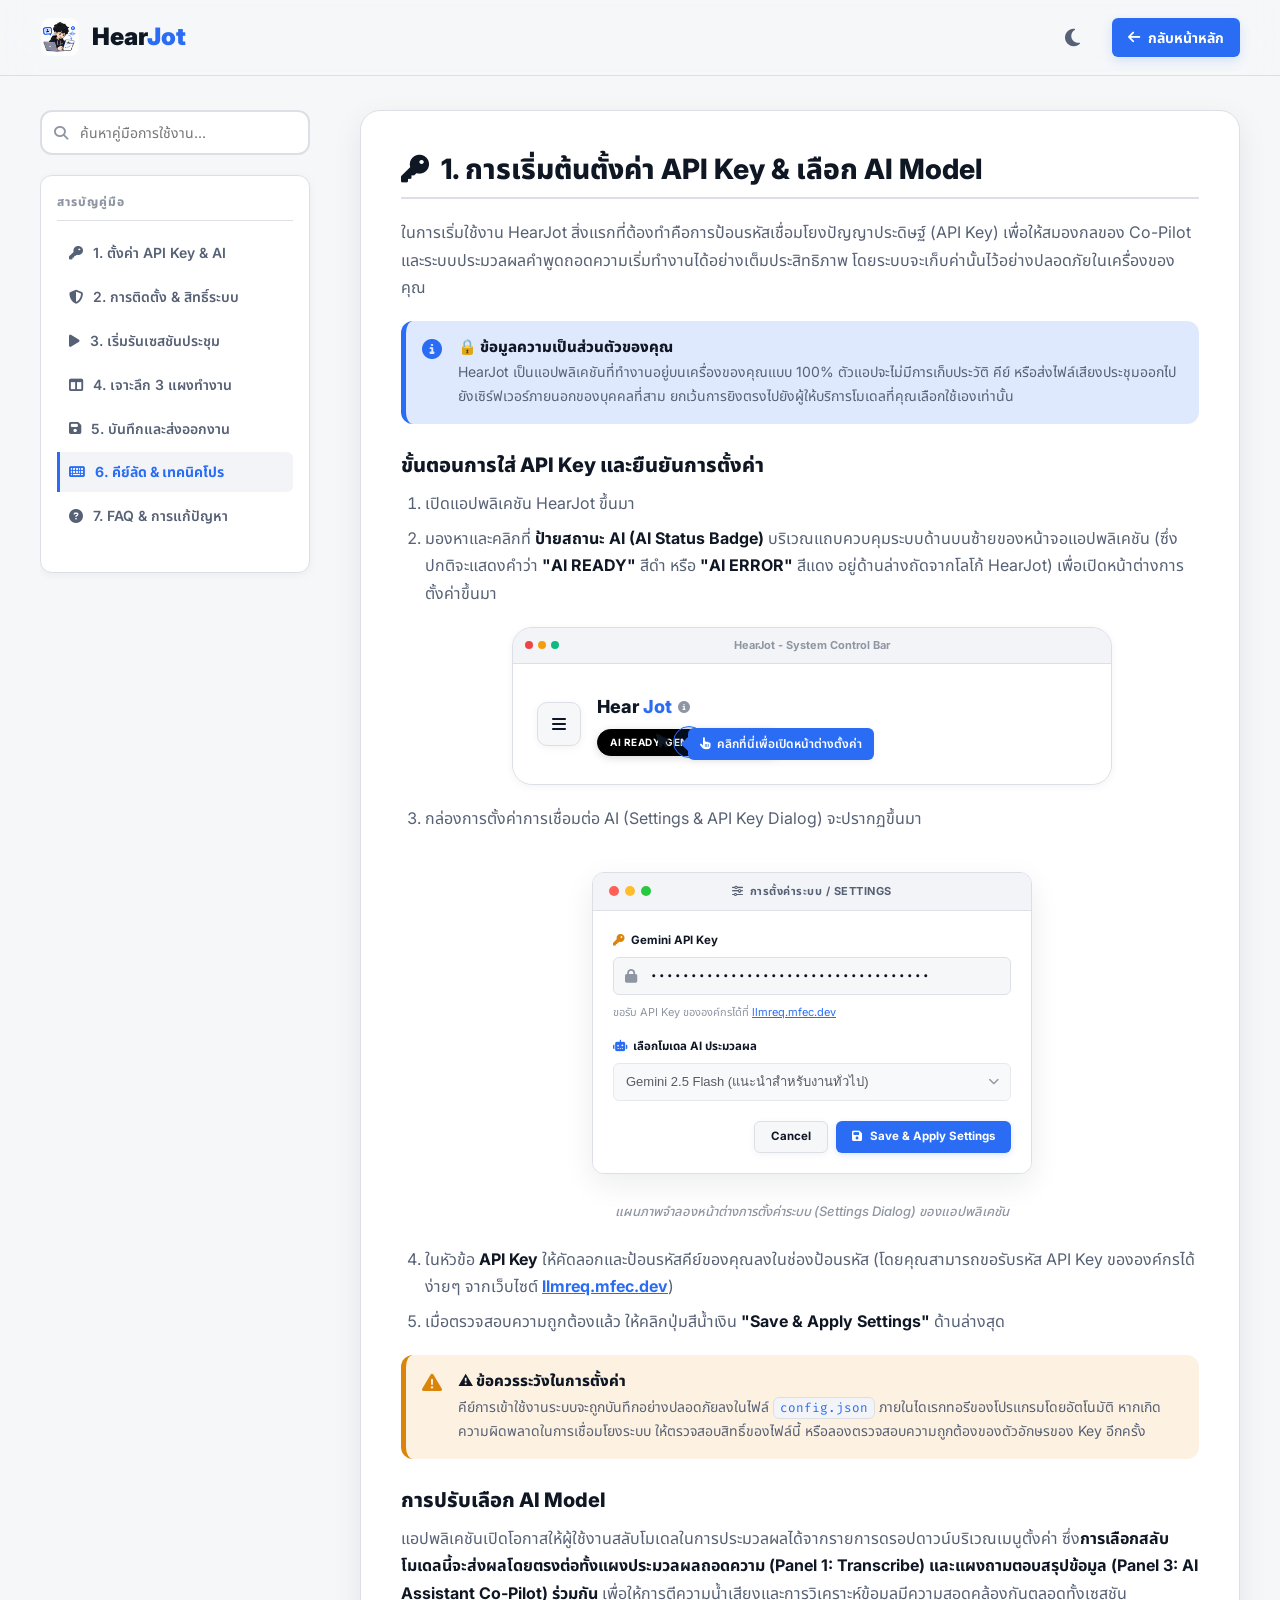
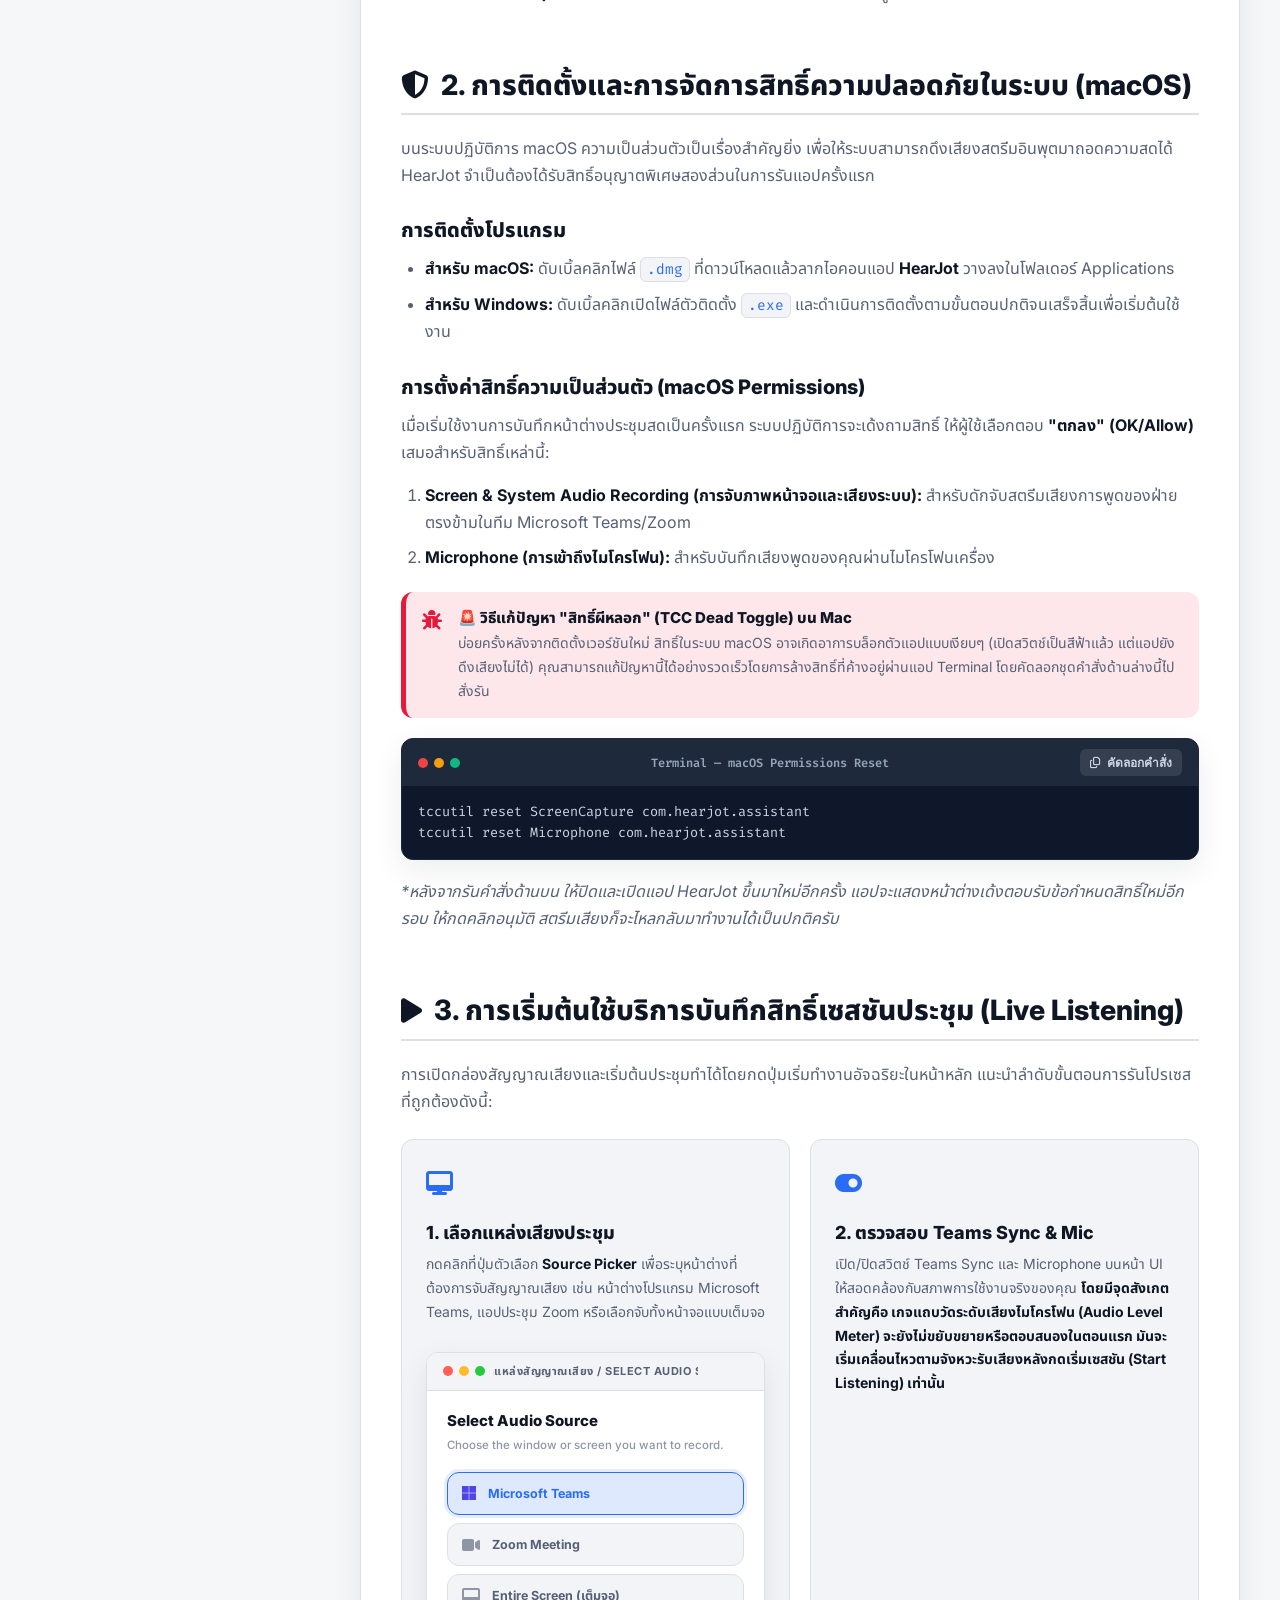
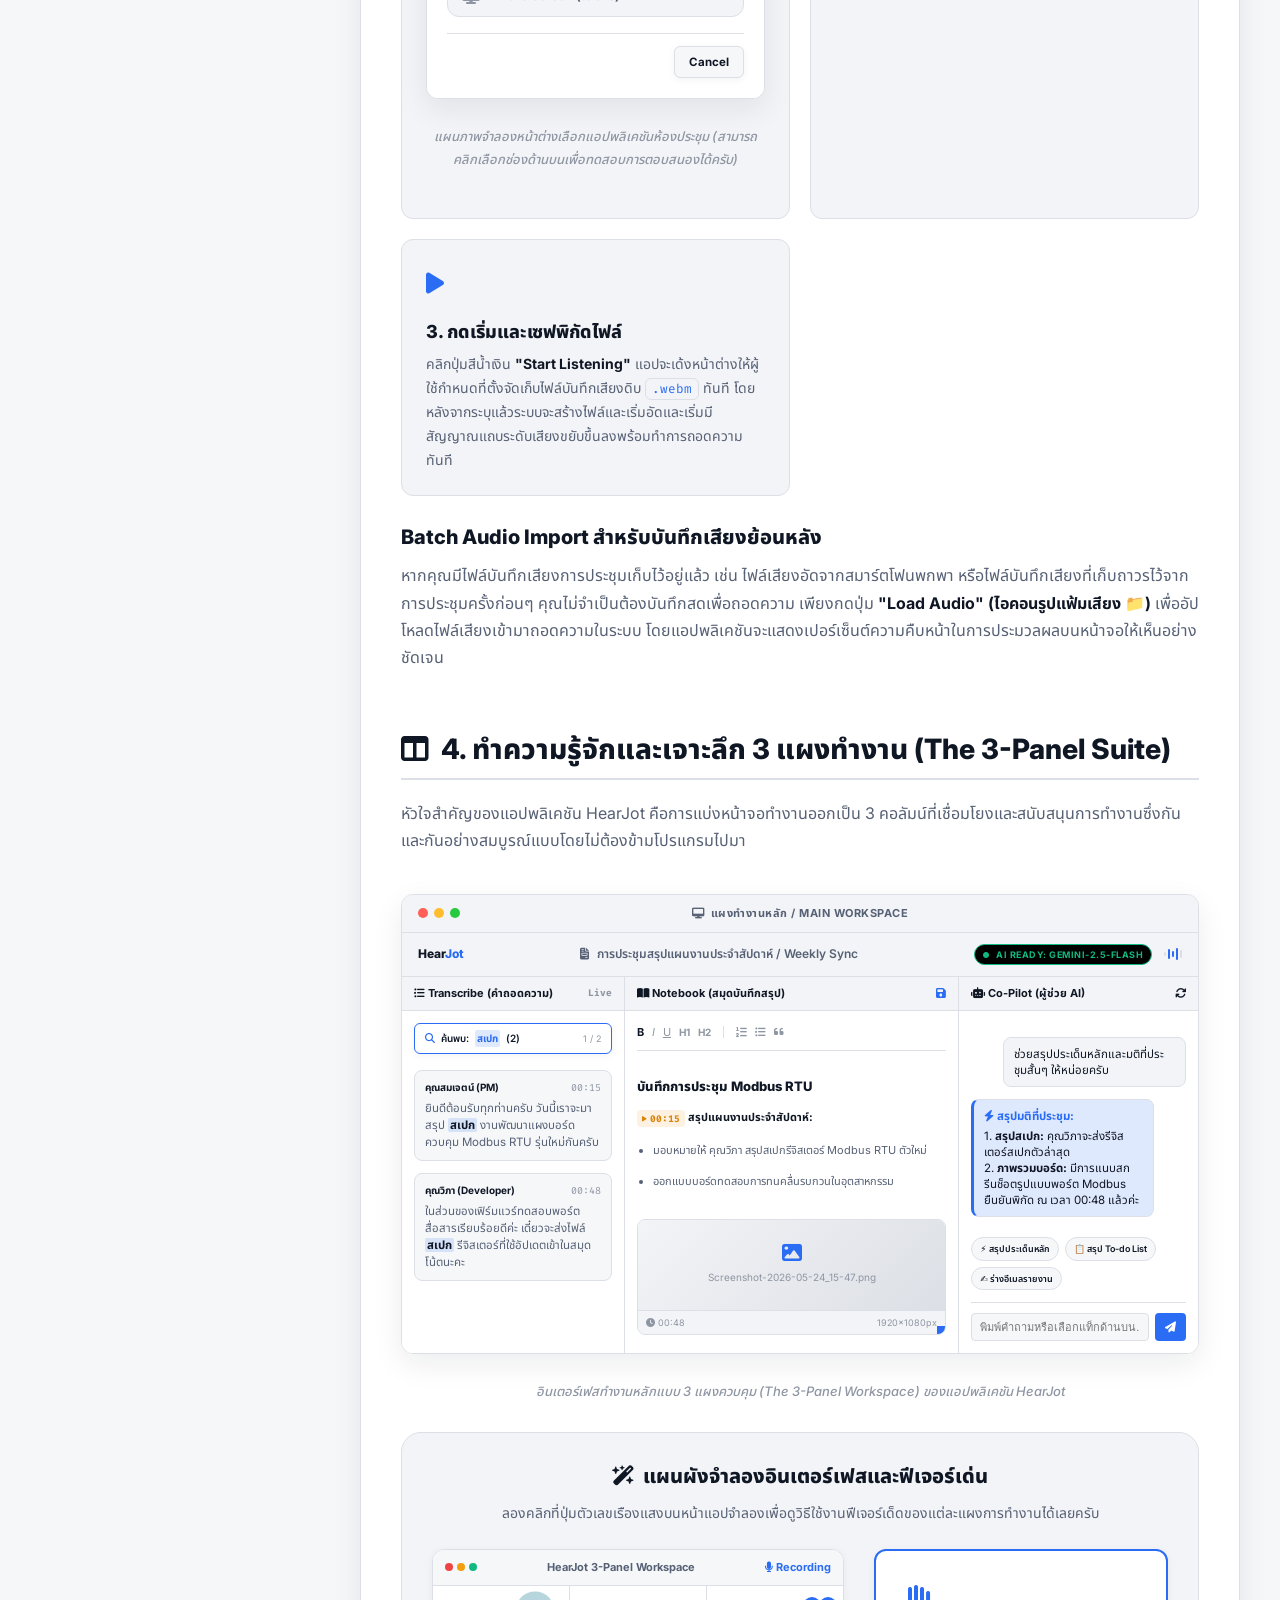
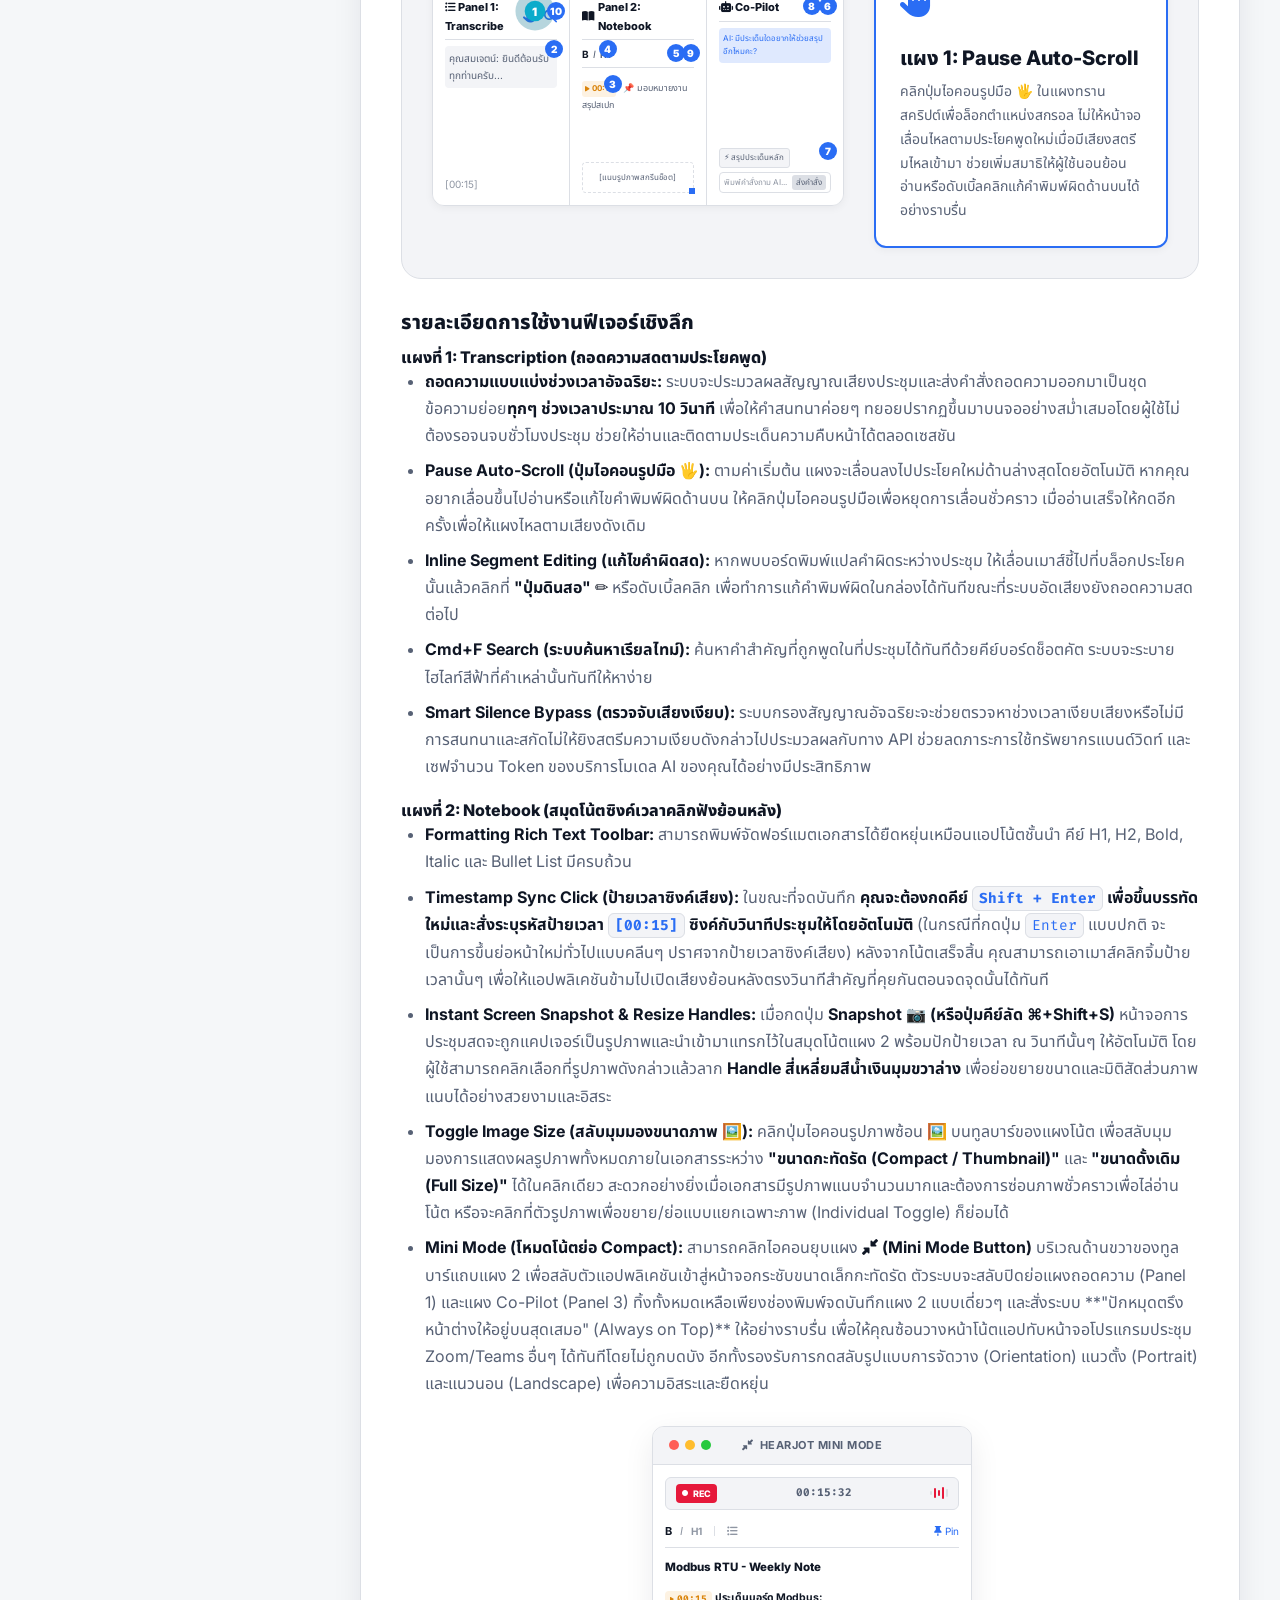
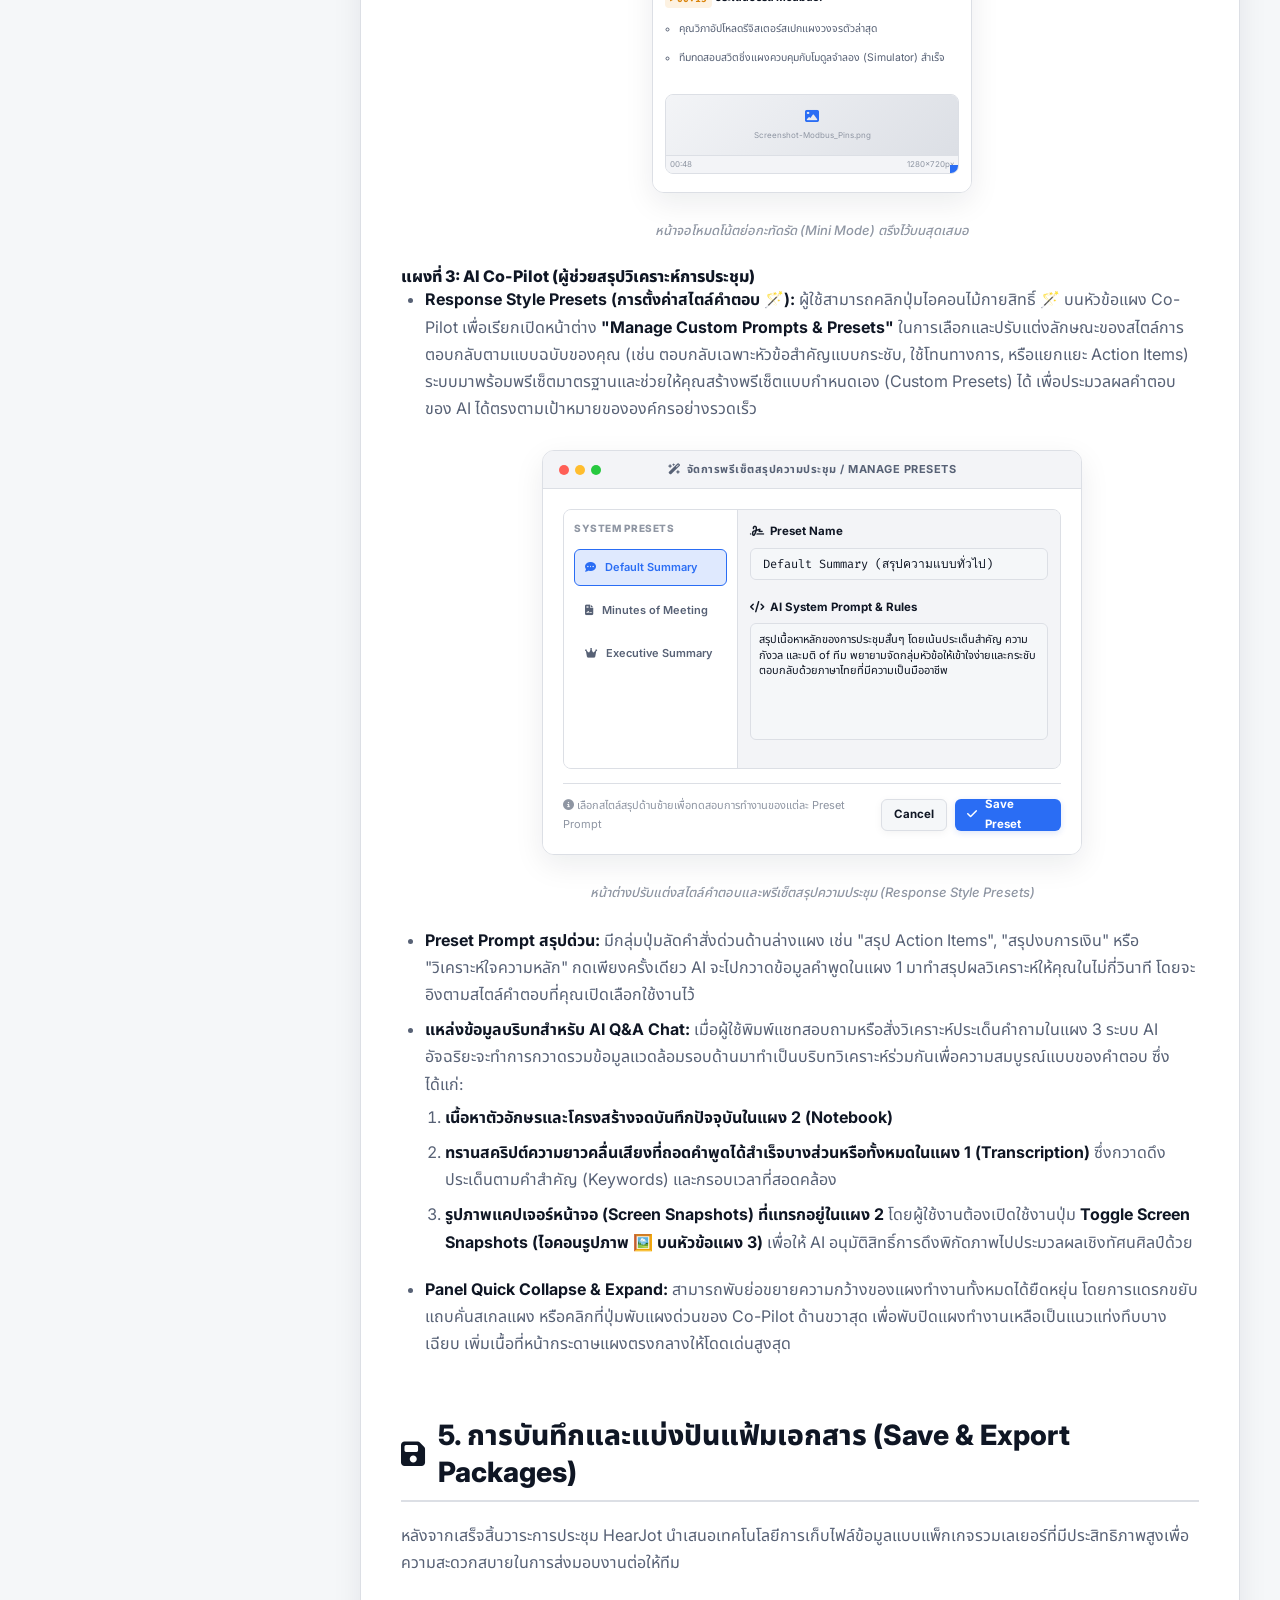
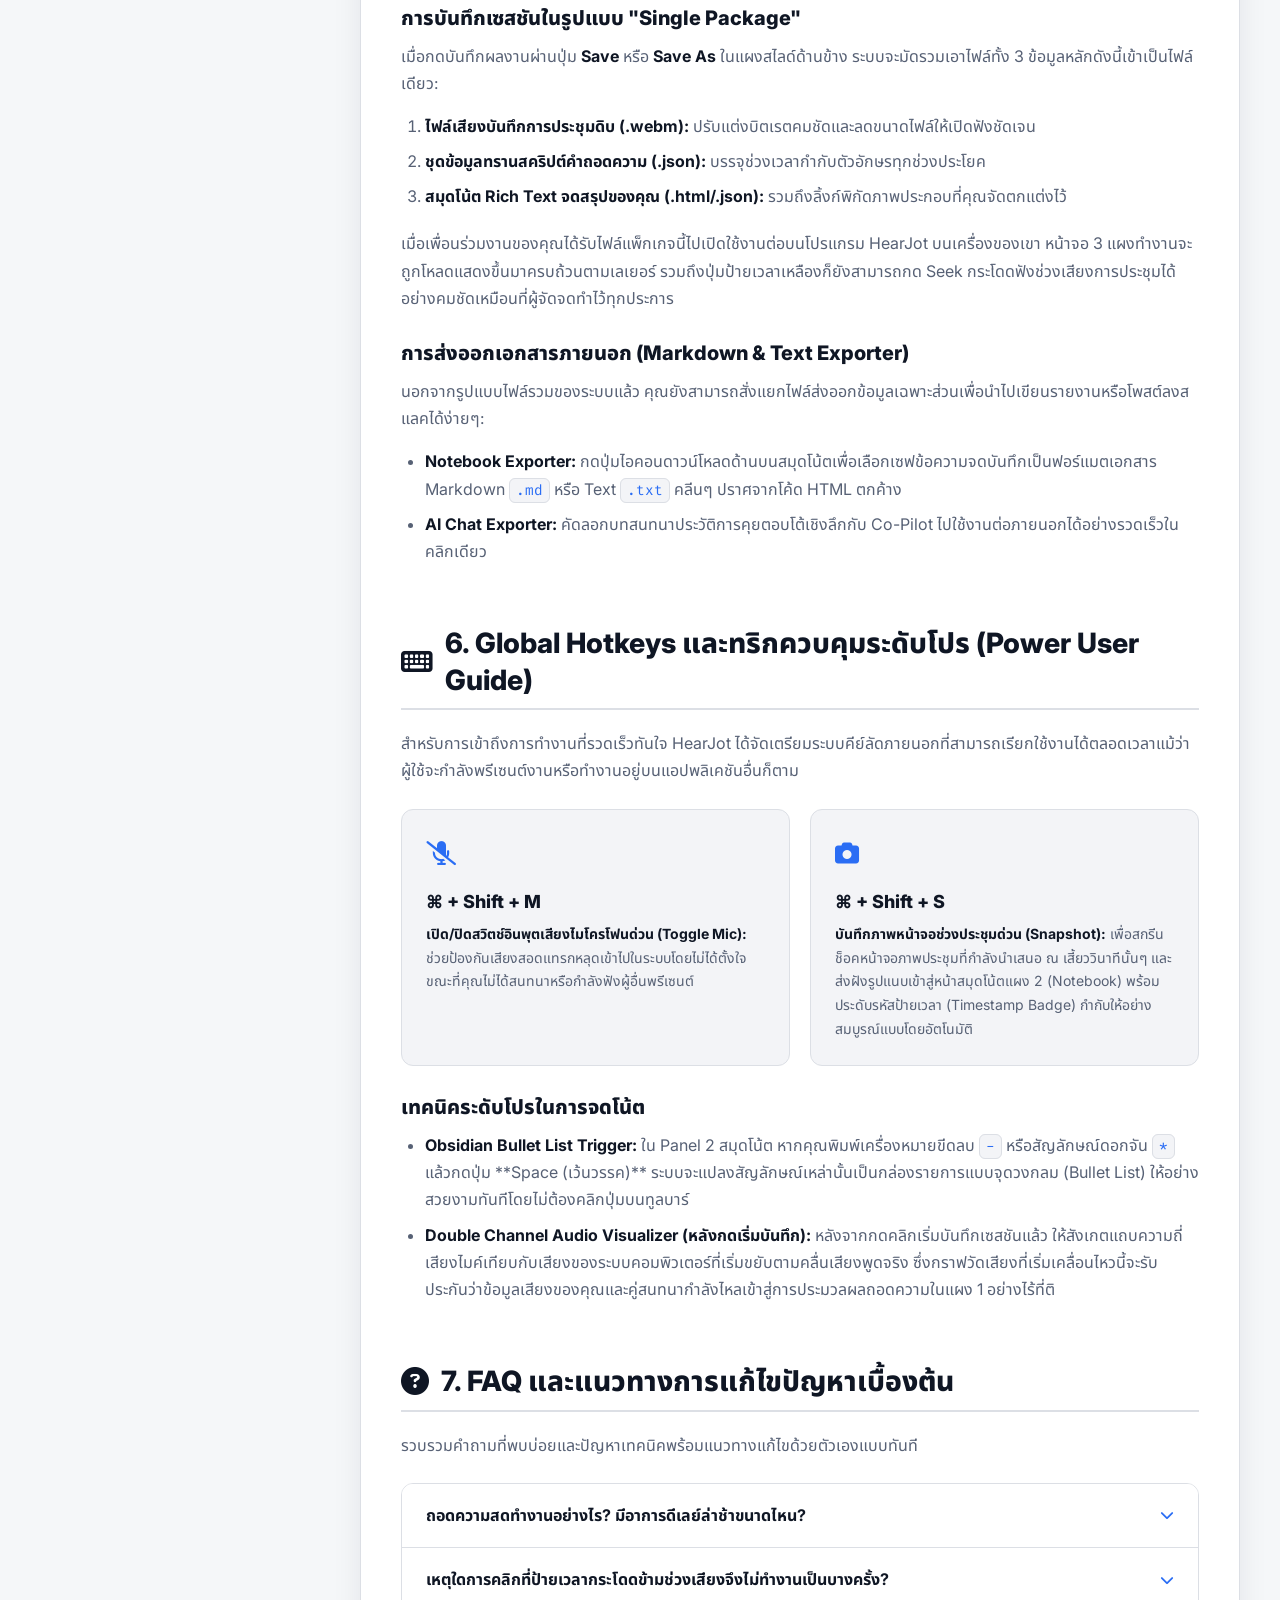
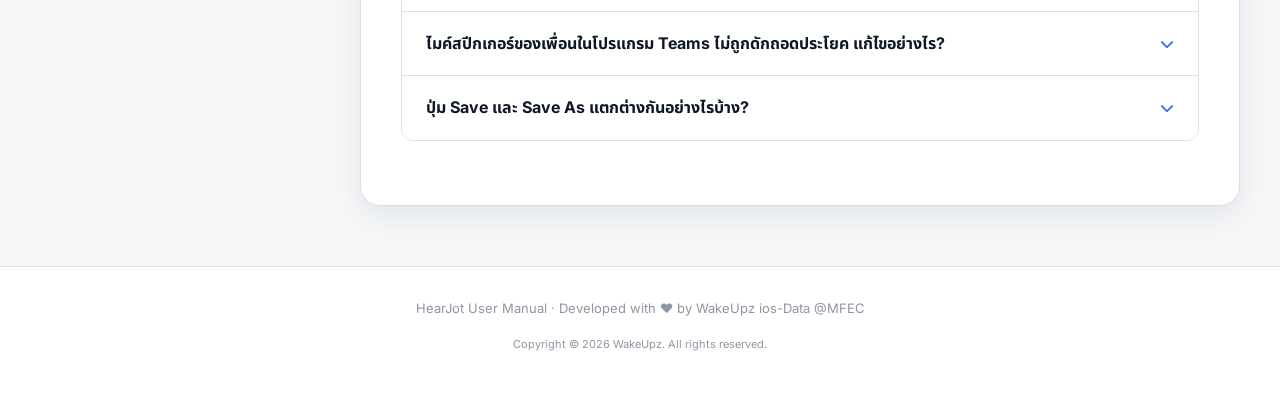
==== user_manual.html @ 1ae8654b "Update marketing site content" ====
<!DOCTYPE html>
<html lang="th">
<head>
    <meta charset="UTF-8">
    <meta name="viewport" content="width=device-width, initial-scale=1.0">
    <title>HearJot User Manual — คู่มือการใช้งานผู้ช่วยจดประชุม AI แบบพรีเมียม</title>
    <meta name="description" content="คู่มือการใช้งานอย่างเป็นทางการสำหรับ HearJot แนะนำขั้นตอนการตั้งค่า API Key และทุกฟีเจอร์เด่นของหน้าจอ 3 แผงทำงานอัจฉริยะ">
    
    <!-- Google Fonts -->
    <link rel="preconnect" href="https://fonts.googleapis.com">
    <link rel="preconnect" href="https://fonts.gstatic.com" crossorigin>
    <link href="https://fonts.googleapis.com/css2?family=Inter:wght@300;400;500;600;700;800;900&family=Noto+Sans+Thai:wght@300;400;500;600;700;800&family=Fira+Code:wght@400;500&display=swap" rel="stylesheet">
    
    <!-- FontAwesome Icons -->
    <link rel="stylesheet" href="https://cdnjs.cloudflare.com/ajax/libs/font-awesome/6.5.0/css/all.min.css">

    <style>
        /* ===== DESIGN SYSTEM & HSL TOKENS ===== */
        :root {
            /* Light Mode HSL Tokens */
            --hue: 220;
            --bg: hsl(var(--hue), 25%, 97%);
            --surface: hsl(var(--hue), 0%, 100%);
            --surface-hover: hsl(var(--hue), 20%, 96%);
            --border: hsl(var(--hue), 15%, 88%);
            --ink-primary: hsl(var(--hue), 40%, 10%);
            --ink-secondary: hsl(var(--hue), 15%, 40%);
            --ink-muted: hsl(var(--hue), 10%, 60%);
            
            --primary-blue: hsl(220, 90%, 56%);
            --primary-blue-glow: hsla(220, 90%, 56%, 0.15);
            --secondary-cyan: hsl(190, 90%, 42%);
            --accent-green: hsl(150, 80%, 35%);
            --accent-green-bg: hsl(150, 80%, 95%);
            --accent-amber: hsl(35, 90%, 45%);
            --accent-amber-bg: hsl(35, 90%, 94%);
            --accent-rose: hsl(350, 80%, 50%);
            
            --radius-sm: 6px;
            --radius-md: 12px;
            --radius-lg: 20px;
            --shadow-sm: 0 2px 8px rgba(0, 0, 0, 0.05);
            --shadow-md: 0 10px 30px rgba(16, 24, 40, 0.08);
            --shadow-lg: 0 20px 50px rgba(16, 24, 40, 0.15);
            
            --font-family: "Inter", "Noto Sans Thai", system-ui, -apple-system, sans-serif;
            --font-mono: "Fira Code", monospace;
            --transition: all 0.25s cubic-bezier(0.4, 0, 0.2, 1);
        }

        [data-theme="dark"] {
            /* Dark Mode HSL Tokens */
            --bg: hsl(var(--hue), 30%, 8%);
            --surface: hsl(var(--hue), 25%, 12%);
            --surface-hover: hsl(var(--hue), 20%, 16%);
            --border: hsl(var(--hue), 15%, 20%);
            --ink-primary: hsl(var(--hue), 10%, 94%);
            --ink-secondary: hsl(var(--hue), 10%, 75%);
            --ink-muted: hsl(var(--hue), 10%, 50%);
            
            --primary-blue: hsl(215, 100%, 65%);
            --primary-blue-glow: hsla(215, 100%, 65%, 0.25);
            --secondary-cyan: hsl(185, 100%, 55%);
            --accent-green-bg: hsla(150, 80%, 35%, 0.2);
            --accent-amber-bg: hsla(35, 90%, 45%, 0.2);
            --shadow-sm: 0 2px 10px rgba(0, 0, 0, 0.3);
            --shadow-md: 0 10px 40px rgba(0, 0, 0, 0.4);
            --shadow-lg: 0 20px 60px rgba(0, 0, 0, 0.55);
        }

        /* ===== RESET & LAYOUT ===== */
        * {
            box-sizing: border-box;
            margin: 0;
            padding: 0;
        }

        html {
            scroll-behavior: smooth;
            scroll-padding-top: 100px;
        }

        body {
            font-family: var(--font-family);
            background: var(--bg);
            color: var(--ink-secondary);
            line-height: 1.7;
            transition: var(--transition);
        }

        h1, h2, h3, h4 {
            color: var(--ink-primary);
            font-weight: 800;
            line-height: 1.3;
        }

        h1 {
            font-size: clamp(32px, 5vw, 44px);
            letter-spacing: -1px;
            margin-bottom: 12px;
        }

        h2 {
            font-size: clamp(24px, 3vw, 28px);
            margin-bottom: 20px;
            border-bottom: 2px solid var(--border);
            padding-bottom: 10px;
            display: flex;
            align-items: center;
            gap: 12px;
        }

        h3 {
            font-size: 20px;
            margin: 28px 0 12px 0;
            display: flex;
            align-items: center;
            gap: 8px;
        }

        p {
            margin-bottom: 16px;
        }

        ul, ol {
            margin-bottom: 20px;
            padding-left: 24px;
        }

        li {
            margin-bottom: 8px;
        }

        strong {
            color: var(--ink-primary);
            font-weight: 700;
        }

        code {
            font-family: var(--font-mono);
            font-size: 0.9em;
            background: var(--surface-hover);
            padding: 2px 6px;
            border-radius: var(--radius-sm);
            border: 1px solid var(--border);
            color: var(--primary-blue);
        }

        /* ===== HEADER & NAVIGATION ===== */
        .site-header {
            position: fixed;
            top: 0;
            left: 0;
            right: 0;
            height: 76px;
            background: rgba(var(--hue), 25%, 97%, 0.8);
            border-bottom: 1px solid var(--border);
            backdrop-filter: blur(16px);
            -webkit-backdrop-filter: blur(16px);
            z-index: 1000;
            display: flex;
            align-items: center;
            justify-content: space-between;
            padding: 0 40px;
            transition: var(--transition);
        }

        [data-theme="dark"] .site-header {
            background: rgba(14, 18, 28, 0.85);
        }

        .header-logo {
            display: flex;
            align-items: center;
            gap: 12px;
            font-size: 24px;
            font-weight: 900;
            color: var(--ink-primary);
            text-decoration: none;
        }

        .header-logo img {
            width: 40px;
            height: 40px;
        }

        .header-logo span span {
            color: var(--primary-blue);
        }

        .header-controls {
            display: flex;
            align-items: center;
            gap: 20px;
        }

        .theme-btn {
            background: none;
            border: none;
            color: var(--ink-secondary);
            font-size: 20px;
            cursor: pointer;
            width: 40px;
            height: 40px;
            border-radius: 50%;
            display: grid;
            place-items: center;
            transition: var(--transition);
        }

        .theme-btn:hover {
            background: var(--surface-hover);
            color: var(--primary-blue);
        }

        .back-btn {
            display: inline-flex;
            align-items: center;
            gap: 8px;
            padding: 8px 16px;
            background: var(--primary-blue);
            color: white;
            font-weight: 700;
            font-size: 14px;
            border-radius: var(--radius-sm);
            text-decoration: none;
            transition: var(--transition);
            box-shadow: 0 4px 12px var(--primary-blue-glow);
        }

        .back-btn:hover {
            background: hsl(220, 95%, 48%);
            transform: translateY(-1px);
        }

        /* ===== PROGRESS BAR ===== */
        .progress-bar-container {
            position: fixed;
            top: 76px;
            left: 0;
            right: 0;
            height: 4px;
            background: transparent;
            z-index: 1000;
        }

        .progress-fill {
            width: 0%;
            height: 100%;
            background: linear-gradient(90deg, var(--primary-blue), var(--secondary-cyan));
            transition: width 0.1s ease-out;
        }

        /* ===== MAIN CONTAINER ===== */
        .main-container {
            max-width: 1440px;
            margin: 110px auto 40px auto;
            padding: 0 40px;
            display: grid;
            grid-template-columns: 280px 1fr;
            gap: 40px;
        }

        /* ===== FLOATING SIDEBAR ===== */
        .sidebar {
            position: sticky;
            top: 110px;
            height: calc(100vh - 150px);
            display: flex;
            flex-direction: column;
            gap: 20px;
            overflow-y: auto;
            padding-right: 10px;
        }

        .sidebar::-webkit-scrollbar {
            width: 4px;
        }

        .sidebar::-webkit-scrollbar-thumb {
            background: var(--border);
            border-radius: 99px;
        }

        .search-wrapper {
            position: relative;
        }

        .search-input {
            width: 100%;
            padding: 12px 16px 12px 38px;
            border-radius: var(--radius-md);
            border: 2px solid var(--border);
            background: var(--surface);
            color: var(--ink-primary);
            font-size: 14px;
            font-family: inherit;
            transition: var(--transition);
        }

        .search-input:focus {
            outline: none;
            border-color: var(--primary-blue);
            box-shadow: 0 0 0 4px var(--primary-blue-glow);
        }

        .search-icon {
            position: absolute;
            left: 14px;
            top: 50%;
            transform: translateY(-50%);
            color: var(--ink-muted);
            font-size: 14px;
        }

        .nav-index {
            background: var(--surface);
            border-radius: var(--radius-md);
            border: 1px solid var(--border);
            padding: 16px;
            box-shadow: var(--shadow-sm);
        }

        .nav-index-title {
            font-size: 12px;
            text-transform: uppercase;
            letter-spacing: 1px;
            color: var(--ink-muted);
            font-weight: 800;
            margin-bottom: 12px;
            padding-bottom: 8px;
            border-bottom: 1px solid var(--border);
        }

        .nav-list {
            list-style: none;
            padding-left: 0;
        }

        .nav-item {
            margin-bottom: 4px;
        }

        .nav-link {
            display: flex;
            align-items: center;
            gap: 10px;
            padding: 8px 12px;
            border-radius: var(--radius-sm);
            color: var(--ink-secondary);
            font-size: 14px;
            font-weight: 600;
            text-decoration: none;
            transition: var(--transition);
        }

        .nav-link:hover, .nav-link.active {
            background: var(--surface-hover);
            color: var(--primary-blue);
        }

        .nav-link.active {
            font-weight: 700;
            border-left: 3px solid var(--primary-blue);
            border-radius: 0 var(--radius-sm) var(--radius-sm) 0;
            padding-left: 9px;
        }

        /* ===== MAIN CONTENT AREAS ===== */
        .content {
            background: var(--surface);
            border-radius: var(--radius-lg);
            border: 1px solid var(--border);
            padding: 40px;
            box-shadow: var(--shadow-md);
            transition: var(--transition);
        }

        .doc-section {
            margin-bottom: 60px;
            scroll-margin-top: 100px;
        }

        .doc-section:last-child {
            margin-bottom: 0;
        }

        /* ===== PREMIUM WIDGETS ===== */
        /* Copy to Clipboard widget */
        .terminal-box {
            background: #0f172a;
            color: #cbd5e1;
            font-family: var(--font-mono);
            border-radius: var(--radius-md);
            border: 1px solid #1e293b;
            margin: 18px 0;
            overflow: hidden;
            box-shadow: var(--shadow-md);
        }

        .terminal-header {
            background: #1e293b;
            padding: 10px 16px;
            display: flex;
            align-items: center;
            justify-content: space-between;
        }

        .terminal-dots {
            display: flex;
            gap: 6px;
        }

        .terminal-dots span {
            width: 10px;
            height: 10px;
            border-radius: 50%;
            background: #ef4444;
        }

        .terminal-dots span:nth-child(2) { background: #f59e0b; }
        .terminal-dots span:nth-child(3) { background: #10b981; }

        .terminal-title {
            font-size: 12px;
            color: #94a3b8;
            font-weight: 600;
        }

        .copy-btn {
            background: rgba(255, 255, 255, 0.1);
            border: none;
            color: #cbd5e1;
            padding: 4px 10px;
            border-radius: var(--radius-sm);
            font-size: 12px;
            font-weight: 700;
            cursor: pointer;
            display: flex;
            align-items: center;
            gap: 6px;
            transition: var(--transition);
        }

        .copy-btn:hover {
            background: rgba(255, 255, 255, 0.2);
            color: white;
        }

        .terminal-body {
            padding: 16px;
            font-size: 13.5px;
            line-height: 1.5;
            white-space: pre-wrap;
            word-break: break-all;
        }

        /* GitHub-style alerts */
        .alert {
            padding: 16px;
            border-radius: var(--radius-md);
            margin: 20px 0;
            border-left: 5px solid;
            display: flex;
            gap: 16px;
            background: var(--surface-hover);
        }

        .alert-icon {
            font-size: 20px;
            padding-top: 2px;
        }

        .alert-content h4 {
            font-size: 15px;
            margin-bottom: 4px;
            color: var(--ink-primary);
        }

        .alert-content p {
            margin-bottom: 0;
            font-size: 14px;
        }

        .alert-info {
            border-left-color: var(--primary-blue);
            background: var(--primary-blue-glow);
        }
        .alert-info .alert-icon { color: var(--primary-blue); }

        .alert-warning {
            border-left-color: var(--accent-amber);
            background: var(--accent-amber-bg);
        }
        .alert-warning .alert-icon { color: var(--accent-amber); }

        .alert-danger {
            border-left-color: var(--accent-rose);
            background: hsla(350, 80%, 50%, 0.1);
        }
        .alert-danger .alert-icon { color: var(--accent-rose); }

        /* Feature Card Grid */
        .feature-grid {
            display: grid;
            grid-template-columns: repeat(auto-fit, minmax(280px, 1fr));
            gap: 20px;
            margin: 24px 0;
        }

        .card {
            background: var(--surface-hover);
            border: 1px solid var(--border);
            border-radius: var(--radius-md);
            padding: 24px;
            transition: var(--transition);
        }

        .card:hover {
            transform: translateY(-2px);
            box-shadow: var(--shadow-md);
            border-color: var(--primary-blue);
        }

        .card-icon {
            font-size: 24px;
            color: var(--primary-blue);
            margin-bottom: 16px;
        }

        .card h4 {
            font-size: 18px;
            margin-bottom: 8px;
            color: var(--ink-primary);
        }

        .card p {
            font-size: 14px;
            color: var(--ink-secondary);
            margin-bottom: 0;
        }

        /* ===== INTERACTIVE HOTSPOT EXPLORER ===== */
        .explorer-section {
            background: var(--surface-hover);
            border-radius: var(--radius-lg);
            border: 1px solid var(--border);
            padding: 30px;
            margin: 30px 0;
        }

        .explorer-title {
            text-align: center;
            margin-bottom: 24px;
        }

        .explorer-title h3 {
            justify-content: center;
            margin-top: 0;
        }

        .explorer-container {
            display: grid;
            grid-template-columns: 1.4fr 1fr;
            gap: 30px;
            align-items: start;
        }

        /* Mock App Workspace with Hotspots */
        .mock-app {
            position: relative;
            background: var(--surface);
            border: 1px solid var(--border);
            border-radius: var(--radius-md);
            overflow: hidden;
            box-shadow: var(--shadow-sm);
            aspect-ratio: 1.6 / 1;
            display: flex;
            flex-direction: column;
        }

        .mock-app-header {
            height: 36px;
            background: var(--bg);
            border-bottom: 1px solid var(--border);
            display: flex;
            align-items: center;
            justify-content: space-between;
            padding: 0 12px;
            font-size: 11px;
            font-weight: 700;
        }

        .mock-app-dots {
            display: flex;
            gap: 4px;
        }

        .mock-app-dots span {
            width: 8px;
            height: 8px;
            border-radius: 50%;
            background: #ef4444;
        }
        .mock-app-dots span:nth-child(2) { background: #f59e0b; }
        .mock-app-dots span:nth-child(3) { background: #10b981; }

        .mock-app-panels {
            flex: 1;
            display: grid;
            grid-template-columns: 1fr 1fr 1fr;
            gap: 1px;
            background: var(--border);
        }

        .mock-panel {
            background: var(--surface);
            padding: 12px;
            font-size: 10px;
            position: relative;
            overflow: hidden;
            display: flex;
            flex-direction: column;
            gap: 6px;
        }

        .mock-panel-title {
            font-weight: 800;
            color: var(--ink-primary);
            font-size: 11px;
            display: flex;
            align-items: center;
            gap: 4px;
            border-bottom: 1px solid var(--border);
            padding-bottom: 4px;
        }

        /* Hotspot elements */
        .hotspot {
            position: absolute;
            width: 18px;
            height: 18px;
            border-radius: 50%;
            background: var(--primary-blue);
            color: white;
            font-size: 10px;
            font-weight: 900;
            display: grid;
            place-items: center;
            cursor: pointer;
            z-index: 10;
            box-shadow: 0 0 0 0 rgba(29, 78, 216, 0.7);
            animation: pulse 1.8s infinite;
            transition: var(--transition);
        }

        .hotspot:hover, .hotspot.active {
            background: var(--secondary-cyan);
            transform: scale(1.15);
            box-shadow: 0 0 0 8px rgba(14, 116, 144, 0.3) !important;
        }

        @keyframes pulse {
            0% {
                box-shadow: 0 0 0 0 rgba(29, 78, 216, 0.7);
            }
            70% {
                box-shadow: 0 0 0 8px rgba(29, 78, 216, 0);
            }
            100% {
                box-shadow: 0 0 0 0 rgba(29, 78, 216, 0);
            }
        }

        /* Interactive Detail Display */
        .hotspot-card {
            background: var(--surface);
            border: 2px solid var(--border);
            border-radius: var(--radius-md);
            padding: 24px;
            box-shadow: var(--shadow-sm);
            height: 100%;
            display: flex;
            flex-direction: column;
            justify-content: center;
            transition: var(--transition);
        }

        .hotspot-card-icon {
            font-size: 32px;
            color: var(--primary-blue);
            margin-bottom: 16px;
        }

        .hotspot-card h4 {
            font-size: 20px;
            margin-bottom: 8px;
            color: var(--ink-primary);
        }

        .hotspot-card p {
            font-size: 14px;
            color: var(--ink-secondary);
            margin-bottom: 0;
        }

        /* Accordion styles */
        .accordion {
            margin: 24px 0;
            border: 1px solid var(--border);
            border-radius: var(--radius-md);
            overflow: hidden;
            background: var(--surface);
        }

        .accordion-item {
            border-bottom: 1px solid var(--border);
        }

        .accordion-item:last-child {
            border-bottom: none;
        }

        .accordion-header {
            padding: 18px 24px;
            background: var(--surface);
            color: var(--ink-primary);
            font-weight: 700;
            font-size: 16px;
            cursor: pointer;
            display: flex;
            align-items: center;
            justify-content: space-between;
            transition: var(--transition);
            user-select: none;
        }

        .accordion-header:hover {
            background: var(--surface-hover);
        }

        .accordion-icon {
            font-size: 14px;
            transition: transform 0.25s ease;
            color: var(--primary-blue);
        }

        .accordion-content {
            padding: 0 24px;
            max-height: 0;
            overflow: hidden;
            transition: max-height 0.3s ease-out, padding 0.3s ease-out;
            background: var(--surface-hover);
        }

        .accordion-content p {
            padding: 16px 0;
            margin-bottom: 0;
            font-size: 14.5px;
        }

        .accordion-item.open .accordion-icon {
            transform: rotate(180deg);
        }

        .accordion-item.open .accordion-content {
            max-height: 500px;
            padding: 0 24px;
        }

        /* Search highlights */
        .search-highlight {
            background: yellow;
            color: black;
            border-radius: 2px;
            padding: 0 2px;
        }

        .no-results {
            text-align: center;
            padding: 40px 20px;
            color: var(--ink-muted);
            display: none;
        }

        .no-results i {
            font-size: 40px;
            margin-bottom: 16px;
        }

        /* ===== FOOTER ===== */
        .site-footer {
            border-top: 1px solid var(--border);
            padding: 30px 40px;
            text-align: center;
            font-size: 13px;
            color: var(--ink-muted);
            background: var(--surface);
            transition: var(--transition);
            margin-top: 60px;
        }

        /* ===== PREMIUM CODED MOCK ILLUSTRATION ===== */
        .badge-illustration {
            width: 100%;
            max-width: 600px;
            background: var(--bg);
            border: 1px solid var(--border);
            border-radius: var(--radius-lg, 12px);
            overflow: hidden;
            box-shadow: var(--shadow-sm);
            margin: 20px auto;
            transition: var(--transition);
        }

        .badge-illustration:hover {
            box-shadow: var(--shadow-md);
            transform: translateY(-2px);
        }

        .badge-ill-header {
            height: 36px;
            background: var(--surface-hover);
            border-bottom: 1px solid var(--border);
            display: flex;
            align-items: center;
            padding: 0 12px;
            position: relative;
        }

        .badge-ill-dots {
            display: flex;
            gap: 5px;
        }

        .badge-ill-dots span {
            width: 8px;
            height: 8px;
            border-radius: 50%;
        }
        .badge-ill-dots span:nth-child(1) { background: #ef4444; }
        .badge-ill-dots span:nth-child(2) { background: #f59e0b; }
        .badge-ill-dots span:nth-child(3) { background: #10b981; }

        .badge-ill-title {
            font-size: 11px;
            color: var(--ink-muted);
            font-weight: 700;
            position: absolute;
            left: 50%;
            transform: translateX(-50%);
            white-space: nowrap;
        }

        .badge-ill-body {
            padding: 24px;
            background: var(--surface);
            display: flex;
            align-items: center;
            justify-content: flex-start;
            position: relative;
            min-height: 120px;
            gap: 16px;
        }

        /* Menu Button Mock */
        .badge-ill-menu-btn {
            width: 44px;
            height: 44px;
            background: var(--bg);
            border: 1px solid var(--border);
            border-radius: 10px;
            display: flex;
            align-items: center;
            justify-content: center;
            color: var(--ink-primary);
            font-size: 16px;
            box-shadow: var(--shadow-sm);
        }

        /* Stack for logo and badge */
        .badge-ill-stack {
            display: flex;
            flex-direction: column;
            gap: 6px;
            align-items: flex-start;
        }

        .badge-ill-logo {
            font-weight: 800;
            font-size: 18px;
            color: var(--ink-primary);
            display: flex;
            align-items: center;
            gap: 4px;
            user-select: none;
        }

        .badge-ill-logo .highlight {
            color: var(--primary-blue);
        }

        .badge-ill-logo-info {
            color: var(--ink-muted);
            font-size: 12px;
            margin-left: 2px;
        }

        .badge-ill-badge-trigger {
            background: #000000;
            color: #ffffff;
            border: 1px solid #000000;
            border-radius: 99px;
            padding: 4px 12px;
            font-size: 10px;
            font-weight: 700;
            letter-spacing: 0.5px;
            display: inline-flex;
            align-items: center;
            cursor: pointer;
            position: relative;
            box-shadow: 0 2px 8px rgba(0, 0, 0, 0.15);
            text-transform: uppercase;
        }

        /* Pulsing ring around click target */
        .click-pulse {
            position: absolute;
            width: 32px;
            height: 32px;
            border-radius: 50%;
            background: rgba(29, 78, 216, 0.15);
            border: 1.5px solid var(--primary-blue);
            top: 50%;
            left: 50%;
            transform: translate(-50%, -50%);
            pointer-events: none;
            animation: ill-click-pulse-anim 2s infinite;
        }

        @keyframes ill-click-pulse-anim {
            0% {
                transform: translate(-50%, -50%) scale(0.6);
                opacity: 1;
            }
            100% {
                transform: translate(-50%, -50%) scale(1.5);
                opacity: 0;
            }
        }

        /* Interactive cursor */
        .badge-ill-cursor {
            position: absolute;
            font-size: 18px;
            color: var(--ink-primary);
            top: 68px;
            left: 145px;
            transform: rotate(-15deg);
            pointer-events: none;
            z-index: 10;
            filter: drop-shadow(1px 2px 2px rgba(0,0,0,0.15));
            animation: ill-cursor-bounce 2s infinite ease-in-out;
        }

        @keyframes ill-cursor-bounce {
            0%, 100% {
                transform: translate(0, 0) rotate(-15deg);
            }
            50% {
                transform: translate(-3px, -3px) rotate(-15deg);
            }
        }

        /* Tooltip style */
        .badge-ill-tooltip {
            position: absolute;
            left: 175px;
            top: 64px;
            background: var(--primary-blue);
            color: white;
            padding: 6px 12px;
            border-radius: 6px;
            font-size: 12px;
            font-weight: 600;
            box-shadow: var(--shadow-sm);
            z-index: 5;
            display: flex;
            align-items: center;
            gap: 6px;
            white-space: nowrap;
        }

        .badge-ill-tooltip::before {
            content: '';
            position: absolute;
            left: -5px;
            top: 50%;
            transform: translateY(-50%) rotate(45deg);
            width: 10px;
            height: 10px;
            background: var(--primary-blue);
        }

        /* ===== RESPONSIVENESS ===== */
        @media (max-width: 1024px) {
            .main-container {
                grid-template-columns: 1fr;
            }
            .sidebar {
                position: relative;
                top: 0;
                height: auto;
                margin-bottom: 20px;
            }
            .explorer-container {
                grid-template-columns: 1fr;
            }
        }

        @media (max-width: 768px) {
            .site-header {
                padding: 0 20px;
            }
            .main-container {
                padding: 0 20px;
                margin-top: 90px;
            }
            .content {
                padding: 24px;
            }
            .terminal-body {
                font-size: 12px;
            }
        }

        /* ===== PREMIUM RESPONSIVE SCREENSHOTS ===== */
        .manual-screenshot-container {
            margin: 24px auto;
            max-width: 100%;
            display: flex;
            flex-direction: column;
            align-items: center;
            gap: 10px;
        }

        .manual-screenshot {
            max-width: 100%;
            border-radius: 12px;
            border: 1px solid var(--border);
            box-shadow: var(--shadow-md);
            transition: transform 0.3s cubic-bezier(0.4, 0, 0.2, 1), box-shadow 0.3s ease;
            background: var(--surface);
        }

        .manual-screenshot:hover {
            transform: translateY(-4px);
            box-shadow: var(--shadow-lg);
        }

        .screenshot-caption {
            font-size: 13px;
            color: var(--ink-muted);
            text-align: center;
            font-style: italic;
            font-weight: 500;
        }

        /* ===== PREMIUM SIMULATED VECTOR WINDOWS (VEC UI) ===== */
        .sim-window {
            width: 100%;
            background: var(--surface);
            border: 1px solid var(--border);
            border-radius: var(--radius-md, 12px);
            box-shadow: var(--shadow-md);
            overflow: hidden;
            margin: 16px auto;
            font-family: var(--font-family);
            transition: var(--transition);
            display: flex;
            flex-direction: column;
            text-align: left;
        }

        .sim-window:hover {
            box-shadow: var(--shadow-lg);
            transform: translateY(-2px);
        }

        .sim-window-header {
            height: 38px;
            background: var(--surface-hover);
            border-bottom: 1px solid var(--border);
            display: grid;
            grid-template-columns: 50px 1fr 50px;
            align-items: center;
            padding: 0 16px;
            user-select: none;
        }

        .sim-window-dots {
            display: flex;
            gap: 6px;
            align-items: center;
            grid-column: 1;
        }

        .sim-window-dots span {
            width: 10px;
            height: 10px;
            border-radius: 50%;
            display: inline-block;
        }

        .sim-window-dots .dot-red { background: #ff5f56; }
        .sim-window-dots .dot-yellow { background: #ffbd2e; }
        .sim-window-dots .dot-green { background: #27c93f; }

        .sim-window-title {
            font-size: 11px;
            font-weight: 700;
            color: var(--ink-secondary);
            grid-column: 2;
            text-align: center;
            white-space: nowrap;
            overflow: hidden;
            text-overflow: ellipsis;
            display: flex;
            align-items: center;
            justify-content: center;
            gap: 6px;
            text-transform: uppercase;
            letter-spacing: 0.5px;
            max-width: 100%;
        }

        .sim-window-body {
            padding: 20px;
            background: var(--surface);
            color: var(--ink-secondary);
            font-size: 13px;
        }

        /* Form elements for Sim Windows */
        .sim-form-group {
            margin-bottom: 16px;
            display: flex;
            flex-direction: column;
            gap: 6px;
        }

        .sim-label {
            font-size: 11.5px;
            font-weight: 700;
            color: var(--ink-primary);
            display: flex;
            align-items: center;
            gap: 6px;
        }

        .sim-input-wrapper {
            position: relative;
            display: flex;
            align-items: center;
        }

        .sim-input-icon {
            position: absolute;
            left: 12px;
            color: var(--ink-muted);
            font-size: 14px;
        }

        .sim-input {
            width: 100%;
            height: 38px;
            background: var(--bg);
            border: 1px solid var(--border);
            border-radius: var(--radius-sm, 6px);
            padding: 0 12px 0 36px;
            color: var(--ink-primary);
            font-family: var(--font-mono);
            font-size: 12.5px;
            outline: none;
            transition: var(--transition);
        }

        .sim-input:focus {
            border-color: var(--primary-blue);
            box-shadow: 0 0 0 3px var(--primary-blue-glow);
        }

        .sim-select-wrapper {
            position: relative;
            display: flex;
            align-items: center;
        }

        .sim-select {
            width: 100%;
            height: 38px;
            background: var(--bg);
            border: 1px solid var(--border);
            border-radius: var(--radius-sm, 6px);
            padding: 0 36px 0 12px;
            color: var(--ink-primary);
            font-size: 13px;
            font-weight: 500;
            outline: none;
            cursor: pointer;
            appearance: none;
            -webkit-appearance: none;
            transition: var(--transition);
        }

        .sim-select-wrapper::after {
            content: '\f078';
            font-family: 'Font Awesome 6 Free';
            font-weight: 900;
            position: absolute;
            right: 12px;
            color: var(--ink-muted);
            font-size: 11px;
            pointer-events: none;
        }

        .sim-btn {
            height: 38px;
            background: var(--primary-blue);
            color: #ffffff;
            border: none;
            border-radius: var(--radius-sm, 6px);
            padding: 0 16px;
            font-size: 13px;
            font-weight: 700;
            display: inline-flex;
            align-items: center;
            justify-content: center;
            gap: 8px;
            cursor: pointer;
            transition: var(--transition);
            box-shadow: 0 2px 6px rgba(29, 78, 216, 0.15);
        }

        .sim-btn:hover {
            opacity: 0.95;
            transform: translateY(-1px);
            box-shadow: 0 4px 12px rgba(29, 78, 216, 0.25);
        }

        .sim-btn-secondary {
            background: var(--bg);
            border: 1px solid var(--border);
            color: var(--ink-primary);
            box-shadow: var(--shadow-sm);
        }

        .sim-btn-secondary:hover {
            background: var(--surface-hover);
            box-shadow: var(--shadow-sm);
            transform: translateY(-1px);
        }

        .sim-btn-danger {
            background: var(--accent-rose);
            color: #ffffff;
            box-shadow: 0 2px 6px rgba(239, 68, 68, 0.15);
        }

        .sim-btn-danger:hover {
            opacity: 0.95;
            transform: translateY(-1px);
            box-shadow: 0 4px 12px rgba(239, 68, 68, 0.25);
        }

        /* ===== SPECIFIC CODED MOCKUP STYLES ===== */

        /* 1. API Settings Modal Tabs & Layout */
        .sim-settings-tabs {
            display: flex;
            border-bottom: 1px solid var(--border);
            margin-bottom: 16px;
            gap: 16px;
        }

        .sim-settings-tab {
            padding: 8px 4px;
            font-size: 12.5px;
            font-weight: 600;
            color: var(--ink-muted);
            cursor: pointer;
            border-bottom: 2px solid transparent;
            transition: var(--transition);
            display: flex;
            align-items: center;
            gap: 6px;
            user-select: none;
        }

        .sim-settings-tab:hover {
            color: var(--ink-primary);
        }

        /* 2. Audio Source Picker (Vertical List) */
        .sim-source-list {
            display: flex;
            flex-direction: column;
            gap: 8px;
            margin-bottom: 16px;
        }

        .sim-source-item {
            padding: 10px 14px;
            background: var(--surface-hover);
            border: 1px solid var(--border);
            border-radius: var(--radius-md, 12px);
            cursor: pointer;
            transition: var(--transition);
            font-size: 12.5px;
            font-weight: 600;
            color: var(--ink-secondary);
            display: flex;
            align-items: center;
            gap: 12px;
            user-select: none;
        }

        .sim-source-item:hover {
            border-color: var(--primary-blue);
            background: var(--primary-blue-glow);
            color: var(--primary-blue);
        }

        .sim-source-icon {
            font-size: 16px;
            color: var(--ink-muted);
            transition: var(--transition);
        }

        /* 3. Three Panel Workspace Mockup */
        .sim-workspace-app {
            height: 420px;
            display: flex;
            flex-direction: column;
        }

        .sim-workspace-topbar {
            height: 44px;
            background: var(--surface-hover);
            border-bottom: 1px solid var(--border);
            display: flex;
            align-items: center;
            justify-content: space-between;
            padding: 0 16px;
            font-size: 12px;
        }

        .sim-workspace-logo {
            font-weight: 800;
            color: var(--ink-primary);
        }

        .sim-workspace-logo span {
            color: var(--primary-blue);
        }

        .sim-workspace-session {
            font-weight: 600;
            color: var(--ink-secondary);
            display: flex;
            align-items: center;
            gap: 8px;
        }

        .sim-workspace-status {
            display: flex;
            align-items: center;
            gap: 12px;
        }

        .sim-workspace-badge {
            background: #000000;
            color: #10b981;
            border: 1px solid #10b981;
            padding: 2px 8px;
            border-radius: 99px;
            font-size: 9px;
            font-weight: 700;
            letter-spacing: 0.5px;
        }

        .sim-workspace-meter {
            display: flex;
            gap: 2px;
            align-items: center;
            height: 12px;
        }

        .sim-workspace-meter span {
            width: 2px;
            background: var(--border);
            border-radius: 1px;
            transition: var(--transition);
        }
        .sim-workspace-meter span:nth-child(1) { height: 4px; }
        .sim-workspace-meter span:nth-child(2) { height: 10px; background: var(--primary-blue); }
        .sim-workspace-meter span:nth-child(3) { height: 6px; background: var(--primary-blue); }
        .sim-workspace-meter span:nth-child(4) { height: 12px; background: var(--primary-blue); }
        .sim-workspace-meter span:nth-child(5) { height: 8px; }

        .sim-workspace-panels {
            flex: 1;
            display: grid;
            grid-template-columns: 28% 42% 30%;
            height: calc(100% - 44px);
            background: var(--bg);
        }

        .sim-workspace-col {
            border-right: 1px solid var(--border);
            display: flex;
            flex-direction: column;
            overflow: hidden;
            background: var(--surface);
        }

        .sim-workspace-col:last-child {
            border-right: none;
        }

        .sim-workspace-col-header {
            height: 34px;
            background: var(--surface-hover);
            border-bottom: 1px solid var(--border);
            padding: 0 12px;
            display: flex;
            align-items: center;
            justify-content: space-between;
            font-size: 11px;
            font-weight: 700;
            color: var(--ink-primary);
        }

        .sim-workspace-col-body {
            flex: 1;
            padding: 12px;
            overflow-y: auto;
            display: flex;
            flex-direction: column;
            gap: 12px;
        }

        /* Transcription bubbles */
        .sim-trans-bubble {
            display: flex;
            flex-direction: column;
            gap: 4px;
            background: var(--bg);
            border: 1px solid var(--border);
            padding: 8px 10px;
            border-radius: 8px;
            position: relative;
        }

        .sim-trans-meta {
            display: flex;
            justify-content: space-between;
            font-size: 10px;
            font-weight: 700;
            color: var(--ink-primary);
        }

        .sim-trans-meta span:last-child {
            color: var(--ink-muted);
            font-family: var(--font-mono);
            font-weight: normal;
        }

        .sim-trans-text {
            font-size: 11.5px;
            line-height: 1.5;
            color: var(--ink-secondary);
        }

        .sim-trans-edit-btn {
            position: absolute;
            right: 8px;
            bottom: 6px;
            font-size: 10px;
            color: var(--ink-muted);
            opacity: 0;
            transition: var(--transition);
            cursor: pointer;
        }

        .sim-trans-bubble:hover .sim-trans-edit-btn {
            opacity: 1;
        }

        .sim-trans-search-floating {
            background: var(--surface);
            border: 1px solid var(--primary-blue);
            border-radius: 6px;
            padding: 6px 10px;
            display: flex;
            align-items: center;
            justify-content: space-between;
            box-shadow: var(--shadow-sm);
            position: sticky;
            top: 0;
            z-index: 10;
            margin-bottom: 4px;
        }

        .sim-trans-search-text {
            font-size: 10px;
            color: var(--ink-primary);
            font-weight: 600;
            display: flex;
            align-items: center;
            gap: 6px;
        }

        .sim-trans-search-text mark {
            background: var(--primary-blue-glow);
            color: var(--primary-blue);
            font-weight: 700;
            border-radius: 2px;
            padding: 0 2px;
        }

        /* Notebook Styles */
        .sim-notebook-toolbar {
            display: flex;
            gap: 8px;
            border-bottom: 1px solid var(--border);
            padding-bottom: 8px;
            margin-bottom: 8px;
            color: var(--ink-muted);
            font-size: 11px;
            align-items: center;
        }

        .sim-notebook-toolbar span {
            cursor: pointer;
            transition: var(--transition);
        }

        .sim-notebook-toolbar span:hover {
            color: var(--ink-primary);
        }

        .sim-notebook-content {
            font-size: 12px;
            display: flex;
            flex-direction: column;
            gap: 10px;
        }

        .sim-notebook-h3 {
            font-size: 13px;
            font-weight: 800;
            color: var(--ink-primary);
            margin: 4px 0 2px 0;
            border: none;
            padding: 0;
        }

        .sim-timestamp-badge {
            background: var(--accent-amber-bg);
            color: var(--accent-amber);
            font-size: 9.5px;
            font-weight: 800;
            padding: 1.5px 5px;
            border-radius: 4px;
            font-family: var(--font-mono);
            display: inline-flex;
            align-items: center;
            gap: 3px;
            cursor: pointer;
            transition: var(--transition);
        }

        .sim-timestamp-badge:hover {
            filter: brightness(0.95);
            transform: scale(1.02);
        }

        .sim-screenshot-box {
            border: 1px solid var(--border);
            border-radius: 8px;
            overflow: hidden;
            position: relative;
            background: var(--bg);
            display: flex;
            flex-direction: column;
            margin: 6px 0;
        }

        .sim-screenshot-img-placeholder {
            height: 90px;
            background: linear-gradient(135deg, var(--surface-hover), var(--border));
            display: flex;
            align-items: center;
            justify-content: center;
            font-size: 10px;
            color: var(--ink-muted);
            flex-direction: column;
            gap: 6px;
        }

        .sim-screenshot-img-placeholder i {
            font-size: 20px;
            color: var(--primary-blue);
        }

        .sim-screenshot-footer {
            height: 24px;
            background: var(--surface-hover);
            border-top: 1px solid var(--border);
            display: flex;
            align-items: center;
            justify-content: space-between;
            padding: 0 8px;
            font-size: 9px;
            color: var(--ink-muted);
        }

        .sim-resize-handle {
            width: 8px;
            height: 8px;
            background: var(--primary-blue);
            position: absolute;
            right: 0;
            bottom: 0;
            cursor: nwse-resize;
        }

        /* Co-Pilot Styles */
        .sim-chat-area {
            flex: 1;
            display: flex;
            flex-direction: column;
            gap: 12px;
            justify-content: flex-end;
        }

        .sim-chat-msg {
            max-width: 85%;
            padding: 8px 10px;
            border-radius: 8px;
            font-size: 11.5px;
            line-height: 1.4;
        }

        .sim-chat-msg-user {
            background: var(--surface-hover);
            color: var(--ink-primary);
            align-self: flex-end;
            border: 1px solid var(--border);
        }

        .sim-chat-msg-ai {
            background: var(--primary-blue-glow);
            color: var(--ink-primary);
            align-self: flex-start;
            border: 1px solid var(--border);
            border-left: 3px solid var(--primary-blue);
        }

        .sim-chat-chips {
            display: flex;
            gap: 6px;
            flex-wrap: wrap;
            margin-top: 8px;
        }

        .sim-chat-chip {
            background: var(--bg);
            border: 1px solid var(--border);
            padding: 3px 8px;
            border-radius: 99px;
            font-size: 9px;
            font-weight: 600;
            color: var(--ink-primary);
            cursor: pointer;
            transition: var(--transition);
        }

        .sim-chat-chip:hover {
            border-color: var(--primary-blue);
            background: var(--surface-hover);
        }

        .sim-chat-input-wrapper {
            border-top: 1px solid var(--border);
            padding-top: 10px;
            margin-top: auto;
            display: flex;
            gap: 6px;
        }

        .sim-chat-input {
            flex: 1;
            height: 28px;
            background: var(--bg);
            border: 1px solid var(--border);
            border-radius: 4px;
            padding: 0 8px;
            font-size: 11px;
            color: var(--ink-primary);
            outline: none;
        }

        .sim-chat-send {
            height: 28px;
            background: var(--primary-blue);
            color: #ffffff;
            border: none;
            border-radius: 4px;
            padding: 0 10px;
            font-size: 11px;
            font-weight: 700;
            cursor: pointer;
        }

        /* 4. Mini Notebook Window Layout */
        .sim-mini-notebook {
            max-width: 320px;
            margin: 16px auto;
        }

        .sim-mini-status {
            background: var(--accent-rose);
            color: #ffffff;
            font-size: 9px;
            font-weight: 800;
            padding: 2px 6px;
            border-radius: 4px;
            display: inline-flex;
            align-items: center;
            gap: 3px;
            animation: mini-pulse-rec 1.5s infinite;
        }

        @keyframes mini-pulse-rec {
            0% { opacity: 1; }
            50% { opacity: 0.6; }
            100% { opacity: 1; }
        }

        /* 5. Response Style Presets Customizer */
        .sim-presets {
            display: grid;
            grid-template-columns: 35% 65%;
            height: 260px;
            border: 1px solid var(--border);
            border-radius: 8px;
            overflow: hidden;
            background: var(--bg);
        }

        .sim-presets-sidebar {
            background: var(--surface);
            border-right: 1px solid var(--border);
            padding: 10px;
            display: flex;
            flex-direction: column;
            gap: 6px;
            overflow-y: auto;
        }

        .sim-presets-editor {
            padding: 12px;
            background: var(--surface-hover);
            display: flex;
            flex-direction: column;
            gap: 10px;
            overflow-y: auto;
        }

        .sim-preset-item {
            padding: 8px 10px;
            border-radius: 6px;
            font-size: 11px;
            font-weight: 600;
            color: var(--ink-secondary);
            cursor: pointer;
            transition: var(--transition);
            border: 1px solid transparent;
            user-select: none;
        }

        .sim-preset-item:hover {
            background: var(--bg);
            color: var(--ink-primary);
        }

        .sim-preset-item-active {
            background: var(--primary-blue-glow);
            color: var(--primary-blue);
            border-color: var(--primary-blue);
        }

        .sim-presets-textarea {
            width: 100%;
            flex: 1;
            background: var(--bg);
            border: 1px solid var(--border);
            border-radius: 6px;
            padding: 8px;
            font-size: 11px;
            line-height: 1.4;
            color: var(--ink-primary);
            resize: none;
            outline: none;
            font-family: var(--font-family);
        }

        .sim-presets-textarea:focus {
            border-color: var(--primary-blue);
        }

        .sim-presets-footer {
            display: flex;
            justify-content: space-between;
            align-items: center;
        }

        /* ===== INTERACTIVE CSS SWITCHING ENGINE ===== */

        /* Radio 2: Audio picker source selection (vertical rows) */
        #pick-teams:checked ~ .sim-source-list label[for="pick-teams"],
        #pick-zoom:checked ~ .sim-source-list label[for="pick-zoom"],
        #pick-screen:checked ~ .sim-source-list label[for="pick-screen"] {
            border-color: var(--primary-blue);
            background: var(--primary-blue-glow);
            box-shadow: 0 0 0 3px rgba(29, 78, 216, 0.1);
            color: var(--primary-blue);
        }

        #pick-teams:checked ~ .sim-source-list label[for="pick-teams"] .sim-source-icon { color: #4f46e5; }
        #pick-zoom:checked ~ .sim-source-list label[for="pick-zoom"] .sim-source-icon { color: #2d8cff; }
        #pick-screen:checked ~ .sim-source-list label[for="pick-screen"] .sim-source-icon { color: var(--primary-blue); }

        /* Radio 3: Preset Prompt selector toggle */
        #preset-sel-default:checked ~ .sim-presets .sim-presets-sidebar label[for="preset-sel-default"],
        #preset-sel-mom:checked ~ .sim-presets .sim-presets-sidebar label[for="preset-sel-mom"],
        #preset-sel-exec:checked ~ .sim-presets .sim-presets-sidebar label[for="preset-sel-exec"] {
            background: var(--primary-blue-glow);
            color: var(--primary-blue);
            border-color: var(--primary-blue);
        }

        #preset-sel-default:checked ~ .sim-presets .sim-presets-editor .editor-default,
        #preset-sel-mom:checked ~ .sim-presets .sim-presets-editor .editor-mom,
        #preset-sel-exec:checked ~ .sim-presets .sim-presets-editor .editor-exec {
            display: flex;
            flex-direction: column;
            gap: 10px;
            flex: 1;
        }

        .sim-presets-editor .editor-default,
        .sim-presets-editor .editor-mom,
        .sim-presets-editor .editor-exec {
            display: none;
        }
    </style>
</head>
<body>

    <!-- ===== NAVIGATION HEADER ===== -->
    <header class="site-header">
        <a href="#" class="header-logo">
            <img src="assets/icon.png" alt="HearJot Logo" onerror="this.src='https://raw.githubusercontent.com/mayawizze-lab/HearJot/main/icon-win.png'">
            <span>Hear<span>Jot</span></span>
        </a>
        <div class="header-controls">
            <button class="theme-btn" id="themeToggleBtn" aria-label="Toggle Dark Mode">
                <i class="fas fa-moon"></i>
            </button>
            <a href="index.html" class="back-btn">
                <i class="fas fa-arrow-left"></i> กลับหน้าหลัก
            </a>
        </div>
    </header>

    <!-- ===== PROGRESS FILL BAR ===== -->
    <div class="progress-bar-container">
        <div class="progress-fill" id="pageProgressFill"></div>
    </div>

    <!-- ===== MAIN CONTENT CONTAINER ===== -->
    <main class="main-container">
        
        <!-- SIDEBAR INDEX & SEARCH -->
        <aside class="sidebar">
            <!-- Dynamic Search -->
            <div class="search-wrapper">
                <i class="fas fa-magnifying-glass search-icon"></i>
                <input type="text" class="search-input" id="manualSearchInput" placeholder="ค้นหาคู่มือการใช้งาน...">
            </div>

            <!-- Sticky Navigation Index -->
            <div class="nav-index">
                <div class="nav-index-title">สารบัญคู่มือ</div>
                <ul class="nav-list">
                    <li class="nav-item">
                        <a href="#setup-api" class="nav-link active" data-sec="setup-api">
                            <i class="fas fa-key"></i> 1. ตั้งค่า API Key & AI
                        </a>
                    </li>
                    <li class="nav-item">
                        <a href="#install-permissions" class="nav-link" data-sec="install-permissions">
                            <i class="fas fa-shield-halved"></i> 2. การติดตั้ง & สิทธิ์ระบบ
                        </a>
                    </li>
                    <li class="nav-item">
                        <a href="#start-session" class="nav-link" data-sec="start-session">
                            <i class="fas fa-play"></i> 3. เริ่มรันเซสชันประชุม
                        </a>
                    </li>
                    <li class="nav-item">
                        <a href="#three-panels" class="nav-link" data-sec="three-panels">
                            <i class="fas fa-table-columns"></i> 4. เจาะลึก 3 แผงทำงาน
                        </a>
                    </li>
                    <li class="nav-item">
                        <a href="#save-export" class="nav-link" data-sec="save-export">
                            <i class="fas fa-floppy-disk"></i> 5. บันทึกและส่งออกงาน
                        </a>
                    </li>
                    <li class="nav-item">
                        <a href="#hotkeys" class="nav-link" data-sec="hotkeys">
                            <i class="fas fa-keyboard"></i> 6. คีย์ลัด & เทคนิคโปร
                        </a>
                    </li>
                    <li class="nav-item">
                        <a href="#faq" class="nav-link" data-sec="faq">
                            <i class="fas fa-circle-question"></i> 7. FAQ & การแก้ปัญหา
                        </a>
                    </li>
                </ul>
            </div>
        </aside>

        <!-- MAIN MAIN CONTENT -->
        <article class="content" id="manualContentBody">
            
            <!-- Dynamic Search Card for No Results -->
            <div class="no-results" id="searchNoResults">
                <i class="fas fa-ghost"></i>
                <h3>ไม่พบข้อมูลที่ตรงกับคำค้นหาของคุณ</h3>
                <p>ลองใช้คำอื่น เช่น "API", "สิทธิ์", "Teams" หรือ "ป้ายเวลา"</p>
            </div>

            <!-- SECTION 1: API KEY & LLM SETUP -->
            <section class="doc-section" id="setup-api">
                <h2><i class="fas fa-key"></i> 1. การเริ่มต้นตั้งค่า API Key & เลือก AI Model</h2>
                <p>ในการเริ่มใช้งาน HearJot สิ่งแรกที่ต้องทำคือการป้อนรหัสเชื่อมโยงปัญญาประดิษฐ์ (API Key) เพื่อให้สมองกลของ Co-Pilot และระบบประมวลผลคำพูดถอดความเริ่มทำงานได้อย่างเต็มประสิทธิภาพ โดยระบบจะเก็บค่านั้นไว้อย่างปลอดภัยในเครื่องของคุณ</p>
                
                <div class="alert alert-info">
                    <i class="fas fa-circle-info alert-icon"></i>
                    <div class="alert-content">
                        <h4>🔒 ข้อมูลความเป็นส่วนตัวของคุณ</h4>
                        <p>HearJot เป็นแอปพลิเคชันที่ทำงานอยู่บนเครื่องของคุณแบบ 100% ตัวแอปจะไม่มีการเก็บประวัติ คีย์ หรือส่งไฟล์เสียงประชุมออกไปยังเซิร์ฟเวอร์ภายนอกของบุคคลที่สาม ยกเว้นการยิงตรงไปยังผู้ให้บริการโมเดลที่คุณเลือกใช้เองเท่านั้น</p>
                    </div>
                </div>

                <h3>ขั้นตอนการใส่ API Key และยืนยันการตั้งค่า</h3>
                <ol>
                    <li>เปิดแอปพลิเคชัน HearJot ขึ้นมา</li>
                    <li>มองหาและคลิกที่ <strong>ป้ายสถานะ AI (AI Status Badge)</strong> บริเวณแถบควบคุมระบบด้านบนซ้ายของหน้าจอแอปพลิเคชัน (ซึ่งปกติจะแสดงคำว่า <strong>"AI READY"</strong> สีดำ หรือ <strong>"AI ERROR"</strong> สีแดง อยู่ด้านล่างถัดจากโลโก้ HearJot) เพื่อเปิดหน้าต่างการตั้งค่าขึ้นมา
                        <!-- Coded Vector-Style System Bar Mockup -->
                        <div class="badge-illustration">
                            <div class="badge-ill-header">
                                <div class="badge-ill-dots">
                                    <span></span><span></span><span></span>
                                </div>
                                <div class="badge-ill-title">HearJot - System Control Bar</div>
                            </div>
                            <div class="badge-ill-body">
                                <!-- Left Menu Button Mock -->
                                <div class="badge-ill-menu-btn">
                                    <i class="fas fa-bars"></i>
                                </div>
                                <!-- Stack for Logo and Badge (situated underneath) -->
                                <div class="badge-ill-stack">
                                    <div class="badge-ill-logo">
                                        Hear<span class="highlight">Jot</span>
                                        <i class="fas fa-info-circle badge-ill-logo-info" title="เกี่ยวกับ HearJot"></i>
                                    </div>
                                    <div class="badge-ill-badge-trigger" title="คลิกเพื่อตั้งค่า">
                                        AI READY: GEMINI-2.5-FLASH
                                        <div class="click-pulse"></div>
                                    </div>
                                </div>
                                <!-- Cursor and Tooltip pointers -->
                                <i class="fas fa-mouse-pointer badge-ill-cursor"></i>
                                <div class="badge-ill-tooltip">
                                    <i class="fas fa-hand-pointer"></i> คลิกที่นี่เพื่อเปิดหน้าต่างตั้งค่า
                                </div>
                            </div>
                        </div>
                    </li>
                    <li>กล่องการตั้งค่าการเชื่อมต่อ AI (Settings & API Key Dialog) จะปรากฏขึ้นมา
                        <div class="manual-screenshot-container" style="max-width: 440px;">
                            <div class="sim-window">
                                <div class="sim-window-header">
                                    <div class="sim-window-dots">
                                        <span class="dot-red"></span>
                                        <span class="dot-yellow"></span>
                                        <span class="dot-green"></span>
                                    </div>
                                    <div class="sim-window-title"><i class="fas fa-sliders"></i> การตั้งค่าระบบ / Settings</div>
                                </div>
                                <div class="sim-window-body">
                                    <div class="sim-form-group">
                                        <div class="sim-label">
                                            <i class="fas fa-key" style="color: var(--accent-amber);"></i> Gemini API Key
                                        </div>
                                        <div class="sim-input-wrapper">
                                            <i class="fas fa-lock sim-input-icon"></i>
                                            <input type="password" class="sim-input" value="AIzaSyB3_AbCdEfGhIjKlMnOpQrStUvWxYz" disabled>
                                        </div>
                                        <div style="font-size: 11px; color: var(--ink-muted); margin-top: 2px;">
                                            ขอรับ API Key ขององค์กรได้ที่ <a href="https://llmreq.mfec.dev" target="_blank" style="color: var(--primary-blue); text-decoration: underline;">llmreq.mfec.dev</a>
                                        </div>
                                    </div>
                                    
                                    <div class="sim-form-group">
                                        <div class="sim-label">
                                            <i class="fas fa-robot" style="color: var(--primary-blue);"></i> เลือกโมเดล AI ประมวลผล
                                        </div>
                                        <div class="sim-select-wrapper">
                                            <select class="sim-select" disabled>
                                                <option>Gemini 2.5 Flash (แนะนำสำหรับงานทั่วไป)</option>
                                                <option>Gemini 2.5 Pro (สรุปรายงานขั้นสูง)</option>
                                            </select>
                                        </div>
                                    </div>
                                    
                                    <div style="display: flex; justify-content: flex-end; gap: 8px; margin-top: 20px;">
                                        <div class="sim-btn sim-btn-secondary" style="height: 32px; font-size: 11.5px;">Cancel</div>
                                        <div class="sim-btn" style="height: 32px; font-size: 11.5px;"><i class="fas fa-floppy-disk"></i> Save & Apply Settings</div>
                                    </div>
                                </div>
                            </div>
                            <div class="screenshot-caption">แผนภาพจำลองหน้าต่างการตั้งค่าระบบ (Settings Dialog) ของแอปพลิเคชัน</div>
                        </div>
                    </li>
                    <li>ในหัวข้อ <strong>API Key</strong> ให้คัดลอกและป้อนรหัสคีย์ของคุณลงในช่องป้อนรหัส (โดยคุณสามารถขอรับรหัส API Key ขององค์กรได้ง่ายๆ จากเว็บไซต์ <strong><a href="https://llmreq.mfec.dev" target="_blank" style="color: var(--primary-blue); text-decoration: underline;">llmreq.mfec.dev</a></strong>)</li>
                    <li>เมื่อตรวจสอบความถูกต้องแล้ว ให้คลิกปุ่มสีน้ำเงิน <strong>"Save & Apply Settings"</strong> ด้านล่างสุด</li>
                </ol>

                <div class="alert alert-warning">
                    <i class="fas fa-triangle-exclamation alert-icon"></i>
                    <div class="alert-content">
                        <h4>⚠️ ข้อควรระวังในการตั้งค่า</h4>
                        <p>คีย์การเข้าใช้งานระบบจะถูกบันทึกอย่างปลอดภัยลงในไฟล์ <code>config.json</code> ภายในไดเรกทอรีของโปรแกรมโดยอัตโนมัติ หากเกิดความผิดพลาดในการเชื่อมโยงระบบ ให้ตรวจสอบสิทธิ์ของไฟล์นี้ หรือลองตรวจสอบความถูกต้องของตัวอักษรของ Key อีกครั้ง</p>
                    </div>
                </div>

                <h3>การปรับเลือก AI Model</h3>
                <p>แอปพลิเคชันเปิดโอกาสให้ผู้ใช้งานสลับโมเดลในการประมวลผลได้จากรายการดรอปดาวน์บริเวณเมนูตั้งค่า ซึ่ง<strong>การเลือกสลับโมเดลนี้จะส่งผลโดยตรงต่อทั้งแผงประมวลผลถอดความ (Panel 1: Transcribe) และแผงถามตอบสรุปข้อมูล (Panel 3: AI Assistant Co-Pilot) ร่วมกัน</strong> เพื่อให้การตีความน้ำเสียงและการวิเคราะห์ข้อมูลมีความสอดคล้องกันตลอดทั้งเซสชัน</p>
            </section>

            <!-- SECTION 2: INSTALLATION & MAC PRIVACY PERMISSIONS -->
            <section class="doc-section" id="install-permissions">
                <h2><i class="fas fa-shield-halved"></i> 2. การติดตั้งและการจัดการสิทธิ์ความปลอดภัยในระบบ (macOS)</h2>
                <p>บนระบบปฏิบัติการ macOS ความเป็นส่วนตัวเป็นเรื่องสำคัญยิ่ง เพื่อให้ระบบสามารถดึงเสียงสตรีมอินพุตมาถอดความสดได้ HearJot จำเป็นต้องได้รับสิทธิ์อนุญาตพิเศษสองส่วนในการรันแอปครั้งแรก</p>
                
                <h3>การติดตั้งโปรแกรม</h3>
                <ul>
                    <li><strong>สำหรับ macOS:</strong> ดับเบิ้ลคลิกไฟล์ <code>.dmg</code> ที่ดาวน์โหลดแล้วลากไอคอนแอป <strong>HearJot</strong> วางลงในโฟลเดอร์ Applications</li>
                    <li><strong>สำหรับ Windows:</strong> ดับเบิ้ลคลิกเปิดไฟล์ตัวติดตั้ง <code>.exe</code> และดำเนินการติดตั้งตามขั้นตอนปกติจนเสร็จสิ้นเพื่อเริ่มต้นใช้งาน</li>
                </ul>

                <h3>การตั้งค่าสิทธิ์ความเป็นส่วนตัว (macOS Permissions)</h3>
                <p>เมื่อเริ่มใช้งานการบันทึกหน้าต่างประชุมสดเป็นครั้งแรก ระบบปฏิบัติการจะเด้งถามสิทธิ์ ให้ผู้ใช้เลือกตอบ <strong>"ตกลง" (OK/Allow)</strong> เสมอสำหรับสิทธิ์เหล่านี้:</p>
                <ol>
                    <li><strong>Screen & System Audio Recording (การจับภาพหน้าจอและเสียงระบบ):</strong> สำหรับดักจับสตรีมเสียงการพูดของฝ่ายตรงข้ามในทีม Microsoft Teams/Zoom</li>
                    <li><strong>Microphone (การเข้าถึงไมโครโฟน):</strong> สำหรับบันทึกเสียงพูดของคุณผ่านไมโครโฟนเครื่อง</li>
                </ol>

                <div class="alert alert-danger">
                    <i class="fas fa-bug alert-icon"></i>
                    <div class="alert-content">
                        <h4>🚨 วิธีแก้ปัญหา "สิทธิ์ผีหลอก" (TCC Dead Toggle) บน Mac</h4>
                        <p>บ่อยครั้งหลังจากติดตั้งเวอร์ชันใหม่ สิทธิ์ในระบบ macOS อาจเกิดอาการบล็อกตัวแอปแบบเงียบๆ (เปิดสวิตช์เป็นสีฟ้าแล้ว แต่แอปยังดึงเสียงไม่ได้) คุณสามารถแก้ปัญหานี้ได้อย่างรวดเร็วโดยการล้างสิทธิ์ที่ค้างอยู่ผ่านแอป Terminal โดยคัดลอกชุดคำสั่งด้านล่างนี้ไปสั่งรัน</p>
                    </div>
                </div>

                <!-- CLI Terminal Widget -->
                <div class="terminal-box">
                    <div class="terminal-header">
                        <div class="terminal-dots">
                            <span></span><span></span><span></span>
                        </div>
                        <span class="terminal-title">Terminal — macOS Permissions Reset</span>
                        <button class="copy-btn" onclick="copyCommandLine(this)">
                            <i class="far fa-copy"></i> คัดลอกคำสั่ง
                        </button>
                    </div>
                    <div class="terminal-body" id="macCLICommand">tccutil reset ScreenCapture com.hearjot.assistant
tccutil reset Microphone com.hearjot.assistant</div>
                </div>
                <p><em>*หลังจากรันคำสั่งด้านบน ให้ปิดและเปิดแอป HearJot ขึ้นมาใหม่อีกครั้ง แอปจะแสดงหน้าต่างเด้งตอบรับข้อกำหนดสิทธิ์ใหม่อีกรอบ ให้กดคลิกอนุมัติ สตรีมเสียงก็จะไหลกลับมาทำงานได้เป็นปกติครับ</em></p>
            </section>

            <!-- SECTION 3: STARTING A MEETING SESSION -->
            <section class="doc-section" id="start-session">
                <h2><i class="fas fa-play"></i> 3. การเริ่มต้นใช้บริการบันทึกสิทธิ์เซสชันประชุม (Live Listening)</h2>
                <p>การเปิดกล่องสัญญาณเสียงและเริ่มต้นประชุมทำได้โดยกดปุ่มเริ่มทำงานอัจฉริยะในหน้าหลัก แนะนำลำดับขั้นตอนการรันโปรเซสที่ถูกต้องดังนี้:</p>

                <div class="feature-grid">
                    <div class="card">
                        <div class="card-icon"><i class="fas fa-desktop"></i></div>
                        <h4>1. เลือกแหล่งเสียงประชุม</h4>
                        <p>กดคลิกที่ปุ่มตัวเลือก <strong>Source Picker</strong> เพื่อระบุหน้าต่างที่ต้องการจับสัญญาณเสียง เช่น หน้าต่างโปรแกรม Microsoft Teams, แอปประชุม Zoom หรือเลือกจับทั้งหน้าจอแบบเต็มจอ</p>
                        <div class="manual-screenshot-container" style="max-width: 480px; margin-top: 12px;">
                            <div class="sim-window">
                                <div class="sim-window-header">
                                    <div class="sim-window-dots">
                                        <span class="dot-red"></span>
                                        <span class="dot-yellow"></span>
                                        <span class="dot-green"></span>
                                    </div>
                                    <div class="sim-window-title"><i class="fas fa-desktop"></i> เลือกแหล่งสัญญาณเสียง / Select Audio Source</div>
                                </div>
                                <div class="sim-window-body">
                                    <h3 style="margin: 0 0 6px 0; font-size: 15px; font-weight: 800; color: var(--ink-primary);">Select Audio Source</h3>
                                    <p style="margin: 0 0 16px 0; font-size: 11.5px; color: var(--ink-muted); font-weight: 500;">Choose the window or screen you want to record.</p>
                                    
                                    <!-- Interactive selector via pure CSS radios -->
                                    <input type="radio" id="pick-teams" name="audio-source" checked style="display:none;">
                                    <input type="radio" id="pick-zoom" name="audio-source" style="display:none;">
                                    <input type="radio" id="pick-screen" name="audio-source" style="display:none;">
                                    
                                    <div class="sim-source-list">
                                        <!-- Source 1: Teams (Selected by default) -->
                                        <label for="pick-teams" class="sim-source-item">
                                            <i class="fab fa-microsoft sim-source-icon"></i>
                                            <span style="font-weight: 700;">Microsoft Teams</span>
                                        </label>
                                        
                                        <!-- Source 2: Zoom -->
                                        <label for="pick-zoom" class="sim-source-item">
                                            <i class="fas fa-video sim-source-icon"></i>
                                            <span style="font-weight: 700;">Zoom Meeting</span>
                                        </label>
                                        
                                        <!-- Source 3: Entire Screen -->
                                        <label for="pick-screen" class="sim-source-item">
                                            <i class="fas fa-desktop sim-source-icon"></i>
                                            <span style="font-weight: 700;">Entire Screen (เต็มจอ)</span>
                                        </label>
                                    </div>
                                    
                                    <div style="display: flex; justify-content: flex-end; border-top: 1px solid var(--border); padding-top: 12px; margin-top: 16px;">
                                        <div class="sim-btn sim-btn-secondary" style="height: 32px; font-size: 11.5px; padding: 0 14px;">Cancel</div>
                                    </div>
                                </div>
                            </div>
                            <div class="screenshot-caption">แผนภาพจำลองหน้าต่างเลือกแอปพลิเคชันห้องประชุม (สามารถคลิกเลือกช่องด้านบนเพื่อทดสอบการตอบสนองได้ครับ)</div>
                        </div>
                    </div>
                    <div class="card">
                        <div class="card-icon"><i class="fas fa-toggle-on"></i></div>
                        <h4>2. ตรวจสอบ Teams Sync & Mic</h4>
                        <p>เปิด/ปิดสวิตช์ Teams Sync และ Microphone บนหน้า UI ให้สอดคล้องกับสภาพการใช้งานจริงของคุณ <strong>โดยมีจุดสังเกตสำคัญคือ เกจแถบวัดระดับเสียงไมโครโฟน (Audio Level Meter) จะยังไม่ขยับขยายหรือตอบสนองในตอนแรก มันจะเริ่มเคลื่อนไหวตามจังหวะรับเสียงหลังกดเริ่มเซสชัน (Start Listening) เท่านั้น</strong></p>
                    </div>
                    <div class="card">
                        <div class="card-icon"><i class="fas fa-play"></i></div>
                        <h4>3. กดเริ่มและเซฟพิกัดไฟล์</h4>
                        <p>คลิกปุ่มสีน้ำเงิน <strong>"Start Listening"</strong> แอปจะเด้งหน้าต่างให้ผู้ใช้กำหนดที่ตั้งจัดเก็บไฟล์บันทึกเสียงดิบ <code>.webm</code> ทันที โดยหลังจากระบุแล้วระบบจะสร้างไฟล์และเริ่มอัดและเริ่มมีสัญญาณแถบระดับเสียงขยับขึ้นลงพร้อมทำการถอดความทันที</p>
                    </div>
                </div>

                <h3>Batch Audio Import สำหรับบันทึกเสียงย้อนหลัง</h3>
                <p>หากคุณมีไฟล์บันทึกเสียงการประชุมเก็บไว้อยู่แล้ว เช่น ไฟล์เสียงอัดจากสมาร์ตโฟนพกพา หรือไฟล์บันทึกเสียงที่เก็บถาวรไว้จากการประชุมครั้งก่อนๆ คุณไม่จำเป็นต้องบันทึกสดเพื่อถอดความ เพียงกดปุ่ม <strong>"Load Audio" (ไอคอนรูปแฟ้มเสียง 📁)</strong> เพื่ออัปโหลดไฟล์เสียงเข้ามาถอดความในระบบ โดยแอปพลิเคชันจะแสดงเปอร์เซ็นต์ความคืบหน้าในการประมวลผลบนหน้าจอให้เห็นอย่างชัดเจน</p>
            </section>

            <!-- SECTION 4: 3-PANEL CORE FEATURE SUITE -->
            <section class="doc-section" id="three-panels">
                <h2><i class="fas fa-table-columns"></i> 4. ทำความรู้จักและเจาะลึก 3 แผงทำงาน (The 3-Panel Suite)</h2>
                <p>หัวใจสำคัญของแอปพลิเคชัน HearJot คือการแบ่งหน้าจอทำงานออกเป็น 3 คอลัมน์ที่เชื่อมโยงและสนับสนุนการทำงานซึ่งกันและกันอย่างสมบูรณ์แบบโดยไม่ต้องข้ามโปรแกรมไปมา</p>
                <div class="manual-screenshot-container">
                    <div class="sim-window">
                        <div class="sim-window-header">
                            <div class="sim-window-dots">
                                <span class="dot-red"></span>
                                <span class="dot-yellow"></span>
                                <span class="dot-green"></span>
                            </div>
                            <div class="sim-window-title"><i class="fas fa-desktop"></i> แผงทำงานหลัก / Main Workspace</div>
                        </div>
                        <div class="sim-window-body" style="padding: 0;">
                            <div class="sim-workspace-app">
                                <!-- Topbar -->
                                <div class="sim-workspace-topbar">
                                    <div class="sim-workspace-logo">Hear<span>Jot</span></div>
                                    <div class="sim-workspace-session"><i class="fas fa-file-invoice"></i> การประชุมสรุปแผนงานประจำสัปดาห์ / Weekly Sync</div>
                                    <div class="sim-workspace-status">
                                        <div class="sim-workspace-badge"><i class="fas fa-circle" style="color: #10b981; font-size: 6px; margin-right: 4px; vertical-align: middle;"></i> AI READY: GEMINI-2.5-FLASH</div>
                                        <div class="sim-workspace-meter">
                                            <span></span>
                                            <span></span>
                                            <span></span>
                                            <span></span>
                                            <span></span>
                                        </div>
                                    </div>
                                </div>
                                <!-- Panels -->
                                <div class="sim-workspace-panels">
                                    <!-- Col 1: Transcribe -->
                                    <div class="sim-workspace-col">
                                        <div class="sim-workspace-col-header">
                                            <span><i class="fas fa-list-ul"></i> Transcribe (คำถอดความ)</span>
                                            <span style="font-size: 9.5px; color: var(--ink-muted); font-family: var(--font-mono);">Live</span>
                                        </div>
                                        <div class="sim-workspace-col-body">
                                            <!-- Floating search indicator to showcase feature -->
                                            <div class="sim-trans-search-floating">
                                                <span class="sim-trans-search-text"><i class="fas fa-search" style="color: var(--primary-blue);"></i> ค้นพบ: <mark>สเปก</mark> (2)</span>
                                                <span style="font-size: 9px; color: var(--ink-muted);">1 / 2</span>
                                            </div>

                                            <div class="sim-trans-bubble">
                                                <div class="sim-trans-meta">
                                                    <span>คุณสมเจตน์ (PM)</span>
                                                    <span>00:15</span>
                                                </div>
                                                <div class="sim-trans-text">ยินดีต้อนรับทุกท่านครับ วันนี้เราจะมาสรุป <mark style="background: var(--primary-blue-glow); color: var(--ink-primary); font-weight: 700; border-radius: 2px; padding: 0 2px;">สเปก</mark> งานพัฒนาแผงบอร์ดควบคุม Modbus RTU รุ่นใหม่กันครับ</div>
                                                 <div class="sim-trans-edit-btn"><i class="fas fa-pen"></i> แก้ไข</div>
                                            </div>

                                            <div class="sim-trans-bubble">
                                                <div class="sim-trans-meta">
                                                    <span>คุณวิภา (Developer)</span>
                                                    <span>00:48</span>
                                                </div>
                                                <div class="sim-trans-text">ในส่วนของเฟิร์มแวร์ทดสอบพอร์ตสื่อสารเรียบร้อยดีค่ะ เดี๋ยวจะส่งไฟล์ <mark style="background: var(--primary-blue-glow); color: var(--ink-primary); font-weight: 700; border-radius: 2px; padding: 0 2px;">สเปก</mark> รีจิสเตอร์ที่ใช้อัปเดตเข้าในสมุดโน้ตนะคะ</div>
                                                <div class="sim-trans-edit-btn"><i class="fas fa-pen"></i> แก้ไข</div>
                                            </div>
                                        </div>
                                    </div>

                                    <!-- Col 2: Notebook -->
                                    <div class="sim-workspace-col">
                                        <div class="sim-workspace-col-header">
                                            <span><i class="fas fa-book-open"></i> Notebook (สมุดบันทึกสรุป)</span>
                                            <span><i class="fas fa-floppy-disk" style="color: var(--primary-blue); cursor: pointer;" title="บันทึก"></i></span>
                                        </div>
                                        <div class="sim-workspace-col-body" style="background: var(--surface);">
                                            <div class="sim-notebook-toolbar">
                                                <span><strong>B</strong></span>
                                                <span><em>I</em></span>
                                                <span><u>U</u></span>
                                                <span style="font-weight: bold; font-size: 10px;">H1</span>
                                                <span style="font-weight: bold; font-size: 10px;">H2</span>
                                                <span style="border-left: 1px solid var(--border); height: 12px; margin: 0 4px;"></span>
                                                <span><i class="fas fa-list-ol"></i></span>
                                                <span><i class="fas fa-list-ul"></i></span>
                                                <span><i class="fas fa-quote-left"></i></span>
                                            </div>
                                            <div class="sim-notebook-content">
                                                <div class="sim-notebook-h3">บันทึกการประชุม Modbus RTU</div>
                                                <div style="font-size: 11px; line-height: 1.5; color: var(--ink-secondary);">
                                                    <span class="sim-timestamp-badge"><i class="fas fa-play" style="font-size: 6px;"></i> 00:15</span> <strong>สรุปแผนงานประจำสัปดาห์:</strong>
                                                </div>
                                                <ul style="margin: 4px 0; padding-left: 16px; font-size: 11px; color: var(--ink-secondary); display: flex; flex-direction: column; gap: 4px;">
                                                    <li>มอบหมายให้ คุณวิภา สรุปสเปกรีจิสเตอร์ Modbus RTU ตัวใหม่</li>
                                                    <li>ออกแบบบอร์ดทดสอบการทนคลื่นรบกวนในอุตสาหกรรม</li>
                                                </ul>

                                                <!-- Screenshot Box inside Notebook -->
                                                <div class="sim-screenshot-box">
                                                    <div class="sim-screenshot-img-placeholder" style="height: 90px;">
                                                        <i class="fas fa-image"></i>
                                                        <span>Screenshot-2026-05-24_15-47.png</span>
                                                    </div>
                                                    <div class="sim-screenshot-footer">
                                                        <span><i class="fas fa-clock"></i> 00:48</span>
                                                        <span>1920x1080px</span>
                                                    </div>
                                                    <div class="sim-resize-handle"></div>
                                                </div>
                                            </div>
                                        </div>
                                    </div>

                                    <!-- Col 3: AI Co-Pilot -->
                                    <div class="sim-workspace-col">
                                        <div class="sim-workspace-col-header">
                                            <span><i class="fas fa-robot"></i> Co-Pilot (ผู้ช่วย AI)</span>
                                            <span><i class="fas fa-arrows-rotate" style="cursor: pointer;" title="Reset Chat"></i></span>
                                        </div>
                                        <div class="sim-workspace-col-body">
                                            <div class="sim-chat-area">
                                                <div class="sim-chat-msg sim-chat-msg-user">
                                                    ช่วยสรุปประเด็นหลักและมติที่ประชุมสั้นๆ ให้หน่อยครับ
                                                </div>
                                                <div class="sim-chat-msg sim-chat-msg-ai">
                                                    <strong style="color: var(--primary-blue); display: block; margin-bottom: 4px;"><i class="fas fa-bolt"></i> สรุปมติที่ประชุม:</strong>
                                                    1. <strong>สรุปสเปก:</strong> คุณวิภาจะส่งรีจิสเตอร์สเปกตัวล่าสุด<br>
                                                    2. <strong>ภาพรวมบอร์ด:</strong> มีการแนบสกรีนช็อตรูปแบบพอร์ต Modbus ยืนยันพิกัด ณ เวลา 00:48 แล้วค่ะ
                                                </div>
                                            </div>

                                            <div class="sim-chat-chips">
                                                <div class="sim-chat-chip">⚡ สรุปประเด็นหลัก</div>
                                                <div class="sim-chat-chip">📋 สรุป To-do List</div>
                                                <div class="sim-chat-chip">✍️ ร่างอีเมลรายงาน</div>
                                            </div>

                                            <div class="sim-chat-input-wrapper">
                                                <input type="text" class="sim-chat-input" placeholder="พิมพ์คำถามหรือเลือกแท็กด้านบน..." disabled>
                                                <button class="sim-chat-send" disabled><i class="fas fa-paper-plane"></i></button>
                                            </div>
                                        </div>
                                    </div>
                                </div>
                            </div>
                        </div>
                    </div>
                    <div class="screenshot-caption">อินเตอร์เฟสทำงานหลักแบบ 3 แผงควบคุม (The 3-Panel Workspace) ของแอปพลิเคชัน HearJot</div>
                </div>

                <!-- INTERACTIVE WIDGET: APP HOTSPOT EXPLORER -->
                <div class="explorer-section">
                    <div class="explorer-title">
                        <h3><i class="fas fa-wand-magic-sparkles"></i> แผนผังจำลองอินเตอร์เฟสและฟีเจอร์เด่น</h3>
                        <p style="font-size: 14px; margin-bottom: 0;">ลองคลิกที่ปุ่มตัวเลขเรืองแสงบนหน้าแอปจำลองเพื่อดูวิธีใช้งานฟีเจอร์เด็ดของแต่ละแผงการทำงานได้เลยครับ</p>
                    </div>
                    
                    <div class="explorer-container">
                        <!-- Mock Application Screen -->
                        <div class="mock-app">
                            <div class="mock-app-header">
                                <div class="mock-app-dots">
                                    <span></span><span></span><span></span>
                                </div>
                                <div>HearJot 3-Panel Workspace</div>
                                <div style="color: var(--primary-blue);"><i class="fas fa-microphone"></i> Recording</div>
                            </div>
                            
                            <div class="mock-app-panels">
                                <!-- Panel 1: Transcription Mock -->
                                <div class="mock-panel">
                                    <div class="mock-panel-title" style="position: relative; display: flex; justify-content: space-between; align-items: center;">
                                        <div><i class="fas fa-list-ul"></i> Panel 1: Transcribe</div>
                                        <div style="display: flex; gap: 8px; align-items: center; position: relative;">
                                            <span style="position: relative; display: inline-flex; align-items: center; justify-content: center;">
                                                <i class="fas fa-hand" style="color: var(--primary-blue); font-size: 13px; cursor: pointer;" title="Pause Auto-Scroll"></i>
                                                <!-- Hotspot 1: Pause Scroll -->
                                                <div class="hotspot" style="top: -8px; right: -8px;" data-id="1">1</div>
                                            </span>
                                            <span style="position: relative; display: inline-flex; align-items: center; justify-content: center;">
                                                <i class="fas fa-search" style="color: var(--primary-blue); font-size: 13px; cursor: pointer;" title="Search Transcript"></i>
                                                <!-- Hotspot 10: Search Transcript -->
                                                <div class="hotspot" style="top: -8px; right: -8px;" data-id="10">10</div>
                                            </span>
                                        </div>
                                    </div>
                                    <div style="background: var(--surface-hover); padding: 4px; border-radius: 4px; position: relative;">
                                        คุณสมเจตน์: ยินดีต้อนรับทุกท่านครับ...
                                        <!-- Hotspot 2: Inline segment editing -->
                                        <div class="hotspot" style="top: -6px; right: -6px;" data-id="2">2</div>
                                    </div>
                                    <div style="color: var(--ink-muted); margin-top: auto; display: flex; justify-content: space-between; align-items: center; position: relative;">
                                        <span>[00:15]</span>
                                    </div>
                                </div>
                                
                                <!-- Panel 2: Notebook Mock -->
                                <div class="mock-panel">
                                    <div class="mock-panel-title">
                                        <i class="fas fa-book-open"></i> Panel 2: Notebook
                                    </div>
                                    <div style="display: flex; gap: 6px; border-bottom: 1px solid var(--border); padding-bottom: 4px; position: relative; align-items: center;">
                                        <span style="position: relative; display: inline-flex; align-items: center; justify-content: center; gap: 4px;">
                                            <strong>B</strong> <em>I</em> <span style="font-size: 9px; font-weight: bold;">H1</span>
                                            <!-- Hotspot 4: Format Toolbar -->
                                            <div class="hotspot" style="top: -6px; right: -6px;" data-id="4">4</div>
                                        </span>
                                        
                                        <div style="margin-left: auto; display: flex; gap: 6px; align-items: center;">
                                            <span style="position: relative; display: inline-flex; align-items: center; justify-content: center;">
                                                <i class="fas fa-images" style="font-size: 9px; color: var(--primary-blue); cursor: pointer;" title="Toggle Image Size"></i>
                                                <!-- Hotspot 5: Toggle Image Size -->
                                                <div class="hotspot" style="top: -6px; right: -6px;" data-id="5">5</div>
                                            </span>
                                            <span style="position: relative; display: inline-flex; align-items: center; justify-content: center;">
                                                <i class="fas fa-compress-alt" style="font-size: 9px; color: var(--primary-blue); cursor: pointer;" title="Mini Mode"></i>
                                                <!-- Hotspot 9: Mini Mode Button -->
                                                <div class="hotspot" style="top: -6px; right: -6px;" data-id="9">9</div>
                                            </span>
                                        </div>
                                    </div>
                                    <div style="margin-top: 6px; font-size: 9px; position: relative;">
                                        <span style="position: relative; display: inline-flex; align-items: center; justify-content: center; margin-right: 4px;">
                                            <span style="background: var(--accent-amber-bg); color: var(--accent-amber); padding: 1px 3px; border-radius: 3px; font-weight: bold; font-size: 8px; display: inline-flex; align-items: center; gap: 2px;">
                                                <i class="fas fa-play" style="font-size: 6px;"></i> 00:15
                                            </span>
                                            <!-- Hotspot 3: Timestamp Click -->
                                            <div class="hotspot" style="top: -6px; right: -6px;" data-id="3">3</div>
                                        </span>
                                        📌 มอบหมายงานสรุปสเปก
                                    </div>
                                    <div style="border: 1px dashed var(--border); padding: 8px; border-radius: 4px; text-align: center; font-size: 8px; position: relative; margin-top: auto;">
                                        [แนบรูปภาพสกรีนช็อต]
                                        <div style="position: absolute; bottom: -2px; right: -2px; width: 6px; height: 6px; background: var(--primary-blue);"></div>
                                    </div>
                                </div>
                                
                                <!-- Panel 3: AI Co-Pilot Mock -->
                                <div class="mock-panel">
                                    <div class="mock-panel-title" style="position: relative; display: flex; justify-content: space-between; align-items: center;">
                                        <div><i class="fas fa-robot"></i> Co-Pilot</div>
                                        <div style="display: flex; gap: 8px; align-items: center; position: relative;">
                                            <span style="position: relative; display: inline-flex; align-items: center; justify-content: center;">
                                                <i class="fas fa-image" style="color: var(--primary-blue); font-size: 8px; cursor: pointer;" title="Toggle Screen Snapshots"></i>
                                                <!-- Hotspot 8: Screen snapshot contextual AI -->
                                                <div class="hotspot" style="top: -6px; right: -6px;" data-id="8">8</div>
                                            </span>
                                            <span style="position: relative; display: inline-flex; align-items: center; justify-content: center;">
                                                <i class="fas fa-magic" style="color: var(--primary-blue); font-size: 8px; cursor: pointer;" title="Response Style Presets"></i>
                                                <!-- Hotspot 6: Response Style Presets -->
                                                <div class="hotspot" style="top: -6px; right: -6px;" data-id="6">6</div>
                                            </span>
                                        </div>
                                    </div>
                                    <div style="background: var(--primary-blue-glow); color: var(--primary-blue); padding: 4px; border-radius: 4px; font-size: 8px;">
                                        AI: มีประเด็นใดอยากให้ช่วยสรุปอีกไหมคะ?
                                    </div>
                                    <div style="display: flex; flex-direction: column; gap: 4px; margin-top: auto; position: relative;">
                                        <div style="position: relative; display: inline-block;">
                                            <span style="background: var(--surface-hover); border: 1px solid var(--border); padding: 2px 4px; border-radius: 3px; font-size: 8px; display: inline-block;">⚡ สรุปประเด็นหลัก</span>
                                            <!-- Hotspot 7: Preset action buttons -->
                                            <div class="hotspot" style="top: -6px; right: -6px;" data-id="7">7</div>
                                        </div>
                                        <div style="display: flex; justify-content: space-between; align-items: center; border: 1px solid var(--border); border-radius: 4px; padding: 2px 4px; background: var(--surface);">
                                            <span style="font-size: 8px; color: var(--ink-muted);">พิมพ์คำสั่งถาม AI...</span>
                                            <span style="font-size: 8px; background: var(--border); padding: 1px 4px; border-radius: 3px; cursor: pointer;">ส่งคำสั่ง</span>
                                        </div>
                                    </div>
                                </div>
                            </div>
                        </div>

                        <!-- Info Card describing selected hotspot -->
                        <div class="hotspot-card" id="activeHotspotDetails">
                            <div class="hotspot-card-icon" id="hotspotIcon"><i class="fas fa-hand"></i></div>
                            <h4 id="hotspotHeading">ล็อกหน้าจอถอดความด่วน</h4>
                            <p id="hotspotDescription">คลิกปุ่มไอคอนตัวเลขเรืองแสงในจอจำลองด้านข้าง เพื่อทำความเข้าใจการทำงานแบบพรีเมียมในทุกมิติของหน้าต่างโปรแกรมได้เลยครับ</p>
                        </div>
                    </div>
                </div>

                <h3>รายละเอียดการใช้งานฟีเจอร์เชิงลึก</h3>

                <h4>แผงที่ 1: Transcription (ถอดความสดตามประโยคพูด)</h4>
                <ul>
                    <li><strong>ถอดความแบบแบ่งช่วงเวลาอัจฉริยะ:</strong> ระบบจะประมวลผลสัญญาณเสียงประชุมและส่งคำสั่งถอดความออกมาเป็นชุดข้อความย่อย<strong>ทุกๆ ช่วงเวลาประมาณ 10 วินาที</strong> เพื่อให้คำสนทนาค่อยๆ ทยอยปรากฏขึ้นมาบนจออย่างสม่ำเสมอโดยผู้ใช้ไม่ต้องรอจนจบชั่วโมงประชุม ช่วยให้อ่านและติดตามประเด็นความคืบหน้าได้ตลอดเซสชัน</li>
                    <li><strong>Pause Auto-Scroll (ปุ่มไอคอนรูปมือ 🖐️):</strong> ตามค่าเริ่มต้น แผงจะเลื่อนลงไปประโยคใหม่ด้านล่างสุดโดยอัตโนมัติ หากคุณอยากเลื่อนขึ้นไปอ่านหรือแก้ไขคำพิมพ์ผิดด้านบน ให้คลิกปุ่มไอคอนรูปมือเพื่อหยุดการเลื่อนชั่วคราว เมื่ออ่านเสร็จให้กดอีกครั้งเพื่อให้แผงไหลตามเสียงดังเดิม</li>
                    <li><strong>Inline Segment Editing (แก้ไขคำผิดสด):</strong> หากพบบอร์ดพิมพ์แปลคำผิดระหว่างประชุม ให้เลื่อนเมาส์ชี้ไปที่บล็อกประโยคนั้นแล้วคลิกที่ <strong>"ปุ่มดินสอ" ✏️</strong> หรือดับเบิ้ลคลิก เพื่อทำการแก้คำพิมพ์ผิดในกล่องได้ทันทีขณะที่ระบบอัดเสียงยังถอดความสดต่อไป</li>
                    <li><strong>Cmd+F Search (ระบบค้นหาเรียลไทม์):</strong> ค้นหาคำสำคัญที่ถูกพูดในที่ประชุมได้ทันทีด้วยคีย์บอร์ดช็อตคัต ระบบจะระบายไฮไลท์สีฟ้าที่คำเหล่านั้นทันทีให้หาง่าย</li>
                    <li><strong>Smart Silence Bypass (ตรวจจับเสียงเงียบ):</strong> ระบบกรองสัญญาณอัจฉริยะจะช่วยตรวจหาช่วงเวลาเงียบเสียงหรือไม่มีการสนทนาและสกัดไม่ให้ยิงสตรีมความเงียบดังกล่าวไปประมวลผลกับทาง API ช่วยลดภาระการใช้ทรัพยากรแบนด์วิดท์ และเซฟจำนวน Token ของบริการโมเดล AI ของคุณได้อย่างมีประสิทธิภาพ</li>
                </ul>

                <h4>แผงที่ 2: Notebook (สมุดโน้ตซิงค์เวลาคลิกฟังย้อนหลัง)</h4>
                <ul>
                    <li><strong>Formatting Rich Text Toolbar:</strong> สามารถพิมพ์จัดฟอร์แมตเอกสารได้ยืดหยุ่นเหมือนแอปโน้ตชั้นนำ คีย์ H1, H2, Bold, Italic และ Bullet List มีครบถ้วน</li>
                    <li><strong>Timestamp Sync Click (ป้ายเวลาซิงค์เสียง):</strong> ในขณะที่จดบันทึก <strong>คุณจะต้องกดคีย์ <code>Shift + Enter</code> เพื่อขึ้นบรรทัดใหม่และสั่งระบุรหัสป้ายเวลา <code>[00:15]</code> ซิงค์กับวินาทีประชุมให้โดยอัตโนมัติ</strong> (ในกรณีที่กดปุ่ม <code>Enter</code> แบบปกติ จะเป็นการขึ้นย่อหน้าใหม่ทั่วไปแบบคลีนๆ ปราศจากป้ายเวลาซิงค์เสียง) หลังจากโน้ตเสร็จสิ้น คุณสามารถเอาเมาส์คลิกจิ้มป้ายเวลานั้นๆ เพื่อให้แอปพลิเคชันข้ามไปเปิดเสียงย้อนหลังตรงวินาทีสำคัญที่คุยกันตอนจดจุดนั้นได้ทันที</li>
                    <li><strong>Instant Screen Snapshot & Resize Handles:</strong> เมื่อกดปุ่ม <strong>Snapshot 📷 (หรือปุ่มคีย์ลัด ⌘+Shift+S)</strong> หน้าจอการประชุมสดจะถูกแคปเจอร์เป็นรูปภาพและนำเข้ามาแทรกไว้ในสมุดโน้ตแผง 2 พร้อมปักป้ายเวลา ณ วินาทีนั้นๆ ให้อัตโนมัติ โดยผู้ใช้สามารถคลิกเลือกที่รูปภาพดังกล่าวแล้วลาก <strong>Handle สี่เหลี่ยมสีน้ำเงินมุมขวาล่าง</strong> เพื่อย่อขยายขนาดและมิติสัดส่วนภาพแนบได้อย่างสวยงามและอิสระ</li>
                    <li><strong>Toggle Image Size (สลับมุมมองขนาดภาพ 🖼️):</strong> คลิกปุ่มไอคอนรูปภาพซ้อน 🖼️ บนทูลบาร์ของแผงโน้ต เพื่อสลับมุมมองการแสดงผลรูปภาพทั้งหมดภายในเอกสารระหว่าง <strong>"ขนาดกะทัดรัด (Compact / Thumbnail)"</strong> และ <strong>"ขนาดดั้งเดิม (Full Size)"</strong> ได้ในคลิกเดียว สะดวกอย่างยิ่งเมื่อเอกสารมีรูปภาพแนบจำนวนมากและต้องการซ่อนภาพชั่วคราวเพื่อไล่อ่านโน้ต หรือจะคลิกที่ตัวรูปภาพเพื่อขยาย/ย่อแบบแยกเฉพาะภาพ (Individual Toggle) ก็ย่อมได้</li>
                    <li><strong>Mini Mode (โหมดโน้ตย่อ Compact):</strong> สามารถคลิกไอคอนยุบแผง <strong><i class="fas fa-compress-alt"></i> (Mini Mode Button)</strong> บริเวณด้านขวาของทูลบาร์แถบแผง 2 เพื่อสลับตัวแอปพลิเคชันเข้าสู่หน้าจอกระชับขนาดเล็กกะทัดรัด ตัวระบบจะสลับปิดย่อแผงถอดความ (Panel 1) และแผง Co-Pilot (Panel 3) ทิ้งทั้งหมดเหลือเพียงช่องพิมพ์จดบันทึกแผง 2 แบบเดี่ยวๆ และสั่งระบบ **"ปักหมุดตรึงหน้าต่างให้อยู่บนสุดเสมอ" (Always on Top)** ให้อย่างราบรื่น เพื่อให้คุณซ้อนวางหน้าโน้ตแอปทับหน้าจอโปรแกรมประชุม Zoom/Teams อื่นๆ ได้ทันทีโดยไม่ถูกบดบัง อีกทั้งรองรับการกดสลับรูปแบบการจัดวาง (Orientation) แนวตั้ง (Portrait) และแนวนอน (Landscape) เพื่อความอิสระและยืดหยุ่น
                        <div class="manual-screenshot-container" style="max-width: 320px; margin-top: 12px;">
                            <div class="sim-window sim-mini-notebook">
                                <div class="sim-window-header">
                                    <div class="sim-window-dots">
                                        <span class="dot-red"></span>
                                        <span class="dot-yellow"></span>
                                        <span class="dot-green"></span>
                                    </div>
                                    <div class="sim-window-title"><i class="fas fa-compress-alt"></i> HearJot Mini Mode</div>
                                </div>
                                <div class="sim-window-body" style="padding: 12px; background: var(--surface);">
                                    <!-- Recording & Audio Meter -->
                                    <div style="display: flex; align-items: center; justify-content: space-between; margin-bottom: 12px; background: var(--surface-hover); padding: 6px 10px; border-radius: 6px; border: 1px solid var(--border);">
                                        <div class="sim-mini-status"><i class="fas fa-circle" style="color: #ffffff; font-size: 6px; margin-right: 2px;"></i> REC</div>
                                        <div style="font-family: var(--font-mono); font-size: 11px; font-weight: 700;">00:15:32</div>
                                        <div class="sim-workspace-meter">
                                            <span style="height: 4px;"></span>
                                            <span style="height: 10px; background: var(--accent-rose);"></span>
                                            <span style="height: 6px; background: var(--accent-rose);"></span>
                                            <span style="height: 12px; background: var(--accent-rose);"></span>
                                            <span style="height: 8px;"></span>
                                        </div>
                                    </div>

                                    <!-- Compact Text Editor -->
                                    <div class="sim-notebook-toolbar" style="margin-bottom: 6px; padding-bottom: 6px;">
                                        <span><strong>B</strong></span>
                                        <span><em>I</em></span>
                                        <span style="font-weight: bold; font-size: 10px;">H1</span>
                                        <span style="border-left: 1px solid var(--border); height: 10px; margin: 0 4px;"></span>
                                        <span><i class="fas fa-list-ul"></i></span>
                                        <span style="margin-left: auto; color: var(--primary-blue); font-size: 10px;" title="Always on Top"><i class="fas fa-thumbtack"></i> Pin</span>
                                    </div>

                                    <div class="sim-notebook-content">
                                        <div class="sim-notebook-h3" style="font-size: 11.5px; margin-bottom: 4px;">Modbus RTU - Weekly Note</div>
                                        <div style="font-size: 10.5px; line-height: 1.4; color: var(--ink-secondary);">
                                            <span class="sim-timestamp-badge"><i class="fas fa-play" style="font-size: 5px;"></i> 00:15</span> <strong>ประเด็นบอร์ด Modbus:</strong>
                                        </div>
                                        <ul style="margin: 2px 0; padding-left: 14px; font-size: 10.5px; color: var(--ink-secondary); display: flex; flex-direction: column; gap: 3px;">
                                            <li>คุณวิภาอัปโหลดรีจิสเตอร์สเปกแผงวงจรตัวล่าสุด</li>
                                            <li>ทีมทดสอบสวิตชิ่งแผงควบคุมกับโมดูลจำลอง (Simulator) สำเร็จ</li>
                                        </ul>

                                        <!-- Attachment -->
                                        <div class="sim-screenshot-box" style="margin-top: 8px;">
                                            <div class="sim-screenshot-img-placeholder" style="height: 60px;">
                                                <i class="fas fa-image" style="font-size: 14px;"></i>
                                                <span style="font-size: 8px;">Screenshot-Modbus_Pins.png</span>
                                            </div>
                                            <div class="sim-screenshot-footer" style="height: 18px; font-size: 8px; padding: 0 4px;">
                                                <span>00:48</span>
                                                <span>1280x720px</span>
                                            </div>
                                            <div class="sim-resize-handle"></div>
                                        </div>
                                    </div>
                                </div>
                            </div>
                            <div class="screenshot-caption">หน้าจอโหมดโน้ตย่อกะทัดรัด (Mini Mode) ตรึงไว้บนสุดเสมอ</div>
                        </div>
                    </li>
                </ul>

                <h4>แผงที่ 3: AI Co-Pilot (ผู้ช่วยสรุปวิเคราะห์การประชุม)</h4>
                <ul>
                    <li><strong>Response Style Presets (การตั้งค่าสไตล์คำตอบ 🪄):</strong> ผู้ใช้สามารถคลิกปุ่มไอคอนไม้กายสิทธิ์ 🪄 บนหัวข้อแผง Co-Pilot เพื่อเรียกเปิดหน้าต่าง <strong>"Manage Custom Prompts & Presets"</strong> ในการเลือกและปรับแต่งลักษณะของสไตล์การตอบกลับตามแบบฉบับของคุณ (เช่น ตอบกลับเฉพาะหัวข้อสำคัญแบบกระชับ, ใช้โทนทางการ, หรือแยกแยะ Action Items) ระบบมาพร้อมพรีเซ็ตมาตรฐานและช่วยให้คุณสร้างพรีเซ็ตแบบกำหนดเอง (Custom Presets) ได้ เพื่อประมวลผลคำตอบของ AI ได้ตรงตามเป้าหมายขององค์กรอย่างรวดเร็ว
                        <div class="manual-screenshot-container" style="max-width: 540px; margin-top: 12px;">
                            <div class="sim-window">
                                <div class="sim-window-header">
                                    <div class="sim-window-dots">
                                        <span class="dot-red"></span>
                                        <span class="dot-yellow"></span>
                                        <span class="dot-green"></span>
                                    </div>
                                    <div class="sim-window-title"><i class="fas fa-wand-magic-sparkles"></i> จัดการพรีเซ็ตสรุปความประชุม / Manage Presets</div>
                                </div>
                                <div class="sim-window-body">
                                    <!-- Hidden Inputs for Pure CSS Tab Toggling -->
                                    <input type="radio" id="preset-sel-default" name="preset-selector" checked style="display: none;">
                                    <input type="radio" id="preset-sel-mom" name="preset-selector" style="display: none;">
                                    <input type="radio" id="preset-sel-exec" name="preset-selector" style="display: none;">

                                    <div class="sim-presets">
                                        <!-- Sidebar with Option Labels -->
                                        <div class="sim-presets-sidebar">
                                            <div style="font-size: 10px; font-weight: 800; color: var(--ink-muted); margin-bottom: 6px; text-transform: uppercase; letter-spacing: 0.5px;">SYSTEM PRESETS</div>
                                            
                                            <label for="preset-sel-default" class="sim-preset-item">
                                                <i class="fas fa-comment-dots" style="margin-right: 6px;"></i> Default Summary
                                            </label>
                                            
                                            <label for="preset-sel-mom" class="sim-preset-item">
                                                <i class="fas fa-file-contract" style="margin-right: 6px;"></i> Minutes of Meeting
                                            </label>
                                            
                                            <label for="preset-sel-exec" class="sim-preset-item">
                                                <i class="fas fa-crown" style="margin-right: 6px;"></i> Executive Summary
                                            </label>
                                        </div>

                                        <!-- Editor Pane displaying active content -->
                                        <div class="sim-presets-editor">
                                            <!-- Editor 1: Default Summary -->
                                            <div class="editor-default">
                                                <div class="sim-form-group" style="margin-bottom: 8px;">
                                                    <span class="sim-label"><i class="fas fa-signature"></i> Preset Name</span>
                                                    <input type="text" class="sim-input" value="Default Summary (สรุปความแบบทั่วไป)" style="padding-left: 12px; height: 32px; font-size: 12px;" readonly>
                                                </div>
                                                <div class="sim-form-group" style="flex: 1; display: flex; flex-direction: column;">
                                                    <span class="sim-label"><i class="fas fa-code"></i> AI System Prompt & Rules</span>
                                                    <textarea class="sim-presets-textarea" readonly>สรุปเนื้อหาหลักของการประชุมสั้นๆ โดยเน้นประเด็นสำคัญ ความกังวล และมติ of ทีม พยายามจัดกลุ่มหัวข้อให้เข้าใจง่ายและกระชับ ตอบกลับด้วยภาษาไทยที่มีความเป็นมืออาชีพ</textarea>
                                                </div>
                                            </div>

                                            <!-- Editor 2: Minutes of Meeting -->
                                            <div class="editor-mom">
                                                <div class="sim-form-group" style="margin-bottom: 8px;">
                                                    <span class="sim-label"><i class="fas fa-signature"></i> Preset Name</span>
                                                    <input type="text" class="sim-input" value="Minutes of Meeting (รายงานการประชุม)" style="padding-left: 12px; height: 32px; font-size: 12px;" readonly>
                                                </div>
                                                <div class="sim-form-group" style="flex: 1; display: flex; flex-direction: column;">
                                                    <span class="sim-label"><i class="fas fa-code"></i> AI System Prompt & Rules</span>
                                                    <textarea class="sim-presets-textarea" readonly>กรุณาสร้างรายงานการประชุมแบบเป็นทางการ (Minutes of Meeting) โดยระบุ:
- วันที่และหัวข้อการประชุม
- รายชื่อผู้เข้าร่วมและผู้รับผิดชอบ
- สรุปเนื้อหาการสนทนาแยกตามรายบุคคล
- รายการ To-do list และกรอบเวลาที่ตกลงกัน</textarea>
                                                </div>
                                            </div>

                                            <!-- Editor 3: Executive Summary -->
                                            <div class="editor-exec">
                                                <div class="sim-form-group" style="margin-bottom: 8px;">
                                                    <span class="sim-label"><i class="fas fa-signature"></i> Preset Name</span>
                                                    <input type="text" class="sim-input" value="Executive Summary (สรุปย่อผู้บริหาร)" style="padding-left: 12px; height: 32px; font-size: 12px;" readonly>
                                                </div>
                                                <div class="sim-form-group" style="flex: 1; display: flex; flex-direction: column;">
                                                    <span class="sim-label"><i class="fas fa-code"></i> AI System Prompt & Rules</span>
                                                    <textarea class="sim-presets-textarea" readonly>กรุณาสรุปข้อมูลสำหรับการนำเสนอผู้บริหารระดับสูง:
- สรุปความก้าวหน้าโครงการใน 3 บรรทัด
- ความเสี่ยงหลัก (Risks) และผลกระทบต่อธุรกิจ
- การตัดสินใจเชิงกลยุทธ์ที่จำเป็น (Key Decisions Required)</textarea>
                                                </div>
                                            </div>
                                        </div>
                                    </div>

                                    <div class="sim-presets-footer" style="margin-top: 14px; border-top: 1px solid var(--border); padding-top: 12px;">
                                        <div style="font-size: 11px; color: var(--ink-muted);"><i class="fas fa-info-circle"></i> เลือกสไตล์สรุปด้านซ้ายเพื่อทดสอบการทำงานของแต่ละ Preset Prompt</div>
                                        <div style="display: flex; gap: 8px;">
                                            <div class="sim-btn sim-btn-secondary" style="height: 32px; font-size: 11.5px; padding: 0 12px;">Cancel</div>
                                            <div class="sim-btn" style="height: 32px; font-size: 11.5px; padding: 0 12px;"><i class="fas fa-check"></i> Save Preset</div>
                                        </div>
                                    </div>
                                </div>
                            </div>
                            <div class="screenshot-caption">หน้าต่างปรับแต่งสไตล์คำตอบและพรีเซ็ตสรุปความประชุม (Response Style Presets)</div>
                        </div>
                    </li>
                    <li><strong>Preset Prompt สรุปด่วน:</strong> มีกลุ่มปุ่มลัดคำสั่งด่วนด้านล่างแผง เช่น "สรุป Action Items", "สรุปงบการเงิน" หรือ "วิเคราะห์ใจความหลัก" กดเพียงครั้งเดียว AI จะไปกวาดข้อมูลคำพูดในแผง 1 มาทำสรุปผลวิเคราะห์ให้คุณในไม่กี่วินาที โดยจะอิงตามสไตล์คำตอบที่คุณเปิดเลือกใช้งานไว้</li>
                    <li><strong>แหล่งข้อมูลบริบทสำหรับ AI Q&A Chat:</strong> เมื่อผู้ใช้พิมพ์แชทสอบถามหรือสั่งวิเคราะห์ประเด็นคำถามในแผง 3 ระบบ AI อัจฉริยะจะทำการกวาดรวมข้อมูลแวดล้อมรอบด้านมาทำเป็นบริบทวิเคราะห์ร่วมกันเพื่อความสมบูรณ์แบบของคำตอบ ซึ่งได้แก่:
                        <ol style="margin-top: 6px; padding-left: 20px;">
                            <li><strong>เนื้อหาตัวอักษรและโครงสร้างจดบันทึกปัจจุบันในแผง 2 (Notebook)</strong></li>
                            <li><strong>ทรานสคริปต์ความยาวคลื่นเสียงที่ถอดคำพูดได้สำเร็จบางส่วนหรือทั้งหมดในแผง 1 (Transcription)</strong> ซึ่งกวาดดึงประเด็นตามคำสำคัญ (Keywords) และกรอบเวลาที่สอดคล้อง</li>
                            <li><strong>รูปภาพแคปเจอร์หน้าจอ (Screen Snapshots) ที่แทรกอยู่ในแผง 2</strong> โดยผู้ใช้งานต้องเปิดใช้งานปุ่ม <strong>Toggle Screen Snapshots (ไอคอนรูปภาพ 🖼️ บนหัวข้อแผง 3)</strong> เพื่อให้ AI อนุมัติสิทธิ์การดึงพิกัดภาพไปประมวลผลเชิงทัศนศิลป์ด้วย</li>
                        </ol>
                    </li>
                    <li><strong>Panel Quick Collapse & Expand:</strong> สามารถพับย่อขยายความกว้างของแผงทำงานทั้งหมดได้ยืดหยุ่น โดยการแดรกขยับแถบคั่นสเกลแผง หรือคลิกที่ปุ่มพับแผงด่วนของ Co-Pilot ด้านขวาสุด เพื่อพับปิดแผงทำงานเหลือเป็นแนวแท่งทึบบางเฉียบ เพิ่มเนื้อที่หน้ากระดาษแผงตรงกลางให้โดดเด่นสูงสุด</li>
                </ul>
            </section>

            <!-- SECTION 5: SAVE & EXPORT FILE PACKAGES -->
            <section class="doc-section" id="save-export">
                <h2><i class="fas fa-floppy-disk"></i> 5. การบันทึกและแบ่งปันแฟ้มเอกสาร (Save & Export Packages)</h2>
                <p>หลังจากเสร็จสิ้นวาระการประชุม HearJot นำเสนอเทคโนโลยีการเก็บไฟล์ข้อมูลแบบแพ็กเกจรวมเลเยอร์ที่มีประสิทธิภาพสูงเพื่อความสะดวกสบายในการส่งมอบงานต่อให้ทีม</p>
                
                <h3>การบันทึกเซสชันในรูปแบบ "Single Package"</h3>
                <p>เมื่อกดบันทึกผลงานผ่านปุ่ม <strong>Save</strong> หรือ <strong>Save As</strong> ในแผงสไลด์ด้านข้าง ระบบจะมัดรวมเอาไฟล์ทั้ง 3 ข้อมูลหลักดังนี้เข้าเป็นไฟล์เดียว:</p>
                <ol>
                    <li><strong>ไฟล์เสียงบันทึกการประชุมดิบ (.webm):</strong> ปรับแต่งบิตเรตคมชัดและลดขนาดไฟล์ให้เปิดฟังชัดเจน</li>
                    <li><strong>ชุดข้อมูลทรานสคริปต์คำถอดความ (.json):</strong> บรรจุช่วงเวลากำกับตัวอักษรทุกช่วงประโยค</li>
                    <li><strong>สมุดโน้ต Rich Text จดสรุปของคุณ (.html/.json):</strong> รวมถึงลิ้งก์พิกัดภาพประกอบที่คุณจัดตกแต่งไว้</li>
                </ol>
                <p>เมื่อเพื่อนร่วมงานของคุณได้รับไฟล์แพ็กเกจนี้ไปเปิดใช้งานต่อบนโปรแกรม HearJot บนเครื่องของเขา หน้าจอ 3 แผงทำงานจะถูกโหลดแสดงขึ้นมาครบถ้วนตามเลเยอร์ รวมถึงปุ่มป้ายเวลาเหลืองก็ยังสามารถกด Seek กระโดดฟังช่วงเสียงการประชุมได้อย่างคมชัดเหมือนที่ผู้จัดจดทำไว้ทุกประการ</p>

                <h3>การส่งออกเอกสารภายนอก (Markdown & Text Exporter)</h3>
                <p>นอกจากรูปแบบไฟล์รวมของระบบแล้ว คุณยังสามารถสั่งแยกไฟล์ส่งออกข้อมูลเฉพาะส่วนเพื่อนำไปเขียนรายงานหรือโพสต์ลงสแลคได้ง่ายๆ:</p>
                <ul>
                    <li><strong>Notebook Exporter:</strong> กดปุ่มไอคอนดาวน์โหลดด้านบนสมุดโน้ตเพื่อเลือกเซฟข้อความจดบันทึกเป็นฟอร์แมตเอกสาร Markdown <code>.md</code> หรือ Text <code>.txt</code> คลีนๆ ปราศจากโค้ด HTML ตกค้าง</li>
                    <li><strong>AI Chat Exporter:</strong> คัดลอกบทสนทนาประวัติการคุยตอบโต้เชิงลึกกับ Co-Pilot ไปใช้งานต่อภายนอกได้อย่างรวดเร็วในคลิกเดียว</li>
                </ul>
            </section>

            <!-- SECTION 6: KEYBOARD SHORTCUTS & PRO TIPS -->
            <section class="doc-section" id="hotkeys">
                <h2><i class="fas fa-keyboard"></i> 6. Global Hotkeys และทริกควบคุมระดับโปร (Power User Guide)</h2>
                <p>สำหรับการเข้าถึงการทำงานที่รวดเร็วทันใจ HearJot ได้จัดเตรียมระบบคีย์ลัดภายนอกที่สามารถเรียกใช้งานได้ตลอดเวลาแม้ว่าผู้ใช้จะกำลังพรีเซนต์งานหรือทำงานอยู่บนแอปพลิเคชันอื่นก็ตาม</p>

                <div class="feature-grid">
                    <div class="card">
                        <div class="card-icon"><i class="fas fa-microphone-slash"></i></div>
                        <h4>⌘ + Shift + M</h4>
                        <p><strong>เปิด/ปิดสวิตช์อินพุตเสียงไมโครโฟนด่วน (Toggle Mic):</strong> ช่วยป้องกันเสียงสอดแทรกหลุดเข้าไปในระบบโดยไม่ได้ตั้งใจขณะที่คุณไม่ได้สนทนาหรือกำลังฟังผู้อื่นพรีเซนต์</p>
                    </div>
                    <div class="card">
                        <div class="card-icon"><i class="fas fa-camera"></i></div>
                        <h4>⌘ + Shift + S</h4>
                        <p><strong>บันทึกภาพหน้าจอช่วงประชุมด่วน (Snapshot):</strong> เพื่อสกรีนช็อคหน้าจอภาพประชุมที่กำลังนำเสนอ ณ เสี้ยววินาทีนั้นๆ และส่งฝังรูปแนบเข้าสู่หน้าสมุดโน้ตแผง 2 (Notebook) พร้อมประดับรหัสป้ายเวลา (Timestamp Badge) กำกับให้อย่างสมบูรณ์แบบโดยอัตโนมัติ</p>
                    </div>
                </div>

                <h3>เทคนิคระดับโปรในการจดโน้ต</h3>
                <ul>
                    <li><strong>Obsidian Bullet List Trigger:</strong> ใน Panel 2 สมุดโน้ต หากคุณพิมพ์เครื่องหมายขีดลบ <code>-</code> หรือสัญลักษณ์ดอกจัน <code>*</code> แล้วกดปุ่ม **Space (เว้นวรรค)** ระบบจะแปลงสัญลักษณ์เหล่านั้นเป็นกล่องรายการแบบจุดวงกลม (Bullet List) ให้อย่างสวยงามทันทีโดยไม่ต้องคลิกปุ่มบนทูลบาร์</li>
                    <li><strong>Double Channel Audio Visualizer (หลังกดเริ่มบันทึก):</strong> หลังจากกดคลิกเริ่มบันทึกเซสชันแล้ว ให้สังเกตแถบความถี่เสียงไมค์เทียบกับเสียงของระบบคอมพิวเตอร์ที่เริ่มขยับตามคลื่นเสียงพูดจริง ซึ่งกราฟวัดเสียงที่เริ่มเคลื่อนไหวนี้จะรับประกันว่าข้อมูลเสียงของคุณและคู่สนทนากำลังไหลเข้าสู่การประมวลผลถอดความในแผง 1 อย่างไร้ที่ติ</li>
                </ul>
            </section>

            <!-- SECTION 7: FAQ & TROUBLESHOOTING ACCORDION -->
            <section class="doc-section" id="faq">
                <h2><i class="fas fa-circle-question"></i> 7. FAQ และแนวทางการแก้ไขปัญหาเบื้องต้น</h2>
                <p>รวบรวมคำถามที่พบบ่อยและปัญหาเทคนิคพร้อมแนวทางแก้ไขด้วยตัวเองแบบทันที</p>

                <div class="accordion">
                    <!-- FAQ 1 -->
                    <div class="accordion-item">
                        <div class="accordion-header">
                            <span>ถอดความสดทำงานอย่างไร? มีอาการดีเลย์ล่าช้าขนาดไหน?</span>
                            <i class="fas fa-chevron-down accordion-icon"></i>
                        </div>
                        <div class="accordion-content">
                            <p>HearJot มีกลไกส่งสัญญาณประมวลผลและถอดความแบบแบ่งช่วงเสียง (Segment) ทุกๆ ประมาณ 10 วินาที ส่งผลให้บทสนทนาที่ถูกพูดจะได้รับการประมวลคำถอดความเสร็จและทยอยปรากฏขึ้นบนแผงที่ 1 ภายในเวลาเฉลี่ย<strong>ประมาณ 10 วินาที</strong> เพื่อให้คุณไล่เรียงอ่านและติดตามสรุปความคืบหน้าของการสนทนาได้อย่างราบรื่นและเป็นระบบโดยข้อมูลไม่ตกหล่นครับ</p>
                        </div>
                    </div>

                    <!-- FAQ 2 -->
                    <div class="accordion-item">
                        <div class="accordion-header">
                            <span>เหตุใดการคลิกที่ป้ายเวลากระโดดข้ามช่วงเสียงจึงไม่ทำงานเป็นบางครั้ง?</span>
                            <i class="fas fa-chevron-down accordion-icon"></i>
                        </div>
                        <div class="accordion-content">
                            <p>ป้ายเวลาดังกล่าวจะดักสัญญาณเสียงจากเครื่องเล่นเสียงดิบด้านล่างแอป หากคุณเผลอกดปุ่ม Unload Audio หรือล้างไฟล์เสียงประชุมดิบออกจากตัวระบบ ป้ายเวลาสีเหลืองจะไม่สามารถอ้างอิงพิกัดตำแหน่ง Seek ได้ และจะแสดงไอคอนล็อกไว้ แนะนำให้ทำความสะอาดและจัดเก็บไฟล์ .webm ไว้คู่กันในโฟลเดอร์เสมอ</p>
                        </div>
                    </div>

                    <!-- FAQ 3 -->
                    <div class="accordion-item">
                        <div class="accordion-header">
                            <span>ไมค์สปีกเกอร์ของเพื่อนในโปรแกรม Teams ไม่ถูกดักถอดประโยค แก้ไขอย่างไร?</span>
                            <i class="fas fa-chevron-down accordion-icon"></i>
                        </div>
                        <div class="accordion-content">
                            <p>ตรวจดูสวิตช์ Teams Sync บนหน้า UI เสมอ และหากเปิดอยู่แล้วเสียงยังไม่มา ให้ใช้ Source Picker เพื่อทำการเคลียร์และเลือกหน้าต่างของโปรแกรม Microsoft Teams ใหม่อีกครั้ง และตรวจสอบสิทธิ์การแคปเจอร์สกรีนของระบบ macOS ให้เรียบร้อยตามคำแนะนำในหมวดที่ 2 ครับ</p>
                        </div>
                    </div>

                    <!-- FAQ 4 -->
                    <div class="accordion-item">
                        <div class="accordion-header">
                            <span>ปุ่ม Save และ Save As แตกต่างกันอย่างไรบ้าง?</span>
                            <i class="fas fa-chevron-down accordion-icon"></i>
                        </div>
                        <div class="accordion-content">
                            <p>ปุ่ม **Save** จะทำการบันทึกและเขียนข้อมูลทับลงไปยังไฟล์เดิมที่คุณสร้างและระบุจุดจัดเก็บพิกัดในตอนเริ่มต้น ส่วนปุ่ม **Save As** จะให้สิทธิ์ผู้ใช้ตั้งชื่อใหม่หรือคัดลอกเซสชันปัจจุบันเพื่อสร้างเป็นแฟ้มงานแพ็กเกจใหม่ เพื่อแบ่งโครงสร้างบันทึกเป็นหลายๆ รูปแบบได้ตามความต้องการ</p>
                        </div>
                    </div>
                </div>
            </section>

        </article>
    </main>

    <!-- ===== FOOTER ===== -->
    <footer class="site-footer">
        <p>HearJot User Manual · Developed with ❤️ by WakeUpz ios-Data @MFEC</p>
        <p style="margin-top: 8px; font-size: 11px;">Copyright © 2026 WakeUpz. All rights reserved.</p>
    </footer>

    <!-- ===== LOGIC & INTERACTION SCRIPTS ===== -->
    <script>
        /* ===== DARK / LIGHT MODE SWITCHER ===== */
        const themeToggleBtn = document.getElementById('themeToggleBtn');
        const themeIcon = themeToggleBtn.querySelector('i');
        
        // Initial Theme Check from localStorage
        const currentSavedTheme = localStorage.getItem('hearjot_manual_theme') || 'light';
        document.documentElement.setAttribute('data-theme', currentSavedTheme);
        updateThemeIcon(currentSavedTheme);

        themeToggleBtn.addEventListener('click', () => {
            const nowTheme = document.documentElement.getAttribute('data-theme') === 'dark' ? 'light' : 'dark';
            document.documentElement.setAttribute('data-theme', nowTheme);
            localStorage.setItem('hearjot_manual_theme', nowTheme);
            updateThemeIcon(nowTheme);
        });

        function updateThemeIcon(theme) {
            if (theme === 'dark') {
                themeIcon.className = 'fas fa-sun';
                themeToggleBtn.style.color = '#f59e0b';
            } else {
                themeIcon.className = 'fas fa-moon';
                themeToggleBtn.style.color = 'var(--ink-secondary)';
            }
        }

        /* ===== SCROLL PROGRESS FILL ===== */
        window.addEventListener('scroll', () => {
            const windowHeight = document.documentElement.scrollHeight - document.documentElement.clientHeight;
            const scrollPercentage = (window.scrollY / windowHeight) * 100;
            document.getElementById('pageProgressFill').style.width = scrollPercentage + '%';
            
            // Dynamic Active Sidebar Navigation highlight based on scroll position
            trackActiveSidebarLink();
        });

        /* ===== ACTIVE SIDEBAR NAVIGATION DETECTOR ===== */
        const sections = document.querySelectorAll('.doc-section');
        const navLinks = document.querySelectorAll('.nav-link');

        function trackActiveSidebarLink() {
            let activeId = '';
            sections.forEach(sec => {
                const top = sec.offsetTop;
                const height = sec.offsetHeight;
                if (window.scrollY >= (top - 120)) {
                    activeId = sec.getAttribute('id');
                }
            });

            if (activeId) {
                navLinks.forEach(link => {
                    link.classList.remove('active');
                    if (link.getAttribute('data-sec') === activeId) {
                        link.classList.add('active');
                    }
                });
            }
        }

        /* ===== COPY TO CLIPBOARD CLI UTILITY ===== */
        function copyCommandLine(buttonElement) {
            const commandText = document.getElementById('macCLICommand').innerText;
            navigator.clipboard.writeText(commandText).then(() => {
                const originalText = buttonElement.innerHTML;
                buttonElement.innerHTML = '<i class="fas fa-check"></i> คัดลอกสำเร็จ!';
                buttonElement.style.background = 'var(--accent-green)';
                buttonElement.style.color = 'white';
                
                setTimeout(() => {
                    buttonElement.innerHTML = originalText;
                    buttonElement.style.background = 'rgba(255, 255, 255, 0.1)';
                    buttonElement.style.color = '#cbd5e1';
                }, 2000);
            }).catch(err => {
                console.error('Could not copy CLI command:', err);
            });
        }

        /* ===== INTERACTIVE UI HOTSPOT EXPLORER WIDGET ===== */
        const hotspots = document.querySelectorAll('.hotspot');
        const activeDetails = document.getElementById('activeHotspotDetails');
        const detailIcon = document.getElementById('hotspotIcon');
        const detailHeading = document.getElementById('hotspotHeading');
        const detailDesc = document.getElementById('hotspotDescription');

        // Detailed Content dictionary for Hotspots
        const hotspotData = {
            "1": {
                icon: '<i class="fas fa-hand"></i>',
                heading: "แผง 1: Pause Auto-Scroll",
                desc: "คลิกปุ่มไอคอนรูปมือ 🖐️ ในแผงทรานสคริปต์เพื่อล็อกตำแหน่งสกรอล ไม่ให้หน้าจอเลื่อนไหลตามประโยคพูดใหม่เมื่อมีเสียงสตรีมไหลเข้ามา ช่วยเพิ่มสมาธิให้ผู้ใช้นอนย้อนอ่านหรือดับเบิ้ลคลิกแก้คำพิมพ์ผิดด้านบนได้อย่างราบรื่น"
            },
            "2": {
                icon: '<i class="fas fa-pencil"></i>',
                heading: "แผง 1: Inline Segment Editing",
                desc: "นำเมาส์ชี้ไปที่ประโยคถอดคำพูดที่สะกดผิดแล้วคลิกไอคอนดินสอ ✏️ หรือดับเบิ้ลคลิกเพื่อแก้ไขตัวอักษรได้ทันทีโดยไม่ต้องหยุดบันทึกเสียงประชุม โดยตัวแอปจะอัปเดตทรานสคริปต์ย้อนหลังในเซสชันของคุณทันที"
            },
            "3": {
                icon: '<i class="fas fa-play"></i>',
                heading: "แผง 2: Timestamp Sync Click",
                desc: "ในหน้าสมุดโน้ต เมื่อคุณกดคีย์ Shift + Enter ตัวแอปจะขึ้นบรรทัดใหม่พร้อมฝังป้ายระเบียบเวลา (Timestamp Badge) ให้แบบอัตโนมัติ (แต่หากกด Enter ปกติจะเป็นการเว้นย่อหน้าทั่วไปแบบไม่มีเวลา) คุณสามารถคลิกที่ป้ายดังกล่าวเพื่อกระโดด Seek เสียงกลับไปฟังวินาทีนั้นซ้ำได้ทันที"
            },
            "4": {
                icon: '<i class="fas fa-bold"></i>',
                heading: "แผง 2: Formatting Toolbar",
                desc: "ทูลบาร์แถบเครื่องมือจัดฟอร์แมตจดบันทึกมีปุ่มครบครันสำหรับตกแต่งโน้ต ทั้งปุ่มหนา (Bold), เอียง (Italic), หัวข้อใหญ่ (H1), หัวข้อย่อย (H2), รายการจุด และบล็อกข้อความคำพูด ช่วยให้ทำรายงานสรุปได้สมบูรณ์"
            },
            "5": {
                icon: '<i class="fas fa-images"></i>',
                heading: "แผง 2: Toggle Image Size & Resizing",
                desc: "ปุ่มไอคอนรูปภาพซ้อน 🖼️ บนแถบทูลบาร์แผงโน้ต ช่วยสลับการแสดงผลรูปภาพทั้งหมดระหว่างขนาดกะทัดรัด (Compact Thumbnail) และขนาดดั้งเดิม (Full Size) ได้ในคลิกเดียว พร้อมรองรับการคลิกขยายภาพเดี่ยวๆ และลาก Resize Handles สีน้ำเงินที่มุมภาพเพื่อย่อขยายขนาดได้ตามอัธยาศัย"
            },
            "6": {
                icon: '<i class="fas fa-magic"></i>',
                heading: "แผง 3: Response Style Presets",
                desc: "คลิกไอคอนไม้กายสิทธิ์ 🪄 บนแผง Co-Pilot เพื่อเรียกใช้งานและตั้งค่าพรีเซ็ตสไตล์คำตอบ (Response Style Presets) ของ AI โดยคุณสามารถกำหนดสไตล์คำสั่ง เช่น ให้ตอบเฉพาะ Bullet points, ใช้ภาษาทางการ หรือตั้งค่าพรีเซ็ตสไตล์เฉพาะแบบกำหนดเองได้ตามใจชอบ"
            },
            "7": {
                icon: '<i class="fas fa-bolt"></i>',
                heading: "แผง 3: Preset Quick Prompts",
                desc: "กลุ่มแถบปุ่มลัดคำสั่งด่วนด้านล่างของแชท Co-Pilot ช่วยให้ผู้ใช้สามารถคลิกสั่งสรุป Action Items การประชุม, วิเคราะห์หัวข้องาน หรือจัดทำโครงสร้างรายงบได้อย่างรวดเร็วในคลิกเดียวโดยไม่ต้องเสียเวลาพิมพ์คำสั่งยาวๆ"
            },
            "8": {
                icon: '<i class="fas fa-image"></i>',
                heading: "แผง 3: Screen Snapshots Toggle in AI Context",
                desc: "ปุ่มสวิตช์ Toggle Screen Snapshots 🖼️ บริเวณส่วนหัวแถบแผง 3 ทำหน้าที่เปิด/ปิดเพื่ออนุญาตให้สมองกล AI Co-Pilot สามารถเข้าถึงรูปภาพสกรีนช็อตทั้งหมดที่แนบเก็บไว้ในสมุดโน้ตแผง 2 เพื่อใช้อ่าน วิเคราะห์ และทำความเข้าใจข้อมูลกราฟแผนภูมิสไลด์ที่คุยกันในการประชุมร่วมด้วย"
            },
            "9": {
                icon: '<i class="fas fa-compress-alt"></i>',
                heading: "แผง 2: Mini Mode (โหมดโน้ตย่อ Compact)",
                desc: "คลิกไอคอนรูปหุบย่อหน้าต่าง 🗜️ (Mini Mode Button) บริเวณแถบขวาของทูลบาร์แผง 2 เพื่อสลับแอปพลิเคชันเข้าสู่โหมดหน้าจอกระชับขนาดเล็กกะทัดรัด โดยระบบจะทำการพับเก็บแผง 1 และแผง 3 อัตโนมัติ พร้อมตรึงหน้าต่างโน้ตให้อยู่บนสุดเสมอ (Always on Top) เพื่อให้ใช้งานคู่ไปกับ Zoom/Teams ได้อย่างลงตัวและไม่บดบังเนื้อหา"
            },
            "10": {
                icon: '<i class="fas fa-search"></i>',
                heading: "แผง 1: Cmd+F Search (ค้นหาคำพูดเรียลไทม์)",
                desc: "คลิกปุ่มแว่นขยาย 🔍 (หรือกดปุ่มคีย์ลัด Cmd+F) ในแผง 1 เพื่อเรียกเปิดกล่องค้นหาข้อความแบบลอยตัวด่วน (Floating Search Card) ช่วยให้คุณพิมพ์ค้นหาคำสำคัญที่ถูกพูดในที่ประชุมได้ทันที ระบบจะทำการไฮไลท์ประโยคคำพูดทั้งหมดเป็นแถบสีฟ้าเรียลไทม์ สะดวกต่อการไล่ย้อนอ่านหัวข้อสำคัญ"
            }
        };

        hotspots.forEach(hotspot => {
            hotspot.addEventListener('click', (e) => {
                e.stopPropagation();
                
                // Toggle active states on hotspots
                hotspots.forEach(h => h.classList.remove('active'));
                hotspot.classList.add('active');
                
                // Load details dynamically into the card
                const id = hotspot.getAttribute('data-id');
                const data = hotspotData[id];
                
                if (data) {
                    // Smooth Transition fade out
                    activeDetails.style.opacity = 0;
                    activeDetails.style.transform = 'translateY(10px)';
                    
                    setTimeout(() => {
                        detailIcon.innerHTML = data.icon;
                        detailHeading.innerText = data.heading;
                        detailDesc.innerText = data.desc;
                        
                        // Smooth Transition fade in
                        activeDetails.style.opacity = 1;
                        activeDetails.style.transform = 'translateY(0)';
                        activeDetails.style.borderColor = 'var(--primary-blue)';
                    }, 150);
                }
            });
        });

        // Set default hotspot view on page load (Hotspot 1 - Pause scroll)
        document.querySelector('.hotspot[data-id="1"]').click();

        /* ===== ACCORDION FOR FAQ SECTION ===== */
        const accordionHeaders = document.querySelectorAll('.accordion-header');

        accordionHeaders.forEach(header => {
            header.addEventListener('click', () => {
                const parentItem = header.parentElement;
                const isOpen = parentItem.classList.contains('open');
                
                // Close other accordion items
                document.querySelectorAll('.accordion-item').forEach(item => {
                    item.classList.remove('open');
                    item.querySelector('.accordion-content').style.maxHeight = null;
                });
                
                if (!isOpen) {
                    parentItem.classList.add('open');
                    const content = parentItem.querySelector('.accordion-content');
                    content.style.maxHeight = content.scrollHeight + "px";
                }
            });
        });

        /* ===== DYNAMIC LIVE ARTICLES SEARCHING & HIGHLIGHTING ===== */
        const searchInput = document.getElementById('manualSearchInput');
        const sectionsToSearch = document.querySelectorAll('.doc-section');
        const noResultsCard = document.getElementById('searchNoResults');

        searchInput.addEventListener('input', (e) => {
            const query = e.target.value.toLowerCase().trim();
            let totalFound = 0;

            sectionsToSearch.forEach(section => {
                const headingText = section.querySelector('h2').innerText.toLowerCase();
                const paragraphs = section.querySelectorAll('p, li, h3, h4');
                let sectionMatched = false;

                // Reset existing highlights first
                removeHighlights(section);

                if (query === '') {
                    section.style.display = 'block';
                    sectionMatched = true;
                    totalFound++;
                } else {
                    // Check if query exists in heading
                    if (headingText.includes(query)) {
                        sectionMatched = true;
                        highlightElement(section.querySelector('h2'), query);
                    }

                    // Check if query exists in any child element inside section
                    paragraphs.forEach(el => {
                        const elText = el.innerText.toLowerCase();
                        if (elText.includes(query)) {
                            sectionMatched = true;
                            highlightElement(el, query);
                        }
                    });

                    // Hide or show the section based on match status
                    if (sectionMatched) {
                        section.style.display = 'block';
                        totalFound++;
                    } else {
                        section.style.display = 'none';
                    }
                }
            });

            // Toggle no results display
            if (totalFound === 0) {
                noResultsCard.style.display = 'block';
            } else {
                noResultsCard.style.display = 'none';
            }
        });

        function highlightElement(element, query) {
            const innerHTML = element.innerHTML;
            
            // Avoid messing up HTML tag attributes during highlight replacement
            // Strip old spans to avoid nested highlights
            let text = element.innerText;
            const regex = new RegExp(`(${query})`, 'gi');
            const highlightedText = text.replace(regex, '<span class="search-highlight">$1</span>');
            
            // Only update if text has changed to prevent wiping inner html tags like icons completely
            if (element.querySelector('i') === null) {
                element.innerHTML = highlightedText;
            }
        }

        function removeHighlights(section) {
            const highlightedSpans = section.querySelectorAll('.search-highlight');
            highlightedSpans.forEach(span => {
                const parent = span.parentNode;
                parent.replaceChild(document.createTextNode(span.innerText), span);
                parent.normalize(); // Combine adjacent text nodes
            });
        }
    </script>
</body>
</html>
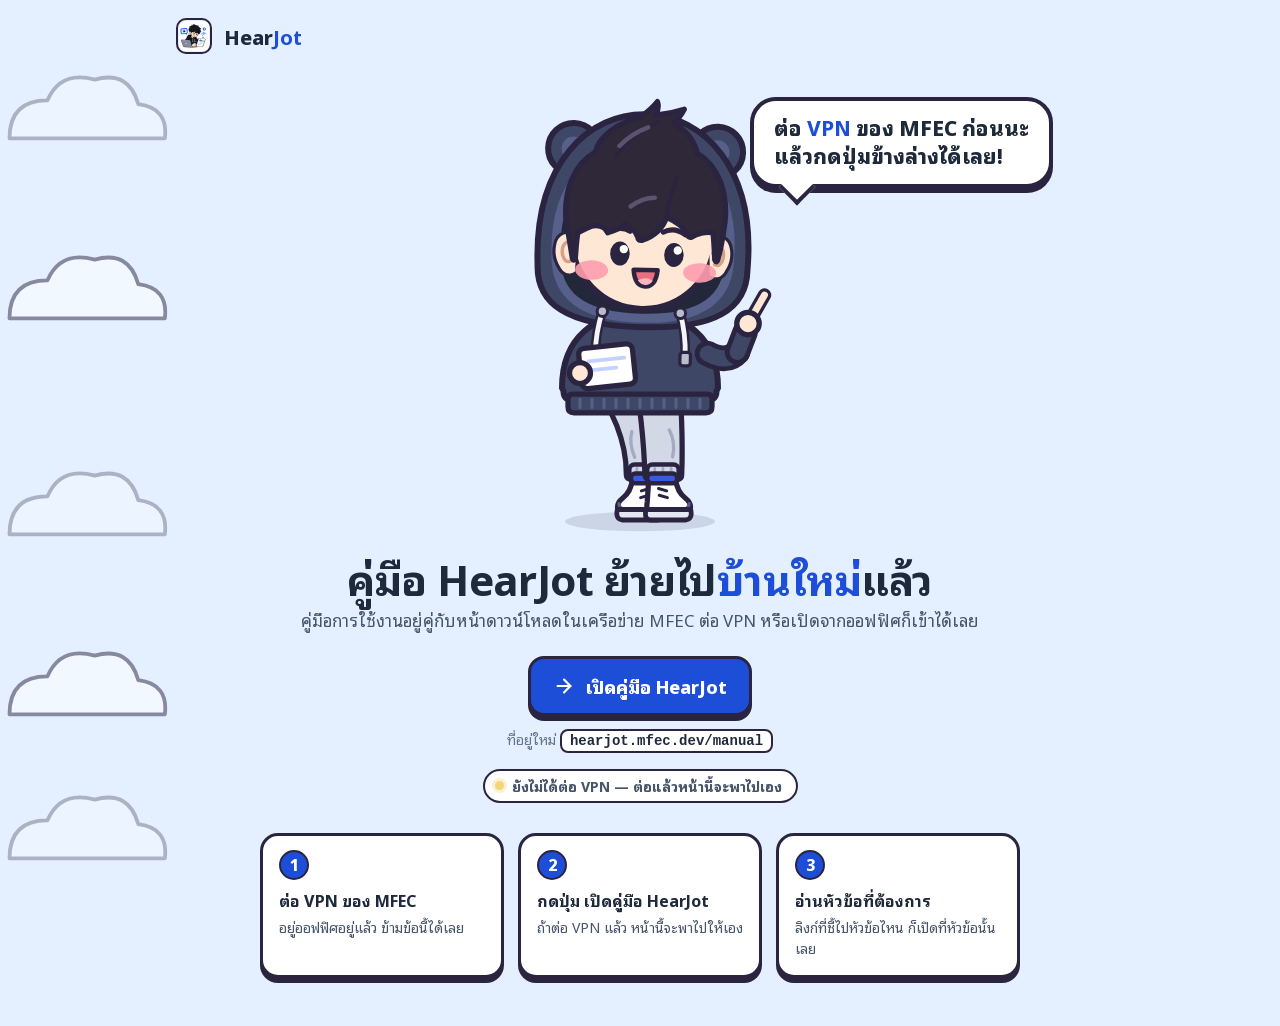
==== commit fe5e5fff: "User manual moved to https://hearjot.mfec.dev/manual/ — the old page asks for the MFEC VPN and goes " ====
--- a/user_manual.html
+++ b/user_manual.html
@@ -1,3039 +1,178 @@
-<!DOCTYPE html>
+<!doctype html>
 <html lang="th">
 <head>
-    <meta charset="UTF-8">
-    <meta name="viewport" content="width=device-width, initial-scale=1.0">
-    <title>HearJot User Manual — คู่มือการใช้งานผู้ช่วยจดประชุม AI แบบพรีเมียม</title>
-    <meta name="description" content="คู่มือการใช้งานอย่างเป็นทางการสำหรับ HearJot แนะนำขั้นตอนการตั้งค่า API Key และทุกฟีเจอร์เด่นของหน้าจอ 3 แผงทำงานอัจฉริยะ">
-    
-    <!-- Google Fonts -->
-    <link rel="preconnect" href="https://fonts.googleapis.com">
-    <link rel="preconnect" href="https://fonts.gstatic.com" crossorigin>
-    <link href="https://fonts.googleapis.com/css2?family=Inter:wght@300;400;500;600;700;800;900&family=Noto+Sans+Thai:wght@300;400;500;600;700;800&family=Fira+Code:wght@400;500&display=swap" rel="stylesheet">
-    
-    <!-- FontAwesome Icons -->
-    <link rel="stylesheet" href="https://cdnjs.cloudflare.com/ajax/libs/font-awesome/6.5.0/css/all.min.css">
+<meta charset="utf-8">
+<meta name="viewport" content="width=device-width, initial-scale=1">
+<title>HearJot Manual Moved</title>
+<meta name="description" content="คู่มือการใช้งาน HearJot ย้ายไปที่ hearjot.mfec.dev/manual — ต่อ VPN ของ MFEC แล้วกดเข้าได้เลย">
+<link rel="icon" href="assets/vpn/icon.png">
+<style>
+/* The manual moved: this old address only sends people to https://hearjot.mfec.dev/manual/, which lives
+   on the MFEC network. Same as index.html: it checks whether that network is reachable (VPN / office)
+   and goes there by itself when it is, keeping the #topic the visitor came with; until then เฮียจด asks
+   for VPN and the button is right there. #stay shows the page without checking. */
+@font-face { font-family: "Noto Sans Thai Looped"; font-weight: 100 900; font-display: swap; src: url("assets/vpn/fonts/NotoSansThaiLooped-thai.woff2") format("woff2"); unicode-range: U+02D7, U+0303, U+0331, U+0E01-0E5B, U+200C-200D, U+25CC; }
+@font-face { font-family: "Noto Sans Thai Looped"; font-weight: 100 900; font-display: swap; src: url("assets/vpn/fonts/NotoSansThaiLooped-latin.woff2") format("woff2"); unicode-range: U+0000-00FF, U+0131, U+0152-0153, U+02BB-02BC, U+02C6, U+02DA, U+02DC, U+0304, U+0308, U+0329, U+2000-206F, U+20AC, U+2122, U+2191, U+2193, U+2212, U+2215, U+FEFF, U+FFFD; }
+@font-face { font-family: "Noto Sans Thai Looped"; font-weight: 100 900; font-display: swap; src: url("assets/vpn/fonts/NotoSansThaiLooped-latin-ext.woff2") format("woff2"); unicode-range: U+0100-02BA, U+02BD-02C5, U+02C7-02CC, U+02CE-02D7, U+02DD-02FF, U+0304, U+0308, U+0329, U+1D00-1DBF, U+1E00-1E9F, U+1EF2-1EFF, U+2020, U+20A0-20AB, U+20AD-20C0, U+2113, U+2C60-2C7F, U+A720-A7FF; }
+:root { --sky: #e4f0ff; --k: #2B2440; --blue: #1d4ed8; --ink: #1e293b; --mute: #64748b; --teal: #15b8a6; --yellow: #F4D676; }
+* { box-sizing: border-box; }
+html, body { min-height: 100%; }
+body { margin: 0; background: var(--sky); color: var(--ink); font: 16px/1.6 "Noto Sans Thai Looped", system-ui, sans-serif; overflow-x: hidden; }
+.clouds { position: fixed; inset: 0; z-index: -1; pointer-events: none; overflow: hidden; }
+.clouds svg { position: absolute; width: 180px; animation: drift linear infinite; }
+@keyframes drift { from { transform: translateX(-30vw); } to { transform: translateX(130vw); } }
 
-    <style>
-        /* ===== DESIGN SYSTEM & HSL TOKENS ===== */
-        :root {
-            /* Light Mode HSL Tokens */
-            --hue: 220;
-            --bg: hsl(var(--hue), 25%, 97%);
-            --surface: hsl(var(--hue), 0%, 100%);
-            --surface-hover: hsl(var(--hue), 20%, 96%);
-            --border: hsl(var(--hue), 15%, 88%);
-            --ink-primary: hsl(var(--hue), 40%, 10%);
-            --ink-secondary: hsl(var(--hue), 15%, 40%);
-            --ink-muted: hsl(var(--hue), 10%, 60%);
-            
-            --primary-blue: hsl(220, 90%, 56%);
-            --primary-blue-glow: hsla(220, 90%, 56%, 0.15);
-            --secondary-cyan: hsl(190, 90%, 42%);
-            --accent-green: hsl(150, 80%, 35%);
-            --accent-green-bg: hsl(150, 80%, 95%);
-            --accent-amber: hsl(35, 90%, 45%);
-            --accent-amber-bg: hsl(35, 90%, 94%);
-            --accent-rose: hsl(350, 80%, 50%);
-            
-            --radius-sm: 6px;
-            --radius-md: 12px;
-            --radius-lg: 20px;
-            --shadow-sm: 0 2px 8px rgba(0, 0, 0, 0.05);
-            --shadow-md: 0 10px 30px rgba(16, 24, 40, 0.08);
-            --shadow-lg: 0 20px 50px rgba(16, 24, 40, 0.15);
-            
-            --font-family: "Inter", "Noto Sans Thai", system-ui, -apple-system, sans-serif;
-            --font-mono: "Fira Code", monospace;
-            --transition: all 0.25s cubic-bezier(0.4, 0, 0.2, 1);
-        }
+header { display: flex; align-items: center; gap: 12px; max-width: 960px; margin: 0 auto; padding: 18px 16px; }
+header img { width: 36px; height: 36px; border-radius: 10px; border: 2px solid var(--k); }
+.logo { font-weight: 800; font-size: 20px; } .logo b { color: var(--blue); }
 
-        [data-theme="dark"] {
-            /* Dark Mode HSL Tokens */
-            --bg: hsl(var(--hue), 30%, 8%);
-            --surface: hsl(var(--hue), 25%, 12%);
-            --surface-hover: hsl(var(--hue), 20%, 16%);
-            --border: hsl(var(--hue), 15%, 20%);
-            --ink-primary: hsl(var(--hue), 10%, 94%);
-            --ink-secondary: hsl(var(--hue), 10%, 75%);
-            --ink-muted: hsl(var(--hue), 10%, 50%);
-            
-            --primary-blue: hsl(215, 100%, 65%);
-            --primary-blue-glow: hsla(215, 100%, 65%, 0.25);
-            --secondary-cyan: hsl(185, 100%, 55%);
-            --accent-green-bg: hsla(150, 80%, 35%, 0.2);
-            --accent-amber-bg: hsla(35, 90%, 45%, 0.2);
-            --shadow-sm: 0 2px 10px rgba(0, 0, 0, 0.3);
-            --shadow-md: 0 10px 40px rgba(0, 0, 0, 0.4);
-            --shadow-lg: 0 20px 60px rgba(0, 0, 0, 0.55);
-        }
+main { max-width: 960px; margin: 0 auto; padding: 8px 16px 48px; display: flex; flex-direction: column; align-items: center; text-align: center; }
+.stage { position: relative; display: flex; justify-content: center; margin-top: 8px; }
+.rig { width: min(300px, 64vw); aspect-ratio: 2 / 3; position: relative; }
+@media (max-width: 760px) { .rig { width: min(220px, 56vw); } }
+.say { position: absolute; top: 2%; left: calc(100% - 40px); width: max-content; white-space: nowrap; text-align: left; background: #fff; border: 4px solid var(--k); border-radius: 26px; padding: 12px 20px 14px; font-weight: 800; font-size: 21px; line-height: 1.35; box-shadow: 0 5px 0 var(--k); transition: transform .3s; }
+.say b { color: var(--blue); }
+.say::after { content: ""; position: absolute; left: 30px; bottom: -16px; width: 22px; height: 22px; background: #fff; border-right: 4px solid var(--k); border-bottom: 4px solid var(--k); transform: rotate(45deg); }
+.say.pop { animation: pop .35s cubic-bezier(.2,.8,.3,1.4); }
+@keyframes pop { from { transform: scale(.85); } to { transform: none; } }
 
-        /* ===== RESET & LAYOUT ===== */
-        * {
-            box-sizing: border-box;
-            margin: 0;
-            padding: 0;
-        }
+h1 { margin: 14px 0 4px; font-size: clamp(28px, 6vw, 42px); line-height: 1.2; letter-spacing: -.01em; }
+h1 b { color: var(--blue); }
+.lead { margin: 0; color: #475569; font-size: 17px; }
 
-        html {
-            scroll-behavior: smooth;
-            scroll-padding-top: 100px;
-        }
+.go { display: inline-flex; align-items: center; gap: 10px; margin-top: 22px; background: var(--blue); color: #fff; border: 3px solid var(--k); border-radius: 16px; padding: 13px 22px; font-weight: 800; font-size: 18px; text-decoration: none; box-shadow: 0 5px 0 var(--k); transition: transform .15s, box-shadow .15s; }
+.go:hover { transform: translateY(-2px); box-shadow: 0 7px 0 var(--k); }
+.go:active { transform: translateY(5px); box-shadow: 0 0 0 var(--k); }
+.go svg { width: 22px; height: 22px; fill: none; stroke: currentColor; stroke-width: 2.4; stroke-linecap: round; stroke-linejoin: round; }
+.url { margin-top: 12px; font-size: 14px; color: var(--mute); }
+.url code { font: 600 14px ui-monospace, SFMono-Regular, Menlo, monospace; color: var(--ink); background: #fff; border: 2px solid var(--k); border-radius: 8px; padding: 2px 8px; }
 
-        body {
-            font-family: var(--font-family);
-            background: var(--bg);
-            color: var(--ink-secondary);
-            line-height: 1.7;
-            transition: var(--transition);
-        }
+.status { display: inline-flex; align-items: center; gap: 8px; margin-top: 18px; font-size: 14px; font-weight: 700; color: #475569; background: #fff; border: 2px solid var(--k); border-radius: 999px; padding: 4px 14px 4px 10px; }
+.status i { width: 9px; height: 9px; border-radius: 50%; background: #94a3b8; }
+.status.wait i { background: var(--yellow); box-shadow: 0 0 0 3px rgba(244,214,118,.35); animation: blink 1.2s infinite; }
+.status.ok i { background: var(--teal); box-shadow: 0 0 0 3px rgba(21,184,166,.25); }
+@keyframes blink { 50% { opacity: .35; } }
 
-        h1, h2, h3, h4 {
-            color: var(--ink-primary);
-            font-weight: 800;
-            line-height: 1.3;
-        }
+.steps { display: grid; grid-template-columns: repeat(3, minmax(0, 1fr)); gap: 14px; width: 100%; max-width: 760px; margin-top: 30px; text-align: left; }
+.step { background: #fff; border: 3px solid var(--k); border-radius: 18px; box-shadow: 0 5px 0 var(--k); padding: 14px 16px 16px; }
+.step .n { display: inline-grid; place-items: center; width: 30px; height: 30px; border-radius: 50%; background: var(--blue); color: #fff; font-weight: 800; border: 2.5px solid var(--k); }
+.step b { display: block; margin-top: 8px; font-size: 16px; }
+.step p { margin: 2px 0 0; font-size: 14px; color: #475569; line-height: 1.55; }
 
-        h1 {
-            font-size: clamp(32px, 5vw, 44px);
-            letter-spacing: -1px;
-            margin-bottom: 12px;
-        }
-
-        h2 {
-            font-size: clamp(24px, 3vw, 28px);
-            margin-bottom: 20px;
-            border-bottom: 2px solid var(--border);
-            padding-bottom: 10px;
-            display: flex;
-            align-items: center;
-            gap: 12px;
-        }
-
-        h3 {
-            font-size: 20px;
-            margin: 28px 0 12px 0;
-            display: flex;
-            align-items: center;
-            gap: 8px;
-        }
-
-        p {
-            margin-bottom: 16px;
-        }
-
-        ul, ol {
-            margin-bottom: 20px;
-            padding-left: 24px;
-        }
-
-        li {
-            margin-bottom: 8px;
-        }
-
-        strong {
-            color: var(--ink-primary);
-            font-weight: 700;
-        }
-
-        code {
-            font-family: var(--font-mono);
-            font-size: 0.9em;
-            background: var(--surface-hover);
-            padding: 2px 6px;
-            border-radius: var(--radius-sm);
-            border: 1px solid var(--border);
-            color: var(--primary-blue);
-        }
-
-        /* ===== HEADER & NAVIGATION ===== */
-        .site-header {
-            position: fixed;
-            top: 0;
-            left: 0;
-            right: 0;
-            height: 76px;
-            background: rgba(var(--hue), 25%, 97%, 0.8);
-            border-bottom: 1px solid var(--border);
-            backdrop-filter: blur(16px);
-            -webkit-backdrop-filter: blur(16px);
-            z-index: 1000;
-            display: flex;
-            align-items: center;
-            justify-content: space-between;
-            padding: 0 40px;
-            transition: var(--transition);
-        }
-
-        [data-theme="dark"] .site-header {
-            background: rgba(14, 18, 28, 0.85);
-        }
-
-        .header-logo {
-            display: flex;
-            align-items: center;
-            gap: 12px;
-            font-size: 24px;
-            font-weight: 900;
-            color: var(--ink-primary);
-            text-decoration: none;
-        }
-
-        .header-logo img {
-            width: 40px;
-            height: 40px;
-        }
-
-        .header-logo span span {
-            color: var(--primary-blue);
-        }
-
-        .header-controls {
-            display: flex;
-            align-items: center;
-            gap: 20px;
-        }
-
-        .theme-btn {
-            background: none;
-            border: none;
-            color: var(--ink-secondary);
-            font-size: 20px;
-            cursor: pointer;
-            width: 40px;
-            height: 40px;
-            border-radius: 50%;
-            display: grid;
-            place-items: center;
-            transition: var(--transition);
-        }
-
-        .theme-btn:hover {
-            background: var(--surface-hover);
-            color: var(--primary-blue);
-        }
-
-        .back-btn {
-            display: inline-flex;
-            align-items: center;
-            gap: 8px;
-            padding: 8px 16px;
-            background: var(--primary-blue);
-            color: white;
-            font-weight: 700;
-            font-size: 14px;
-            border-radius: var(--radius-sm);
-            text-decoration: none;
-            transition: var(--transition);
-            box-shadow: 0 4px 12px var(--primary-blue-glow);
-        }
-
-        .back-btn:hover {
-            background: hsl(220, 95%, 48%);
-            transform: translateY(-1px);
-        }
-
-        /* ===== PROGRESS BAR ===== */
-        .progress-bar-container {
-            position: fixed;
-            top: 76px;
-            left: 0;
-            right: 0;
-            height: 4px;
-            background: transparent;
-            z-index: 1000;
-        }
-
-        .progress-fill {
-            width: 0%;
-            height: 100%;
-            background: linear-gradient(90deg, var(--primary-blue), var(--secondary-cyan));
-            transition: width 0.1s ease-out;
-        }
-
-        /* ===== MAIN CONTAINER ===== */
-        .main-container {
-            max-width: 1440px;
-            margin: 110px auto 40px auto;
-            padding: 0 40px;
-            display: grid;
-            grid-template-columns: 280px 1fr;
-            gap: 40px;
-        }
-
-        /* ===== FLOATING SIDEBAR ===== */
-        .sidebar {
-            position: sticky;
-            top: 110px;
-            height: calc(100vh - 150px);
-            display: flex;
-            flex-direction: column;
-            gap: 20px;
-            overflow-y: auto;
-            padding-right: 10px;
-        }
-
-        .sidebar::-webkit-scrollbar {
-            width: 4px;
-        }
-
-        .sidebar::-webkit-scrollbar-thumb {
-            background: var(--border);
-            border-radius: 99px;
-        }
-
-        .search-wrapper {
-            position: relative;
-        }
-
-        .search-input {
-            width: 100%;
-            padding: 12px 16px 12px 38px;
-            border-radius: var(--radius-md);
-            border: 2px solid var(--border);
-            background: var(--surface);
-            color: var(--ink-primary);
-            font-size: 14px;
-            font-family: inherit;
-            transition: var(--transition);
-        }
-
-        .search-input:focus {
-            outline: none;
-            border-color: var(--primary-blue);
-            box-shadow: 0 0 0 4px var(--primary-blue-glow);
-        }
-
-        .search-icon {
-            position: absolute;
-            left: 14px;
-            top: 50%;
-            transform: translateY(-50%);
-            color: var(--ink-muted);
-            font-size: 14px;
-        }
-
-        .nav-index {
-            background: var(--surface);
-            border-radius: var(--radius-md);
-            border: 1px solid var(--border);
-            padding: 16px;
-            box-shadow: var(--shadow-sm);
-        }
-
-        .nav-index-title {
-            font-size: 12px;
-            text-transform: uppercase;
-            letter-spacing: 1px;
-            color: var(--ink-muted);
-            font-weight: 800;
-            margin-bottom: 12px;
-            padding-bottom: 8px;
-            border-bottom: 1px solid var(--border);
-        }
-
-        .nav-list {
-            list-style: none;
-            padding-left: 0;
-        }
-
-        .nav-item {
-            margin-bottom: 4px;
-        }
-
-        .nav-link {
-            display: flex;
-            align-items: center;
-            gap: 10px;
-            padding: 8px 12px;
-            border-radius: var(--radius-sm);
-            color: var(--ink-secondary);
-            font-size: 14px;
-            font-weight: 600;
-            text-decoration: none;
-            transition: var(--transition);
-        }
-
-        .nav-link:hover, .nav-link.active {
-            background: var(--surface-hover);
-            color: var(--primary-blue);
-        }
-
-        .nav-link.active {
-            font-weight: 700;
-            border-left: 3px solid var(--primary-blue);
-            border-radius: 0 var(--radius-sm) var(--radius-sm) 0;
-            padding-left: 9px;
-        }
-
-        /* ===== MAIN CONTENT AREAS ===== */
-        .content {
-            background: var(--surface);
-            border-radius: var(--radius-lg);
-            border: 1px solid var(--border);
-            padding: 40px;
-            box-shadow: var(--shadow-md);
-            transition: var(--transition);
-        }
-
-        .doc-section {
-            margin-bottom: 60px;
-            scroll-margin-top: 100px;
-        }
-
-        .doc-section:last-child {
-            margin-bottom: 0;
-        }
-
-        /* ===== PREMIUM WIDGETS ===== */
-        /* Copy to Clipboard widget */
-        .terminal-box {
-            background: #0f172a;
-            color: #cbd5e1;
-            font-family: var(--font-mono);
-            border-radius: var(--radius-md);
-            border: 1px solid #1e293b;
-            margin: 18px 0;
-            overflow: hidden;
-            box-shadow: var(--shadow-md);
-        }
-
-        .terminal-header {
-            background: #1e293b;
-            padding: 10px 16px;
-            display: flex;
-            align-items: center;
-            justify-content: space-between;
-        }
-
-        .terminal-dots {
-            display: flex;
-            gap: 6px;
-        }
-
-        .terminal-dots span {
-            width: 10px;
-            height: 10px;
-            border-radius: 50%;
-            background: #ef4444;
-        }
-
-        .terminal-dots span:nth-child(2) { background: #f59e0b; }
-        .terminal-dots span:nth-child(3) { background: #10b981; }
-
-        .terminal-title {
-            font-size: 12px;
-            color: #94a3b8;
-            font-weight: 600;
-        }
-
-        .copy-btn {
-            background: rgba(255, 255, 255, 0.1);
-            border: none;
-            color: #cbd5e1;
-            padding: 4px 10px;
-            border-radius: var(--radius-sm);
-            font-size: 12px;
-            font-weight: 700;
-            cursor: pointer;
-            display: flex;
-            align-items: center;
-            gap: 6px;
-            transition: var(--transition);
-        }
-
-        .copy-btn:hover {
-            background: rgba(255, 255, 255, 0.2);
-            color: white;
-        }
-
-        .terminal-body {
-            padding: 16px;
-            font-size: 13.5px;
-            line-height: 1.5;
-            white-space: pre-wrap;
-            word-break: break-all;
-        }
-
-        /* GitHub-style alerts */
-        .alert {
-            padding: 16px;
-            border-radius: var(--radius-md);
-            margin: 20px 0;
-            border-left: 5px solid;
-            display: flex;
-            gap: 16px;
-            background: var(--surface-hover);
-        }
-
-        .alert-icon {
-            font-size: 20px;
-            padding-top: 2px;
-        }
-
-        .alert-content h4 {
-            font-size: 15px;
-            margin-bottom: 4px;
-            color: var(--ink-primary);
-        }
-
-        .alert-content p {
-            margin-bottom: 0;
-            font-size: 14px;
-        }
-
-        .alert-info {
-            border-left-color: var(--primary-blue);
-            background: var(--primary-blue-glow);
-        }
-        .alert-info .alert-icon { color: var(--primary-blue); }
-
-        .alert-warning {
-            border-left-color: var(--accent-amber);
-            background: var(--accent-amber-bg);
-        }
-        .alert-warning .alert-icon { color: var(--accent-amber); }
-
-        .alert-danger {
-            border-left-color: var(--accent-rose);
-            background: hsla(350, 80%, 50%, 0.1);
-        }
-        .alert-danger .alert-icon { color: var(--accent-rose); }
-
-        /* Feature Card Grid */
-        .feature-grid {
-            display: grid;
-            grid-template-columns: repeat(auto-fit, minmax(280px, 1fr));
-            gap: 20px;
-            margin: 24px 0;
-        }
-
-        .card {
-            background: var(--surface-hover);
-            border: 1px solid var(--border);
-            border-radius: var(--radius-md);
-            padding: 24px;
-            transition: var(--transition);
-        }
-
-        .card:hover {
-            transform: translateY(-2px);
-            box-shadow: var(--shadow-md);
-            border-color: var(--primary-blue);
-        }
-
-        .card-icon {
-            font-size: 24px;
-            color: var(--primary-blue);
-            margin-bottom: 16px;
-        }
-
-        .card h4 {
-            font-size: 18px;
-            margin-bottom: 8px;
-            color: var(--ink-primary);
-        }
-
-        .card p {
-            font-size: 14px;
-            color: var(--ink-secondary);
-            margin-bottom: 0;
-        }
-
-        /* ===== INTERACTIVE HOTSPOT EXPLORER ===== */
-        .explorer-section {
-            background: var(--surface-hover);
-            border-radius: var(--radius-lg);
-            border: 1px solid var(--border);
-            padding: 30px;
-            margin: 30px 0;
-        }
-
-        .explorer-title {
-            text-align: center;
-            margin-bottom: 24px;
-        }
-
-        .explorer-title h3 {
-            justify-content: center;
-            margin-top: 0;
-        }
-
-        .explorer-container {
-            display: grid;
-            grid-template-columns: 1.4fr 1fr;
-            gap: 30px;
-            align-items: start;
-        }
-
-        /* Mock App Workspace with Hotspots */
-        .mock-app {
-            position: relative;
-            background: var(--surface);
-            border: 1px solid var(--border);
-            border-radius: var(--radius-md);
-            overflow: hidden;
-            box-shadow: var(--shadow-sm);
-            aspect-ratio: 1.6 / 1;
-            display: flex;
-            flex-direction: column;
-        }
-
-        .mock-app-header {
-            height: 36px;
-            background: var(--bg);
-            border-bottom: 1px solid var(--border);
-            display: flex;
-            align-items: center;
-            justify-content: space-between;
-            padding: 0 12px;
-            font-size: 11px;
-            font-weight: 700;
-        }
-
-        .mock-app-dots {
-            display: flex;
-            gap: 4px;
-        }
-
-        .mock-app-dots span {
-            width: 8px;
-            height: 8px;
-            border-radius: 50%;
-            background: #ef4444;
-        }
-        .mock-app-dots span:nth-child(2) { background: #f59e0b; }
-        .mock-app-dots span:nth-child(3) { background: #10b981; }
-
-        .mock-app-panels {
-            flex: 1;
-            display: grid;
-            grid-template-columns: 1fr 1fr 1fr;
-            gap: 1px;
-            background: var(--border);
-        }
-
-        .mock-panel {
-            background: var(--surface);
-            padding: 12px;
-            font-size: 10px;
-            position: relative;
-            overflow: hidden;
-            display: flex;
-            flex-direction: column;
-            gap: 6px;
-        }
-
-        .mock-panel-title {
-            font-weight: 800;
-            color: var(--ink-primary);
-            font-size: 11px;
-            display: flex;
-            align-items: center;
-            gap: 4px;
-            border-bottom: 1px solid var(--border);
-            padding-bottom: 4px;
-        }
-
-        /* Hotspot elements */
-        .hotspot {
-            position: absolute;
-            width: 18px;
-            height: 18px;
-            border-radius: 50%;
-            background: var(--primary-blue);
-            color: white;
-            font-size: 10px;
-            font-weight: 900;
-            display: grid;
-            place-items: center;
-            cursor: pointer;
-            z-index: 10;
-            box-shadow: 0 0 0 0 rgba(29, 78, 216, 0.7);
-            animation: pulse 1.8s infinite;
-            transition: var(--transition);
-        }
-
-        .hotspot:hover, .hotspot.active {
-            background: var(--secondary-cyan);
-            transform: scale(1.15);
-            box-shadow: 0 0 0 8px rgba(14, 116, 144, 0.3) !important;
-        }
-
-        @keyframes pulse {
-            0% {
-                box-shadow: 0 0 0 0 rgba(29, 78, 216, 0.7);
-            }
-            70% {
-                box-shadow: 0 0 0 8px rgba(29, 78, 216, 0);
-            }
-            100% {
-                box-shadow: 0 0 0 0 rgba(29, 78, 216, 0);
-            }
-        }
-
-        /* Interactive Detail Display */
-        .hotspot-card {
-            background: var(--surface);
-            border: 2px solid var(--border);
-            border-radius: var(--radius-md);
-            padding: 24px;
-            box-shadow: var(--shadow-sm);
-            height: 100%;
-            display: flex;
-            flex-direction: column;
-            justify-content: center;
-            transition: var(--transition);
-        }
-
-        .hotspot-card-icon {
-            font-size: 32px;
-            color: var(--primary-blue);
-            margin-bottom: 16px;
-        }
-
-        .hotspot-card h4 {
-            font-size: 20px;
-            margin-bottom: 8px;
-            color: var(--ink-primary);
-        }
-
-        .hotspot-card p {
-            font-size: 14px;
-            color: var(--ink-secondary);
-            margin-bottom: 0;
-        }
-
-        /* Accordion styles */
-        .accordion {
-            margin: 24px 0;
-            border: 1px solid var(--border);
-            border-radius: var(--radius-md);
-            overflow: hidden;
-            background: var(--surface);
-        }
-
-        .accordion-item {
-            border-bottom: 1px solid var(--border);
-        }
-
-        .accordion-item:last-child {
-            border-bottom: none;
-        }
-
-        .accordion-header {
-            padding: 18px 24px;
-            background: var(--surface);
-            color: var(--ink-primary);
-            font-weight: 700;
-            font-size: 16px;
-            cursor: pointer;
-            display: flex;
-            align-items: center;
-            justify-content: space-between;
-            transition: var(--transition);
-            user-select: none;
-        }
-
-        .accordion-header:hover {
-            background: var(--surface-hover);
-        }
-
-        .accordion-icon {
-            font-size: 14px;
-            transition: transform 0.25s ease;
-            color: var(--primary-blue);
-        }
-
-        .accordion-content {
-            padding: 0 24px;
-            max-height: 0;
-            overflow: hidden;
-            transition: max-height 0.3s ease-out, padding 0.3s ease-out;
-            background: var(--surface-hover);
-        }
-
-        .accordion-content p {
-            padding: 16px 0;
-            margin-bottom: 0;
-            font-size: 14.5px;
-        }
-
-        .accordion-item.open .accordion-icon {
-            transform: rotate(180deg);
-        }
-
-        .accordion-item.open .accordion-content {
-            max-height: 500px;
-            padding: 0 24px;
-        }
-
-        /* Search highlights */
-        .search-highlight {
-            background: yellow;
-            color: black;
-            border-radius: 2px;
-            padding: 0 2px;
-        }
-
-        .no-results {
-            text-align: center;
-            padding: 40px 20px;
-            color: var(--ink-muted);
-            display: none;
-        }
-
-        .no-results i {
-            font-size: 40px;
-            margin-bottom: 16px;
-        }
-
-        /* ===== FOOTER ===== */
-        .site-footer {
-            border-top: 1px solid var(--border);
-            padding: 30px 40px;
-            text-align: center;
-            font-size: 13px;
-            color: var(--ink-muted);
-            background: var(--surface);
-            transition: var(--transition);
-            margin-top: 60px;
-        }
-
-        /* ===== PREMIUM CODED MOCK ILLUSTRATION ===== */
-        .badge-illustration {
-            width: 100%;
-            max-width: 600px;
-            background: var(--bg);
-            border: 1px solid var(--border);
-            border-radius: var(--radius-lg, 12px);
-            overflow: hidden;
-            box-shadow: var(--shadow-sm);
-            margin: 20px auto;
-            transition: var(--transition);
-        }
-
-        .badge-illustration:hover {
-            box-shadow: var(--shadow-md);
-            transform: translateY(-2px);
-        }
-
-        .badge-ill-header {
-            height: 36px;
-            background: var(--surface-hover);
-            border-bottom: 1px solid var(--border);
-            display: flex;
-            align-items: center;
-            padding: 0 12px;
-            position: relative;
-        }
-
-        .badge-ill-dots {
-            display: flex;
-            gap: 5px;
-        }
-
-        .badge-ill-dots span {
-            width: 8px;
-            height: 8px;
-            border-radius: 50%;
-        }
-        .badge-ill-dots span:nth-child(1) { background: #ef4444; }
-        .badge-ill-dots span:nth-child(2) { background: #f59e0b; }
-        .badge-ill-dots span:nth-child(3) { background: #10b981; }
-
-        .badge-ill-title {
-            font-size: 11px;
-            color: var(--ink-muted);
-            font-weight: 700;
-            position: absolute;
-            left: 50%;
-            transform: translateX(-50%);
-            white-space: nowrap;
-        }
-
-        .badge-ill-body {
-            padding: 24px;
-            background: var(--surface);
-            display: flex;
-            align-items: center;
-            justify-content: flex-start;
-            position: relative;
-            min-height: 120px;
-            gap: 16px;
-        }
-
-        /* Menu Button Mock */
-        .badge-ill-menu-btn {
-            width: 44px;
-            height: 44px;
-            background: var(--bg);
-            border: 1px solid var(--border);
-            border-radius: 10px;
-            display: flex;
-            align-items: center;
-            justify-content: center;
-            color: var(--ink-primary);
-            font-size: 16px;
-            box-shadow: var(--shadow-sm);
-        }
-
-        /* Stack for logo and badge */
-        .badge-ill-stack {
-            display: flex;
-            flex-direction: column;
-            gap: 6px;
-            align-items: flex-start;
-        }
-
-        .badge-ill-logo {
-            font-weight: 800;
-            font-size: 18px;
-            color: var(--ink-primary);
-            display: flex;
-            align-items: center;
-            gap: 4px;
-            user-select: none;
-        }
-
-        .badge-ill-logo .highlight {
-            color: var(--primary-blue);
-        }
-
-        .badge-ill-logo-info {
-            color: var(--ink-muted);
-            font-size: 12px;
-            margin-left: 2px;
-        }
-
-        .badge-ill-badge-trigger {
-            background: #000000;
-            color: #ffffff;
-            border: 1px solid #000000;
-            border-radius: 99px;
-            padding: 4px 12px;
-            font-size: 10px;
-            font-weight: 700;
-            letter-spacing: 0.5px;
-            display: inline-flex;
-            align-items: center;
-            cursor: pointer;
-            position: relative;
-            box-shadow: 0 2px 8px rgba(0, 0, 0, 0.15);
-            text-transform: uppercase;
-        }
-
-        /* Pulsing ring around click target */
-        .click-pulse {
-            position: absolute;
-            width: 32px;
-            height: 32px;
-            border-radius: 50%;
-            background: rgba(29, 78, 216, 0.15);
-            border: 1.5px solid var(--primary-blue);
-            top: 50%;
-            left: 50%;
-            transform: translate(-50%, -50%);
-            pointer-events: none;
-            animation: ill-click-pulse-anim 2s infinite;
-        }
-
-        @keyframes ill-click-pulse-anim {
-            0% {
-                transform: translate(-50%, -50%) scale(0.6);
-                opacity: 1;
-            }
-            100% {
-                transform: translate(-50%, -50%) scale(1.5);
-                opacity: 0;
-            }
-        }
-
-        /* Interactive cursor */
-        .badge-ill-cursor {
-            position: absolute;
-            font-size: 18px;
-            color: var(--ink-primary);
-            top: 68px;
-            left: 145px;
-            transform: rotate(-15deg);
-            pointer-events: none;
-            z-index: 10;
-            filter: drop-shadow(1px 2px 2px rgba(0,0,0,0.15));
-            animation: ill-cursor-bounce 2s infinite ease-in-out;
-        }
-
-        @keyframes ill-cursor-bounce {
-            0%, 100% {
-                transform: translate(0, 0) rotate(-15deg);
-            }
-            50% {
-                transform: translate(-3px, -3px) rotate(-15deg);
-            }
-        }
-
-        /* Tooltip style */
-        .badge-ill-tooltip {
-            position: absolute;
-            left: 175px;
-            top: 64px;
-            background: var(--primary-blue);
-            color: white;
-            padding: 6px 12px;
-            border-radius: 6px;
-            font-size: 12px;
-            font-weight: 600;
-            box-shadow: var(--shadow-sm);
-            z-index: 5;
-            display: flex;
-            align-items: center;
-            gap: 6px;
-            white-space: nowrap;
-        }
-
-        .badge-ill-tooltip::before {
-            content: '';
-            position: absolute;
-            left: -5px;
-            top: 50%;
-            transform: translateY(-50%) rotate(45deg);
-            width: 10px;
-            height: 10px;
-            background: var(--primary-blue);
-        }
-
-        /* ===== RESPONSIVENESS ===== */
-        @media (max-width: 1024px) {
-            .main-container {
-                grid-template-columns: 1fr;
-            }
-            .sidebar {
-                position: relative;
-                top: 0;
-                height: auto;
-                margin-bottom: 20px;
-            }
-            .explorer-container {
-                grid-template-columns: 1fr;
-            }
-        }
-
-        @media (max-width: 768px) {
-            .site-header {
-                padding: 0 20px;
-            }
-            .main-container {
-                padding: 0 20px;
-                margin-top: 90px;
-            }
-            .content {
-                padding: 24px;
-            }
-            .terminal-body {
-                font-size: 12px;
-            }
-        }
-
-        /* ===== PREMIUM RESPONSIVE SCREENSHOTS ===== */
-        .manual-screenshot-container {
-            margin: 24px auto;
-            max-width: 100%;
-            display: flex;
-            flex-direction: column;
-            align-items: center;
-            gap: 10px;
-        }
-
-        .manual-screenshot {
-            max-width: 100%;
-            border-radius: 12px;
-            border: 1px solid var(--border);
-            box-shadow: var(--shadow-md);
-            transition: transform 0.3s cubic-bezier(0.4, 0, 0.2, 1), box-shadow 0.3s ease;
-            background: var(--surface);
-        }
-
-        .manual-screenshot:hover {
-            transform: translateY(-4px);
-            box-shadow: var(--shadow-lg);
-        }
-
-        .screenshot-caption {
-            font-size: 13px;
-            color: var(--ink-muted);
-            text-align: center;
-            font-style: italic;
-            font-weight: 500;
-        }
-
-        /* ===== PREMIUM SIMULATED VECTOR WINDOWS (VEC UI) ===== */
-        .sim-window {
-            width: 100%;
-            background: var(--surface);
-            border: 1px solid var(--border);
-            border-radius: var(--radius-md, 12px);
-            box-shadow: var(--shadow-md);
-            overflow: hidden;
-            margin: 16px auto;
-            font-family: var(--font-family);
-            transition: var(--transition);
-            display: flex;
-            flex-direction: column;
-            text-align: left;
-        }
-
-        .sim-window:hover {
-            box-shadow: var(--shadow-lg);
-            transform: translateY(-2px);
-        }
-
-        .sim-window-header {
-            height: 38px;
-            background: var(--surface-hover);
-            border-bottom: 1px solid var(--border);
-            display: grid;
-            grid-template-columns: 50px 1fr 50px;
-            align-items: center;
-            padding: 0 16px;
-            user-select: none;
-        }
-
-        .sim-window-dots {
-            display: flex;
-            gap: 6px;
-            align-items: center;
-            grid-column: 1;
-        }
-
-        .sim-window-dots span {
-            width: 10px;
-            height: 10px;
-            border-radius: 50%;
-            display: inline-block;
-        }
-
-        .sim-window-dots .dot-red { background: #ff5f56; }
-        .sim-window-dots .dot-yellow { background: #ffbd2e; }
-        .sim-window-dots .dot-green { background: #27c93f; }
-
-        .sim-window-title {
-            font-size: 11px;
-            font-weight: 700;
-            color: var(--ink-secondary);
-            grid-column: 2;
-            text-align: center;
-            white-space: nowrap;
-            overflow: hidden;
-            text-overflow: ellipsis;
-            display: flex;
-            align-items: center;
-            justify-content: center;
-            gap: 6px;
-            text-transform: uppercase;
-            letter-spacing: 0.5px;
-            max-width: 100%;
-        }
-
-        .sim-window-body {
-            padding: 20px;
-            background: var(--surface);
-            color: var(--ink-secondary);
-            font-size: 13px;
-        }
-
-        /* Form elements for Sim Windows */
-        .sim-form-group {
-            margin-bottom: 16px;
-            display: flex;
-            flex-direction: column;
-            gap: 6px;
-        }
-
-        .sim-label {
-            font-size: 11.5px;
-            font-weight: 700;
-            color: var(--ink-primary);
-            display: flex;
-            align-items: center;
-            gap: 6px;
-        }
-
-        .sim-input-wrapper {
-            position: relative;
-            display: flex;
-            align-items: center;
-        }
-
-        .sim-input-icon {
-            position: absolute;
-            left: 12px;
-            color: var(--ink-muted);
-            font-size: 14px;
-        }
-
-        .sim-input {
-            width: 100%;
-            height: 38px;
-            background: var(--bg);
-            border: 1px solid var(--border);
-            border-radius: var(--radius-sm, 6px);
-            padding: 0 12px 0 36px;
-            color: var(--ink-primary);
-            font-family: var(--font-mono);
-            font-size: 12.5px;
-            outline: none;
-            transition: var(--transition);
-        }
-
-        .sim-input:focus {
-            border-color: var(--primary-blue);
-            box-shadow: 0 0 0 3px var(--primary-blue-glow);
-        }
-
-        .sim-select-wrapper {
-            position: relative;
-            display: flex;
-            align-items: center;
-        }
-
-        .sim-select {
-            width: 100%;
-            height: 38px;
-            background: var(--bg);
-            border: 1px solid var(--border);
-            border-radius: var(--radius-sm, 6px);
-            padding: 0 36px 0 12px;
-            color: var(--ink-primary);
-            font-size: 13px;
-            font-weight: 500;
-            outline: none;
-            cursor: pointer;
-            appearance: none;
-            -webkit-appearance: none;
-            transition: var(--transition);
-        }
-
-        .sim-select-wrapper::after {
-            content: '\f078';
-            font-family: 'Font Awesome 6 Free';
-            font-weight: 900;
-            position: absolute;
-            right: 12px;
-            color: var(--ink-muted);
-            font-size: 11px;
-            pointer-events: none;
-        }
-
-        .sim-btn {
-            height: 38px;
-            background: var(--primary-blue);
-            color: #ffffff;
-            border: none;
-            border-radius: var(--radius-sm, 6px);
-            padding: 0 16px;
-            font-size: 13px;
-            font-weight: 700;
-            display: inline-flex;
-            align-items: center;
-            justify-content: center;
-            gap: 8px;
-            cursor: pointer;
-            transition: var(--transition);
-            box-shadow: 0 2px 6px rgba(29, 78, 216, 0.15);
-        }
-
-        .sim-btn:hover {
-            opacity: 0.95;
-            transform: translateY(-1px);
-            box-shadow: 0 4px 12px rgba(29, 78, 216, 0.25);
-        }
-
-        .sim-btn-secondary {
-            background: var(--bg);
-            border: 1px solid var(--border);
-            color: var(--ink-primary);
-            box-shadow: var(--shadow-sm);
-        }
-
-        .sim-btn-secondary:hover {
-            background: var(--surface-hover);
-            box-shadow: var(--shadow-sm);
-            transform: translateY(-1px);
-        }
-
-        .sim-btn-danger {
-            background: var(--accent-rose);
-            color: #ffffff;
-            box-shadow: 0 2px 6px rgba(239, 68, 68, 0.15);
-        }
-
-        .sim-btn-danger:hover {
-            opacity: 0.95;
-            transform: translateY(-1px);
-            box-shadow: 0 4px 12px rgba(239, 68, 68, 0.25);
-        }
-
-        /* ===== SPECIFIC CODED MOCKUP STYLES ===== */
-
-        /* 1. API Settings Modal Tabs & Layout */
-        .sim-settings-tabs {
-            display: flex;
-            border-bottom: 1px solid var(--border);
-            margin-bottom: 16px;
-            gap: 16px;
-        }
-
-        .sim-settings-tab {
-            padding: 8px 4px;
-            font-size: 12.5px;
-            font-weight: 600;
-            color: var(--ink-muted);
-            cursor: pointer;
-            border-bottom: 2px solid transparent;
-            transition: var(--transition);
-            display: flex;
-            align-items: center;
-            gap: 6px;
-            user-select: none;
-        }
-
-        .sim-settings-tab:hover {
-            color: var(--ink-primary);
-        }
-
-        /* 2. Audio Source Picker (Vertical List) */
-        .sim-source-list {
-            display: flex;
-            flex-direction: column;
-            gap: 8px;
-            margin-bottom: 16px;
-        }
-
-        .sim-source-item {
-            padding: 10px 14px;
-            background: var(--surface-hover);
-            border: 1px solid var(--border);
-            border-radius: var(--radius-md, 12px);
-            cursor: pointer;
-            transition: var(--transition);
-            font-size: 12.5px;
-            font-weight: 600;
-            color: var(--ink-secondary);
-            display: flex;
-            align-items: center;
-            gap: 12px;
-            user-select: none;
-        }
-
-        .sim-source-item:hover {
-            border-color: var(--primary-blue);
-            background: var(--primary-blue-glow);
-            color: var(--primary-blue);
-        }
-
-        .sim-source-icon {
-            font-size: 16px;
-            color: var(--ink-muted);
-            transition: var(--transition);
-        }
-
-        /* 3. Three Panel Workspace Mockup */
-        .sim-workspace-app {
-            height: 420px;
-            display: flex;
-            flex-direction: column;
-        }
-
-        .sim-workspace-topbar {
-            height: 44px;
-            background: var(--surface-hover);
-            border-bottom: 1px solid var(--border);
-            display: flex;
-            align-items: center;
-            justify-content: space-between;
-            padding: 0 16px;
-            font-size: 12px;
-        }
-
-        .sim-workspace-logo {
-            font-weight: 800;
-            color: var(--ink-primary);
-        }
-
-        .sim-workspace-logo span {
-            color: var(--primary-blue);
-        }
-
-        .sim-workspace-session {
-            font-weight: 600;
-            color: var(--ink-secondary);
-            display: flex;
-            align-items: center;
-            gap: 8px;
-        }
-
-        .sim-workspace-status {
-            display: flex;
-            align-items: center;
-            gap: 12px;
-        }
-
-        .sim-workspace-badge {
-            background: #000000;
-            color: #10b981;
-            border: 1px solid #10b981;
-            padding: 2px 8px;
-            border-radius: 99px;
-            font-size: 9px;
-            font-weight: 700;
-            letter-spacing: 0.5px;
-        }
-
-        .sim-workspace-meter {
-            display: flex;
-            gap: 2px;
-            align-items: center;
-            height: 12px;
-        }
-
-        .sim-workspace-meter span {
-            width: 2px;
-            background: var(--border);
-            border-radius: 1px;
-            transition: var(--transition);
-        }
-        .sim-workspace-meter span:nth-child(1) { height: 4px; }
-        .sim-workspace-meter span:nth-child(2) { height: 10px; background: var(--primary-blue); }
-        .sim-workspace-meter span:nth-child(3) { height: 6px; background: var(--primary-blue); }
-        .sim-workspace-meter span:nth-child(4) { height: 12px; background: var(--primary-blue); }
-        .sim-workspace-meter span:nth-child(5) { height: 8px; }
-
-        .sim-workspace-panels {
-            flex: 1;
-            display: grid;
-            grid-template-columns: 28% 42% 30%;
-            height: calc(100% - 44px);
-            background: var(--bg);
-        }
-
-        .sim-workspace-col {
-            border-right: 1px solid var(--border);
-            display: flex;
-            flex-direction: column;
-            overflow: hidden;
-            background: var(--surface);
-        }
-
-        .sim-workspace-col:last-child {
-            border-right: none;
-        }
-
-        .sim-workspace-col-header {
-            height: 34px;
-            background: var(--surface-hover);
-            border-bottom: 1px solid var(--border);
-            padding: 0 12px;
-            display: flex;
-            align-items: center;
-            justify-content: space-between;
-            font-size: 11px;
-            font-weight: 700;
-            color: var(--ink-primary);
-        }
-
-        .sim-workspace-col-body {
-            flex: 1;
-            padding: 12px;
-            overflow-y: auto;
-            display: flex;
-            flex-direction: column;
-            gap: 12px;
-        }
-
-        /* Transcription bubbles */
-        .sim-trans-bubble {
-            display: flex;
-            flex-direction: column;
-            gap: 4px;
-            background: var(--bg);
-            border: 1px solid var(--border);
-            padding: 8px 10px;
-            border-radius: 8px;
-            position: relative;
-        }
-
-        .sim-trans-meta {
-            display: flex;
-            justify-content: space-between;
-            font-size: 10px;
-            font-weight: 700;
-            color: var(--ink-primary);
-        }
-
-        .sim-trans-meta span:last-child {
-            color: var(--ink-muted);
-            font-family: var(--font-mono);
-            font-weight: normal;
-        }
-
-        .sim-trans-text {
-            font-size: 11.5px;
-            line-height: 1.5;
-            color: var(--ink-secondary);
-        }
-
-        .sim-trans-edit-btn {
-            position: absolute;
-            right: 8px;
-            bottom: 6px;
-            font-size: 10px;
-            color: var(--ink-muted);
-            opacity: 0;
-            transition: var(--transition);
-            cursor: pointer;
-        }
-
-        .sim-trans-bubble:hover .sim-trans-edit-btn {
-            opacity: 1;
-        }
-
-        .sim-trans-search-floating {
-            background: var(--surface);
-            border: 1px solid var(--primary-blue);
-            border-radius: 6px;
-            padding: 6px 10px;
-            display: flex;
-            align-items: center;
-            justify-content: space-between;
-            box-shadow: var(--shadow-sm);
-            position: sticky;
-            top: 0;
-            z-index: 10;
-            margin-bottom: 4px;
-        }
-
-        .sim-trans-search-text {
-            font-size: 10px;
-            color: var(--ink-primary);
-            font-weight: 600;
-            display: flex;
-            align-items: center;
-            gap: 6px;
-        }
-
-        .sim-trans-search-text mark {
-            background: var(--primary-blue-glow);
-            color: var(--primary-blue);
-            font-weight: 700;
-            border-radius: 2px;
-            padding: 0 2px;
-        }
-
-        /* Notebook Styles */
-        .sim-notebook-toolbar {
-            display: flex;
-            gap: 8px;
-            border-bottom: 1px solid var(--border);
-            padding-bottom: 8px;
-            margin-bottom: 8px;
-            color: var(--ink-muted);
-            font-size: 11px;
-            align-items: center;
-        }
-
-        .sim-notebook-toolbar span {
-            cursor: pointer;
-            transition: var(--transition);
-        }
-
-        .sim-notebook-toolbar span:hover {
-            color: var(--ink-primary);
-        }
-
-        .sim-notebook-content {
-            font-size: 12px;
-            display: flex;
-            flex-direction: column;
-            gap: 10px;
-        }
-
-        .sim-notebook-h3 {
-            font-size: 13px;
-            font-weight: 800;
-            color: var(--ink-primary);
-            margin: 4px 0 2px 0;
-            border: none;
-            padding: 0;
-        }
-
-        .sim-timestamp-badge {
-            background: var(--accent-amber-bg);
-            color: var(--accent-amber);
-            font-size: 9.5px;
-            font-weight: 800;
-            padding: 1.5px 5px;
-            border-radius: 4px;
-            font-family: var(--font-mono);
-            display: inline-flex;
-            align-items: center;
-            gap: 3px;
-            cursor: pointer;
-            transition: var(--transition);
-        }
-
-        .sim-timestamp-badge:hover {
-            filter: brightness(0.95);
-            transform: scale(1.02);
-        }
-
-        .sim-screenshot-box {
-            border: 1px solid var(--border);
-            border-radius: 8px;
-            overflow: hidden;
-            position: relative;
-            background: var(--bg);
-            display: flex;
-            flex-direction: column;
-            margin: 6px 0;
-        }
-
-        .sim-screenshot-img-placeholder {
-            height: 90px;
-            background: linear-gradient(135deg, var(--surface-hover), var(--border));
-            display: flex;
-            align-items: center;
-            justify-content: center;
-            font-size: 10px;
-            color: var(--ink-muted);
-            flex-direction: column;
-            gap: 6px;
-        }
-
-        .sim-screenshot-img-placeholder i {
-            font-size: 20px;
-            color: var(--primary-blue);
-        }
-
-        .sim-screenshot-footer {
-            height: 24px;
-            background: var(--surface-hover);
-            border-top: 1px solid var(--border);
-            display: flex;
-            align-items: center;
-            justify-content: space-between;
-            padding: 0 8px;
-            font-size: 9px;
-            color: var(--ink-muted);
-        }
-
-        .sim-resize-handle {
-            width: 8px;
-            height: 8px;
-            background: var(--primary-blue);
-            position: absolute;
-            right: 0;
-            bottom: 0;
-            cursor: nwse-resize;
-        }
-
-        /* Co-Pilot Styles */
-        .sim-chat-area {
-            flex: 1;
-            display: flex;
-            flex-direction: column;
-            gap: 12px;
-            justify-content: flex-end;
-        }
-
-        .sim-chat-msg {
-            max-width: 85%;
-            padding: 8px 10px;
-            border-radius: 8px;
-            font-size: 11.5px;
-            line-height: 1.4;
-        }
-
-        .sim-chat-msg-user {
-            background: var(--surface-hover);
-            color: var(--ink-primary);
-            align-self: flex-end;
-            border: 1px solid var(--border);
-        }
-
-        .sim-chat-msg-ai {
-            background: var(--primary-blue-glow);
-            color: var(--ink-primary);
-            align-self: flex-start;
-            border: 1px solid var(--border);
-            border-left: 3px solid var(--primary-blue);
-        }
-
-        .sim-chat-chips {
-            display: flex;
-            gap: 6px;
-            flex-wrap: wrap;
-            margin-top: 8px;
-        }
-
-        .sim-chat-chip {
-            background: var(--bg);
-            border: 1px solid var(--border);
-            padding: 3px 8px;
-            border-radius: 99px;
-            font-size: 9px;
-            font-weight: 600;
-            color: var(--ink-primary);
-            cursor: pointer;
-            transition: var(--transition);
-        }
-
-        .sim-chat-chip:hover {
-            border-color: var(--primary-blue);
-            background: var(--surface-hover);
-        }
-
-        .sim-chat-input-wrapper {
-            border-top: 1px solid var(--border);
-            padding-top: 10px;
-            margin-top: auto;
-            display: flex;
-            gap: 6px;
-        }
-
-        .sim-chat-input {
-            flex: 1;
-            height: 28px;
-            background: var(--bg);
-            border: 1px solid var(--border);
-            border-radius: 4px;
-            padding: 0 8px;
-            font-size: 11px;
-            color: var(--ink-primary);
-            outline: none;
-        }
-
-        .sim-chat-send {
-            height: 28px;
-            background: var(--primary-blue);
-            color: #ffffff;
-            border: none;
-            border-radius: 4px;
-            padding: 0 10px;
-            font-size: 11px;
-            font-weight: 700;
-            cursor: pointer;
-        }
-
-        /* 4. Mini Notebook Window Layout */
-        .sim-mini-notebook {
-            max-width: 320px;
-            margin: 16px auto;
-        }
-
-        .sim-mini-status {
-            background: var(--accent-rose);
-            color: #ffffff;
-            font-size: 9px;
-            font-weight: 800;
-            padding: 2px 6px;
-            border-radius: 4px;
-            display: inline-flex;
-            align-items: center;
-            gap: 3px;
-            animation: mini-pulse-rec 1.5s infinite;
-        }
-
-        @keyframes mini-pulse-rec {
-            0% { opacity: 1; }
-            50% { opacity: 0.6; }
-            100% { opacity: 1; }
-        }
-
-        /* 5. Response Style Presets Customizer */
-        .sim-presets {
-            display: grid;
-            grid-template-columns: 35% 65%;
-            height: 260px;
-            border: 1px solid var(--border);
-            border-radius: 8px;
-            overflow: hidden;
-            background: var(--bg);
-        }
-
-        .sim-presets-sidebar {
-            background: var(--surface);
-            border-right: 1px solid var(--border);
-            padding: 10px;
-            display: flex;
-            flex-direction: column;
-            gap: 6px;
-            overflow-y: auto;
-        }
-
-        .sim-presets-editor {
-            padding: 12px;
-            background: var(--surface-hover);
-            display: flex;
-            flex-direction: column;
-            gap: 10px;
-            overflow-y: auto;
-        }
-
-        .sim-preset-item {
-            padding: 8px 10px;
-            border-radius: 6px;
-            font-size: 11px;
-            font-weight: 600;
-            color: var(--ink-secondary);
-            cursor: pointer;
-            transition: var(--transition);
-            border: 1px solid transparent;
-            user-select: none;
-        }
-
-        .sim-preset-item:hover {
-            background: var(--bg);
-            color: var(--ink-primary);
-        }
-
-        .sim-preset-item-active {
-            background: var(--primary-blue-glow);
-            color: var(--primary-blue);
-            border-color: var(--primary-blue);
-        }
-
-        .sim-presets-textarea {
-            width: 100%;
-            flex: 1;
-            background: var(--bg);
-            border: 1px solid var(--border);
-            border-radius: 6px;
-            padding: 8px;
-            font-size: 11px;
-            line-height: 1.4;
-            color: var(--ink-primary);
-            resize: none;
-            outline: none;
-            font-family: var(--font-family);
-        }
-
-        .sim-presets-textarea:focus {
-            border-color: var(--primary-blue);
-        }
-
-        .sim-presets-footer {
-            display: flex;
-            justify-content: space-between;
-            align-items: center;
-        }
-
-        /* ===== INTERACTIVE CSS SWITCHING ENGINE ===== */
-
-        /* Radio 2: Audio picker source selection (vertical rows) */
-        #pick-teams:checked ~ .sim-source-list label[for="pick-teams"],
-        #pick-zoom:checked ~ .sim-source-list label[for="pick-zoom"],
-        #pick-screen:checked ~ .sim-source-list label[for="pick-screen"] {
-            border-color: var(--primary-blue);
-            background: var(--primary-blue-glow);
-            box-shadow: 0 0 0 3px rgba(29, 78, 216, 0.1);
-            color: var(--primary-blue);
-        }
-
-        #pick-teams:checked ~ .sim-source-list label[for="pick-teams"] .sim-source-icon { color: #4f46e5; }
-        #pick-zoom:checked ~ .sim-source-list label[for="pick-zoom"] .sim-source-icon { color: #2d8cff; }
-        #pick-screen:checked ~ .sim-source-list label[for="pick-screen"] .sim-source-icon { color: var(--primary-blue); }
-
-        /* Radio 3: Preset Prompt selector toggle */
-        #preset-sel-default:checked ~ .sim-presets .sim-presets-sidebar label[for="preset-sel-default"],
-        #preset-sel-mom:checked ~ .sim-presets .sim-presets-sidebar label[for="preset-sel-mom"],
-        #preset-sel-exec:checked ~ .sim-presets .sim-presets-sidebar label[for="preset-sel-exec"] {
-            background: var(--primary-blue-glow);
-            color: var(--primary-blue);
-            border-color: var(--primary-blue);
-        }
-
-        #preset-sel-default:checked ~ .sim-presets .sim-presets-editor .editor-default,
-        #preset-sel-mom:checked ~ .sim-presets .sim-presets-editor .editor-mom,
-        #preset-sel-exec:checked ~ .sim-presets .sim-presets-editor .editor-exec {
-            display: flex;
-            flex-direction: column;
-            gap: 10px;
-            flex: 1;
-        }
-
-        .sim-presets-editor .editor-default,
-        .sim-presets-editor .editor-mom,
-        .sim-presets-editor .editor-exec {
-            display: none;
-        }
-    </style>
+@media (max-width: 760px) {
+  .stage { flex-direction: column; align-items: center; }
+  .say { white-space: normal; position: relative; left: auto; top: auto; order: -1; margin-bottom: 18px; font-size: 18px; max-width: 100%; }
+  .say::after { left: 50%; margin-left: -11px; }
+  .steps { grid-template-columns: minmax(0, 1fr); }
+}
+@media (prefers-reduced-motion: reduce) { .clouds svg, .status.wait i, .say.pop { animation: none; } .go { transition: none; } }
+</style>
 </head>
 <body>
+<div class="clouds" aria-hidden="true" id="clouds"></div>
+<header><img src="assets/vpn/icon.png" alt=""><span class="logo">Hear<b>Jot</b></span></header>
 
-    <!-- ===== NAVIGATION HEADER ===== -->
-    <header class="site-header">
-        <a href="#" class="header-logo">
-            <img src="assets/icon.png" alt="HearJot Logo" onerror="this.src='https://raw.githubusercontent.com/mayawizze-lab/HearJot/main/icon-win.png'">
-            <span>Hear<span>Jot</span></span>
-        </a>
-        <div class="header-controls">
-            <button class="theme-btn" id="themeToggleBtn" aria-label="Toggle Dark Mode">
-                <i class="fas fa-moon"></i>
-            </button>
-            <a href="index.html" class="back-btn">
-                <i class="fas fa-arrow-left"></i> กลับหน้าหลัก
-            </a>
-        </div>
-    </header>
+<main>
+  <div class="stage"><div class="rig" id="rig"></div><div class="say" id="say" role="status">ต่อ <b>VPN</b> ของ MFEC ก่อนนะ<br>แล้วกดปุ่มข้างล่างได้เลย!</div></div>
 
-    <!-- ===== PROGRESS FILL BAR ===== -->
-    <div class="progress-bar-container">
-        <div class="progress-fill" id="pageProgressFill"></div>
-    </div>
+  <h1>คู่มือ HearJot ย้ายไป<b>บ้านใหม่</b>แล้ว</h1>
+  <p class="lead">คู่มือการใช้งานอยู่คู่กับหน้าดาวน์โหลดในเครือข่าย MFEC ต่อ VPN หรือเปิดจากออฟฟิศก็เข้าได้เลย</p>
 
-    <!-- ===== MAIN CONTENT CONTAINER ===== -->
-    <main class="main-container">
-        
-        <!-- SIDEBAR INDEX & SEARCH -->
-        <aside class="sidebar">
-            <!-- Dynamic Search -->
-            <div class="search-wrapper">
-                <i class="fas fa-magnifying-glass search-icon"></i>
-                <input type="text" class="search-input" id="manualSearchInput" placeholder="ค้นหาคู่มือการใช้งาน...">
-            </div>
+  <a class="go" id="go" href="https://hearjot.mfec.dev/manual/"><svg viewBox="0 0 24 24" aria-hidden="true"><path d="M5 12h14"/><path d="m12 5 7 7-7 7"/></svg>เปิดคู่มือ HearJot</a>
+  <div class="url">ที่อยู่ใหม่ <code>hearjot.mfec.dev/manual</code></div>
+  <div class="status wait" id="status"><i></i><span>กำลังเช็กว่าต่อ VPN แล้วหรือยัง…</span></div>
 
-            <!-- Sticky Navigation Index -->
-            <div class="nav-index">
-                <div class="nav-index-title">สารบัญคู่มือ</div>
-                <ul class="nav-list">
-                    <li class="nav-item">
-                        <a href="#setup-api" class="nav-link active" data-sec="setup-api">
-                            <i class="fas fa-key"></i> 1. ตั้งค่า API Key & AI
-                        </a>
-                    </li>
-                    <li class="nav-item">
-                        <a href="#install-permissions" class="nav-link" data-sec="install-permissions">
-                            <i class="fas fa-shield-halved"></i> 2. การติดตั้ง & สิทธิ์ระบบ
-                        </a>
-                    </li>
-                    <li class="nav-item">
-                        <a href="#start-session" class="nav-link" data-sec="start-session">
-                            <i class="fas fa-play"></i> 3. เริ่มรันเซสชันประชุม
-                        </a>
-                    </li>
-                    <li class="nav-item">
-                        <a href="#three-panels" class="nav-link" data-sec="three-panels">
-                            <i class="fas fa-table-columns"></i> 4. เจาะลึก 3 แผงทำงาน
-                        </a>
-                    </li>
-                    <li class="nav-item">
-                        <a href="#save-export" class="nav-link" data-sec="save-export">
-                            <i class="fas fa-floppy-disk"></i> 5. บันทึกและส่งออกงาน
-                        </a>
-                    </li>
-                    <li class="nav-item">
-                        <a href="#hotkeys" class="nav-link" data-sec="hotkeys">
-                            <i class="fas fa-keyboard"></i> 6. คีย์ลัด & เทคนิคโปร
-                        </a>
-                    </li>
-                    <li class="nav-item">
-                        <a href="#faq" class="nav-link" data-sec="faq">
-                            <i class="fas fa-circle-question"></i> 7. FAQ & การแก้ปัญหา
-                        </a>
-                    </li>
-                </ul>
-            </div>
-        </aside>
+  <div class="steps">
+    <div class="step"><span class="n">1</span><b>ต่อ VPN ของ MFEC</b><p>อยู่ออฟฟิศอยู่แล้ว ข้ามข้อนี้ได้เลย</p></div>
+    <div class="step"><span class="n">2</span><b>กดปุ่ม เปิดคู่มือ HearJot</b><p>ถ้าต่อ VPN แล้ว หน้านี้จะพาไปให้เอง</p></div>
+    <div class="step"><span class="n">3</span><b>อ่านหัวข้อที่ต้องการ</b><p>ลิงก์ที่ชี้ไปหัวข้อไหน ก็เปิดที่หัวข้อนั้นเลย</p></div>
+  </div>
+</main>
 
-        <!-- MAIN MAIN CONTENT -->
-        <article class="content" id="manualContentBody">
-            
-            <!-- Dynamic Search Card for No Results -->
-            <div class="no-results" id="searchNoResults">
-                <i class="fas fa-ghost"></i>
-                <h3>ไม่พบข้อมูลที่ตรงกับคำค้นหาของคุณ</h3>
-                <p>ลองใช้คำอื่น เช่น "API", "สิทธิ์", "Teams" หรือ "ป้ายเวลา"</p>
-            </div>
+<script>window.HEARJOT_RIG_NO_FONTFACE = true;</script>
+<script src="assets/vpn/hearjot-mascot-fullbody.js"></script>
+<script>
+(() => {
+  // the topic the old link pointed at (#t-save …) goes along; #stay only keeps this page
+  const HASH = location.hash === '#stay' ? '' : location.hash;
+  const NEW_URL = 'https://hearjot.mfec.dev/manual/' + HASH;
+  document.getElementById('go').href = NEW_URL;
+  // a small file on the new site: it loads only from inside the MFEC network
+  const PROBE = 'https://hearjot.mfec.dev/assets/icon.png';
+  const RM = matchMedia('(prefers-reduced-motion: reduce)').matches;
+  const $ = (id) => document.getElementById(id);
 
-            <!-- SECTION 1: API KEY & LLM SETUP -->
-            <section class="doc-section" id="setup-api">
-                <h2><i class="fas fa-key"></i> 1. การเริ่มต้นตั้งค่า API Key & เลือก AI Model</h2>
-                <p>ในการเริ่มใช้งาน HearJot สิ่งแรกที่ต้องทำคือการป้อนรหัสเชื่อมโยงปัญญาประดิษฐ์ (API Key) เพื่อให้สมองกลของ Co-Pilot และระบบประมวลผลคำพูดถอดความเริ่มทำงานได้อย่างเต็มประสิทธิภาพ โดยระบบจะเก็บค่านั้นไว้อย่างปลอดภัยในเครื่องของคุณ</p>
-                
-                <div class="alert alert-info">
-                    <i class="fas fa-circle-info alert-icon"></i>
-                    <div class="alert-content">
-                        <h4>🔒 ข้อมูลความเป็นส่วนตัวของคุณ</h4>
-                        <p>HearJot เป็นแอปพลิเคชันที่ทำงานอยู่บนเครื่องของคุณแบบ 100% ตัวแอปจะไม่มีการเก็บประวัติ คีย์ หรือส่งไฟล์เสียงประชุมออกไปยังเซิร์ฟเวอร์ภายนอกของบุคคลที่สาม ยกเว้นการยิงตรงไปยังผู้ให้บริการโมเดลที่คุณเลือกใช้เองเท่านั้น</p>
-                    </div>
-                </div>
+  const CL = 'M40 80 q0 -40 40 -40 q14 -32 50 -22 q36 -10 46 26 q32 4 28 36Z';
+  $('clouds').innerHTML = [[8, 46, 0], [28, 70, -18], [52, 38, -9], [72, 64, -28], [88, 52, -4]].map(([top, dur, delay], i) =>
+    `<svg viewBox="30 10 190 80" style="top:${top}%;animation-duration:${dur}s;animation-delay:${delay}s;opacity:${.3 + (i % 2) * .2}"><path d="${CL}" fill="#fff" stroke="#2B2440" stroke-width="4" stroke-linejoin="round"/></svg>`).join('');
 
-                <h3>ขั้นตอนการใส่ API Key และยืนยันการตั้งค่า</h3>
-                <ol>
-                    <li>เปิดแอปพลิเคชัน HearJot ขึ้นมา</li>
-                    <li>มองหาและคลิกที่ <strong>ป้ายสถานะ AI (AI Status Badge)</strong> บริเวณแถบควบคุมระบบด้านบนซ้ายของหน้าจอแอปพลิเคชัน (ซึ่งปกติจะแสดงคำว่า <strong>"AI READY"</strong> สีดำ หรือ <strong>"AI ERROR"</strong> สีแดง อยู่ด้านล่างถัดจากโลโก้ HearJot) เพื่อเปิดหน้าต่างการตั้งค่าขึ้นมา
-                        <!-- Coded Vector-Style System Bar Mockup -->
-                        <div class="badge-illustration">
-                            <div class="badge-ill-header">
-                                <div class="badge-ill-dots">
-                                    <span></span><span></span><span></span>
-                                </div>
-                                <div class="badge-ill-title">HearJot - System Control Bar</div>
-                            </div>
-                            <div class="badge-ill-body">
-                                <!-- Left Menu Button Mock -->
-                                <div class="badge-ill-menu-btn">
-                                    <i class="fas fa-bars"></i>
-                                </div>
-                                <!-- Stack for Logo and Badge (situated underneath) -->
-                                <div class="badge-ill-stack">
-                                    <div class="badge-ill-logo">
-                                        Hear<span class="highlight">Jot</span>
-                                        <i class="fas fa-info-circle badge-ill-logo-info" title="เกี่ยวกับ HearJot"></i>
-                                    </div>
-                                    <div class="badge-ill-badge-trigger" title="คลิกเพื่อตั้งค่า">
-                                        AI READY: GEMINI-2.5-FLASH
-                                        <div class="click-pulse"></div>
-                                    </div>
-                                </div>
-                                <!-- Cursor and Tooltip pointers -->
-                                <i class="fas fa-mouse-pointer badge-ill-cursor"></i>
-                                <div class="badge-ill-tooltip">
-                                    <i class="fas fa-hand-pointer"></i> คลิกที่นี่เพื่อเปิดหน้าต่างตั้งค่า
-                                </div>
-                            </div>
-                        </div>
-                    </li>
-                    <li>กล่องการตั้งค่าการเชื่อมต่อ AI (Settings & API Key Dialog) จะปรากฏขึ้นมา
-                        <div class="manual-screenshot-container" style="max-width: 440px;">
-                            <div class="sim-window">
-                                <div class="sim-window-header">
-                                    <div class="sim-window-dots">
-                                        <span class="dot-red"></span>
-                                        <span class="dot-yellow"></span>
-                                        <span class="dot-green"></span>
-                                    </div>
-                                    <div class="sim-window-title"><i class="fas fa-sliders"></i> การตั้งค่าระบบ / Settings</div>
-                                </div>
-                                <div class="sim-window-body">
-                                    <div class="sim-form-group">
-                                        <div class="sim-label">
-                                            <i class="fas fa-key" style="color: var(--accent-amber);"></i> Gemini API Key
-                                        </div>
-                                        <div class="sim-input-wrapper">
-                                            <i class="fas fa-lock sim-input-icon"></i>
-                                            <input type="password" class="sim-input" value="AIzaSyB3_AbCdEfGhIjKlMnOpQrStUvWxYz" disabled>
-                                        </div>
-                                        <div style="font-size: 11px; color: var(--ink-muted); margin-top: 2px;">
-                                            ขอรับ API Key ขององค์กรได้ที่ <a href="https://llmreq.mfec.dev" target="_blank" style="color: var(--primary-blue); text-decoration: underline;">llmreq.mfec.dev</a>
-                                        </div>
-                                    </div>
-                                    
-                                    <div class="sim-form-group">
-                                        <div class="sim-label">
-                                            <i class="fas fa-robot" style="color: var(--primary-blue);"></i> เลือกโมเดล AI ประมวลผล
-                                        </div>
-                                        <div class="sim-select-wrapper">
-                                            <select class="sim-select" disabled>
-                                                <option>Gemini 2.5 Flash (แนะนำสำหรับงานทั่วไป)</option>
-                                                <option>Gemini 2.5 Pro (สรุปรายงานขั้นสูง)</option>
-                                            </select>
-                                        </div>
-                                    </div>
-                                    
-                                    <div style="display: flex; justify-content: flex-end; gap: 8px; margin-top: 20px;">
-                                        <div class="sim-btn sim-btn-secondary" style="height: 32px; font-size: 11.5px;">Cancel</div>
-                                        <div class="sim-btn" style="height: 32px; font-size: 11.5px;"><i class="fas fa-floppy-disk"></i> Save & Apply Settings</div>
-                                    </div>
-                                </div>
-                            </div>
-                            <div class="screenshot-caption">แผนภาพจำลองหน้าต่างการตั้งค่าระบบ (Settings Dialog) ของแอปพลิเคชัน</div>
-                        </div>
-                    </li>
-                    <li>ในหัวข้อ <strong>API Key</strong> ให้คัดลอกและป้อนรหัสคีย์ของคุณลงในช่องป้อนรหัส (โดยคุณสามารถขอรับรหัส API Key ขององค์กรได้ง่ายๆ จากเว็บไซต์ <strong><a href="https://llmreq.mfec.dev" target="_blank" style="color: var(--primary-blue); text-decoration: underline;">llmreq.mfec.dev</a></strong>)</li>
-                    <li>เมื่อตรวจสอบความถูกต้องแล้ว ให้คลิกปุ่มสีน้ำเงิน <strong>"Save & Apply Settings"</strong> ด้านล่างสุด</li>
-                </ol>
+  // เฮียจด: idle blink + sway, looks at the pointer, mouth moves while the bubble changes
+  const R = window.HearJotRigFull;
+  let rig = null, pose = 'point', talkUntil = 0, talkFor = 0, mx = 0, my = 0, nextBlink = 1.5;
+  const base = () => Object.assign({}, R.DEFAULTS, R.OUTFITS.b2);
+  if (R) {
+    rig = R.mount($('rig'), Object.assign(base(), R.POSES[pose]));
+    addEventListener('pointermove', (e) => {
+      const r = $('rig').getBoundingClientRect();
+      mx = Math.max(-1, Math.min(1, (e.clientX - (r.left + r.width / 2)) / 500));
+      my = Math.max(-1, Math.min(1, (e.clientY - (r.top + r.height / 3)) / 400));
+    });
+    if (!RM) {
+      const t0 = performance.now();
+      const tick = (now) => {
+        const t = (now - t0) / 1000, s = rig.state(), P = R.POSES[pose] || {};
+        if (talkFor) { talkUntil = t + talkFor; talkFor = 0; }
+        const blink = t > nextBlink ? Math.max(0, 1 - Math.abs(t - nextBlink - .07) / .07) : 0;
+        if (t > nextBlink + .16) nextBlink = t + 2.4 + Math.random() * 2.6;
+        const upd = {
+          blink,
+          lookX: s.lookX + ((P.lookX || 0) * .5 + mx * .6 - s.lookX) * .08,
+          lookY: s.lookY + ((P.lookY || 0) * .5 + my * .4 - s.lookY) * .08,
+          squash: (P.squash || 0) + Math.sin(t * 2.2) * .06,
+          fx: (P.fx || 0) + t * .35, wavePhase: t * .9, hairSway: Math.sin(t * 1.7) * 1.5,
+          talk: t < talkUntil ? Math.floor(t * 12) : 0,
+        };
+        if (s.hands === 'wave') upd.armSwing = Math.sin(t * 6);
+        rig.set(upd);
+        requestAnimationFrame(tick);
+      };
+      requestAnimationFrame(tick);
+    }
+  }
+  function say(html, name) {
+    const b = $('say');
+    if (b.innerHTML === html) return;
+    b.innerHTML = html; b.classList.remove('pop'); void b.offsetWidth; b.classList.add('pop');
+    if (rig && name && name !== pose) { pose = name; const k = rig.state(); rig.set(Object.assign(base(), R.POSES[name], { lookX: k.lookX, lookY: k.lookY })); }
+    talkFor = 1.4;
+  }
+  function status(kind, text) { const s = $('status'); s.className = `status ${kind}`; s.lastElementChild.textContent = text; }
 
-                <div class="alert alert-warning">
-                    <i class="fas fa-triangle-exclamation alert-icon"></i>
-                    <div class="alert-content">
-                        <h4>⚠️ ข้อควรระวังในการตั้งค่า</h4>
-                        <p>คีย์การเข้าใช้งานระบบจะถูกบันทึกอย่างปลอดภัยลงในไฟล์ <code>config.json</code> ภายในไดเรกทอรีของโปรแกรมโดยอัตโนมัติ หากเกิดความผิดพลาดในการเชื่อมโยงระบบ ให้ตรวจสอบสิทธิ์ของไฟล์นี้ หรือลองตรวจสอบความถูกต้องของตัวอักษรของ Key อีกครั้ง</p>
-                    </div>
-                </div>
-
-                <h3>การปรับเลือก AI Model</h3>
-                <p>แอปพลิเคชันเปิดโอกาสให้ผู้ใช้งานสลับโมเดลในการประมวลผลได้จากรายการดรอปดาวน์บริเวณเมนูตั้งค่า ซึ่ง<strong>การเลือกสลับโมเดลนี้จะส่งผลโดยตรงต่อทั้งแผงประมวลผลถอดความ (Panel 1: Transcribe) และแผงถามตอบสรุปข้อมูล (Panel 3: AI Assistant Co-Pilot) ร่วมกัน</strong> เพื่อให้การตีความน้ำเสียงและการวิเคราะห์ข้อมูลมีความสอดคล้องกันตลอดทั้งเซสชัน</p>
-            </section>
-
-            <!-- SECTION 2: INSTALLATION & MAC PRIVACY PERMISSIONS -->
-            <section class="doc-section" id="install-permissions">
-                <h2><i class="fas fa-shield-halved"></i> 2. การติดตั้งและการจัดการสิทธิ์ความปลอดภัยในระบบ (macOS)</h2>
-                <p>บนระบบปฏิบัติการ macOS ความเป็นส่วนตัวเป็นเรื่องสำคัญยิ่ง เพื่อให้ระบบสามารถดึงเสียงสตรีมอินพุตมาถอดความสดได้ HearJot จำเป็นต้องได้รับสิทธิ์อนุญาตพิเศษสองส่วนในการรันแอปครั้งแรก</p>
-                
-                <h3>การติดตั้งโปรแกรม</h3>
-                <ul>
-                    <li><strong>สำหรับ macOS:</strong> ดับเบิ้ลคลิกไฟล์ <code>.dmg</code> ที่ดาวน์โหลดแล้วลากไอคอนแอป <strong>HearJot</strong> วางลงในโฟลเดอร์ Applications</li>
-                    <li><strong>สำหรับ Windows:</strong> ดับเบิ้ลคลิกเปิดไฟล์ตัวติดตั้ง <code>.exe</code> และดำเนินการติดตั้งตามขั้นตอนปกติจนเสร็จสิ้นเพื่อเริ่มต้นใช้งาน</li>
-                </ul>
-
-                <h3>การตั้งค่าสิทธิ์ความเป็นส่วนตัว (macOS Permissions)</h3>
-                <p>เมื่อเริ่มใช้งานการบันทึกหน้าต่างประชุมสดเป็นครั้งแรก ระบบปฏิบัติการจะเด้งถามสิทธิ์ ให้ผู้ใช้เลือกตอบ <strong>"ตกลง" (OK/Allow)</strong> เสมอสำหรับสิทธิ์เหล่านี้:</p>
-                <ol>
-                    <li><strong>Screen & System Audio Recording (การจับภาพหน้าจอและเสียงระบบ):</strong> สำหรับดักจับสตรีมเสียงการพูดของฝ่ายตรงข้ามในทีม Microsoft Teams/Zoom</li>
-                    <li><strong>Microphone (การเข้าถึงไมโครโฟน):</strong> สำหรับบันทึกเสียงพูดของคุณผ่านไมโครโฟนเครื่อง</li>
-                </ol>
-
-                <div class="alert alert-danger">
-                    <i class="fas fa-bug alert-icon"></i>
-                    <div class="alert-content">
-                        <h4>🚨 วิธีแก้ปัญหา "สิทธิ์ผีหลอก" (TCC Dead Toggle) บน Mac</h4>
-                        <p>บ่อยครั้งหลังจากติดตั้งเวอร์ชันใหม่ สิทธิ์ในระบบ macOS อาจเกิดอาการบล็อกตัวแอปแบบเงียบๆ (เปิดสวิตช์เป็นสีฟ้าแล้ว แต่แอปยังดึงเสียงไม่ได้) คุณสามารถแก้ปัญหานี้ได้อย่างรวดเร็วโดยการล้างสิทธิ์ที่ค้างอยู่ผ่านแอป Terminal โดยคัดลอกชุดคำสั่งด้านล่างนี้ไปสั่งรัน</p>
-                    </div>
-                </div>
-
-                <!-- CLI Terminal Widget -->
-                <div class="terminal-box">
-                    <div class="terminal-header">
-                        <div class="terminal-dots">
-                            <span></span><span></span><span></span>
-                        </div>
-                        <span class="terminal-title">Terminal — macOS Permissions Reset</span>
-                        <button class="copy-btn" onclick="copyCommandLine(this)">
-                            <i class="far fa-copy"></i> คัดลอกคำสั่ง
-                        </button>
-                    </div>
-                    <div class="terminal-body" id="macCLICommand">tccutil reset ScreenCapture com.hearjot.assistant
-tccutil reset Microphone com.hearjot.assistant</div>
-                </div>
-                <p><em>*หลังจากรันคำสั่งด้านบน ให้ปิดและเปิดแอป HearJot ขึ้นมาใหม่อีกครั้ง แอปจะแสดงหน้าต่างเด้งตอบรับข้อกำหนดสิทธิ์ใหม่อีกรอบ ให้กดคลิกอนุมัติ สตรีมเสียงก็จะไหลกลับมาทำงานได้เป็นปกติครับ</em></p>
-            </section>
-
-            <!-- SECTION 3: STARTING A MEETING SESSION -->
-            <section class="doc-section" id="start-session">
-                <h2><i class="fas fa-play"></i> 3. การเริ่มต้นใช้บริการบันทึกสิทธิ์เซสชันประชุม (Live Listening)</h2>
-                <p>การเปิดกล่องสัญญาณเสียงและเริ่มต้นประชุมทำได้โดยกดปุ่มเริ่มทำงานอัจฉริยะในหน้าหลัก แนะนำลำดับขั้นตอนการรันโปรเซสที่ถูกต้องดังนี้:</p>
-
-                <div class="feature-grid">
-                    <div class="card">
-                        <div class="card-icon"><i class="fas fa-desktop"></i></div>
-                        <h4>1. เลือกแหล่งเสียงประชุม</h4>
-                        <p>กดคลิกที่ปุ่มตัวเลือก <strong>Source Picker</strong> เพื่อระบุหน้าต่างที่ต้องการจับสัญญาณเสียง เช่น หน้าต่างโปรแกรม Microsoft Teams, แอปประชุม Zoom หรือเลือกจับทั้งหน้าจอแบบเต็มจอ</p>
-                        <div class="manual-screenshot-container" style="max-width: 480px; margin-top: 12px;">
-                            <div class="sim-window">
-                                <div class="sim-window-header">
-                                    <div class="sim-window-dots">
-                                        <span class="dot-red"></span>
-                                        <span class="dot-yellow"></span>
-                                        <span class="dot-green"></span>
-                                    </div>
-                                    <div class="sim-window-title"><i class="fas fa-desktop"></i> เลือกแหล่งสัญญาณเสียง / Select Audio Source</div>
-                                </div>
-                                <div class="sim-window-body">
-                                    <h3 style="margin: 0 0 6px 0; font-size: 15px; font-weight: 800; color: var(--ink-primary);">Select Audio Source</h3>
-                                    <p style="margin: 0 0 16px 0; font-size: 11.5px; color: var(--ink-muted); font-weight: 500;">Choose the window or screen you want to record.</p>
-                                    
-                                    <!-- Interactive selector via pure CSS radios -->
-                                    <input type="radio" id="pick-teams" name="audio-source" checked style="display:none;">
-                                    <input type="radio" id="pick-zoom" name="audio-source" style="display:none;">
-                                    <input type="radio" id="pick-screen" name="audio-source" style="display:none;">
-                                    
-                                    <div class="sim-source-list">
-                                        <!-- Source 1: Teams (Selected by default) -->
-                                        <label for="pick-teams" class="sim-source-item">
-                                            <i class="fab fa-microsoft sim-source-icon"></i>
-                                            <span style="font-weight: 700;">Microsoft Teams</span>
-                                        </label>
-                                        
-                                        <!-- Source 2: Zoom -->
-                                        <label for="pick-zoom" class="sim-source-item">
-                                            <i class="fas fa-video sim-source-icon"></i>
-                                            <span style="font-weight: 700;">Zoom Meeting</span>
-                                        </label>
-                                        
-                                        <!-- Source 3: Entire Screen -->
-                                        <label for="pick-screen" class="sim-source-item">
-                                            <i class="fas fa-desktop sim-source-icon"></i>
-                                            <span style="font-weight: 700;">Entire Screen (เต็มจอ)</span>
-                                        </label>
-                                    </div>
-                                    
-                                    <div style="display: flex; justify-content: flex-end; border-top: 1px solid var(--border); padding-top: 12px; margin-top: 16px;">
-                                        <div class="sim-btn sim-btn-secondary" style="height: 32px; font-size: 11.5px; padding: 0 14px;">Cancel</div>
-                                    </div>
-                                </div>
-                            </div>
-                            <div class="screenshot-caption">แผนภาพจำลองหน้าต่างเลือกแอปพลิเคชันห้องประชุม (สามารถคลิกเลือกช่องด้านบนเพื่อทดสอบการตอบสนองได้ครับ)</div>
-                        </div>
-                    </div>
-                    <div class="card">
-                        <div class="card-icon"><i class="fas fa-toggle-on"></i></div>
-                        <h4>2. ตรวจสอบ Teams Sync & Mic</h4>
-                        <p>เปิด/ปิดสวิตช์ Teams Sync และ Microphone บนหน้า UI ให้สอดคล้องกับสภาพการใช้งานจริงของคุณ <strong>โดยมีจุดสังเกตสำคัญคือ เกจแถบวัดระดับเสียงไมโครโฟน (Audio Level Meter) จะยังไม่ขยับขยายหรือตอบสนองในตอนแรก มันจะเริ่มเคลื่อนไหวตามจังหวะรับเสียงหลังกดเริ่มเซสชัน (Start Listening) เท่านั้น</strong></p>
-                    </div>
-                    <div class="card">
-                        <div class="card-icon"><i class="fas fa-play"></i></div>
-                        <h4>3. กดเริ่มและเซฟพิกัดไฟล์</h4>
-                        <p>คลิกปุ่มสีน้ำเงิน <strong>"Start Listening"</strong> แอปจะเด้งหน้าต่างให้ผู้ใช้กำหนดที่ตั้งจัดเก็บไฟล์บันทึกเสียงดิบ <code>.webm</code> ทันที โดยหลังจากระบุแล้วระบบจะสร้างไฟล์และเริ่มอัดและเริ่มมีสัญญาณแถบระดับเสียงขยับขึ้นลงพร้อมทำการถอดความทันที</p>
-                    </div>
-                </div>
-
-                <h3>Batch Audio Import สำหรับบันทึกเสียงย้อนหลัง</h3>
-                <p>หากคุณมีไฟล์บันทึกเสียงการประชุมเก็บไว้อยู่แล้ว เช่น ไฟล์เสียงอัดจากสมาร์ตโฟนพกพา หรือไฟล์บันทึกเสียงที่เก็บถาวรไว้จากการประชุมครั้งก่อนๆ คุณไม่จำเป็นต้องบันทึกสดเพื่อถอดความ เพียงกดปุ่ม <strong>"Load Audio" (ไอคอนรูปแฟ้มเสียง 📁)</strong> เพื่ออัปโหลดไฟล์เสียงเข้ามาถอดความในระบบ โดยแอปพลิเคชันจะแสดงเปอร์เซ็นต์ความคืบหน้าในการประมวลผลบนหน้าจอให้เห็นอย่างชัดเจน</p>
-            </section>
-
-            <!-- SECTION 4: 3-PANEL CORE FEATURE SUITE -->
-            <section class="doc-section" id="three-panels">
-                <h2><i class="fas fa-table-columns"></i> 4. ทำความรู้จักและเจาะลึก 3 แผงทำงาน (The 3-Panel Suite)</h2>
-                <p>หัวใจสำคัญของแอปพลิเคชัน HearJot คือการแบ่งหน้าจอทำงานออกเป็น 3 คอลัมน์ที่เชื่อมโยงและสนับสนุนการทำงานซึ่งกันและกันอย่างสมบูรณ์แบบโดยไม่ต้องข้ามโปรแกรมไปมา</p>
-                <div class="manual-screenshot-container">
-                    <div class="sim-window">
-                        <div class="sim-window-header">
-                            <div class="sim-window-dots">
-                                <span class="dot-red"></span>
-                                <span class="dot-yellow"></span>
-                                <span class="dot-green"></span>
-                            </div>
-                            <div class="sim-window-title"><i class="fas fa-desktop"></i> แผงทำงานหลัก / Main Workspace</div>
-                        </div>
-                        <div class="sim-window-body" style="padding: 0;">
-                            <div class="sim-workspace-app">
-                                <!-- Topbar -->
-                                <div class="sim-workspace-topbar">
-                                    <div class="sim-workspace-logo">Hear<span>Jot</span></div>
-                                    <div class="sim-workspace-session"><i class="fas fa-file-invoice"></i> การประชุมสรุปแผนงานประจำสัปดาห์ / Weekly Sync</div>
-                                    <div class="sim-workspace-status">
-                                        <div class="sim-workspace-badge"><i class="fas fa-circle" style="color: #10b981; font-size: 6px; margin-right: 4px; vertical-align: middle;"></i> AI READY: GEMINI-2.5-FLASH</div>
-                                        <div class="sim-workspace-meter">
-                                            <span></span>
-                                            <span></span>
-                                            <span></span>
-                                            <span></span>
-                                            <span></span>
-                                        </div>
-                                    </div>
-                                </div>
-                                <!-- Panels -->
-                                <div class="sim-workspace-panels">
-                                    <!-- Col 1: Transcribe -->
-                                    <div class="sim-workspace-col">
-                                        <div class="sim-workspace-col-header">
-                                            <span><i class="fas fa-list-ul"></i> Transcribe (คำถอดความ)</span>
-                                            <span style="font-size: 9.5px; color: var(--ink-muted); font-family: var(--font-mono);">Live</span>
-                                        </div>
-                                        <div class="sim-workspace-col-body">
-                                            <!-- Floating search indicator to showcase feature -->
-                                            <div class="sim-trans-search-floating">
-                                                <span class="sim-trans-search-text"><i class="fas fa-search" style="color: var(--primary-blue);"></i> ค้นพบ: <mark>สเปก</mark> (2)</span>
-                                                <span style="font-size: 9px; color: var(--ink-muted);">1 / 2</span>
-                                            </div>
-
-                                            <div class="sim-trans-bubble">
-                                                <div class="sim-trans-meta">
-                                                    <span>คุณสมเจตน์ (PM)</span>
-                                                    <span>00:15</span>
-                                                </div>
-                                                <div class="sim-trans-text">ยินดีต้อนรับทุกท่านครับ วันนี้เราจะมาสรุป <mark style="background: var(--primary-blue-glow); color: var(--ink-primary); font-weight: 700; border-radius: 2px; padding: 0 2px;">สเปก</mark> งานพัฒนาแผงบอร์ดควบคุม Modbus RTU รุ่นใหม่กันครับ</div>
-                                                 <div class="sim-trans-edit-btn"><i class="fas fa-pen"></i> แก้ไข</div>
-                                            </div>
-
-                                            <div class="sim-trans-bubble">
-                                                <div class="sim-trans-meta">
-                                                    <span>คุณวิภา (Developer)</span>
-                                                    <span>00:48</span>
-                                                </div>
-                                                <div class="sim-trans-text">ในส่วนของเฟิร์มแวร์ทดสอบพอร์ตสื่อสารเรียบร้อยดีค่ะ เดี๋ยวจะส่งไฟล์ <mark style="background: var(--primary-blue-glow); color: var(--ink-primary); font-weight: 700; border-radius: 2px; padding: 0 2px;">สเปก</mark> รีจิสเตอร์ที่ใช้อัปเดตเข้าในสมุดโน้ตนะคะ</div>
-                                                <div class="sim-trans-edit-btn"><i class="fas fa-pen"></i> แก้ไข</div>
-                                            </div>
-                                        </div>
-                                    </div>
-
-                                    <!-- Col 2: Notebook -->
-                                    <div class="sim-workspace-col">
-                                        <div class="sim-workspace-col-header">
-                                            <span><i class="fas fa-book-open"></i> Notebook (สมุดบันทึกสรุป)</span>
-                                            <span><i class="fas fa-floppy-disk" style="color: var(--primary-blue); cursor: pointer;" title="บันทึก"></i></span>
-                                        </div>
-                                        <div class="sim-workspace-col-body" style="background: var(--surface);">
-                                            <div class="sim-notebook-toolbar">
-                                                <span><strong>B</strong></span>
-                                                <span><em>I</em></span>
-                                                <span><u>U</u></span>
-                                                <span style="font-weight: bold; font-size: 10px;">H1</span>
-                                                <span style="font-weight: bold; font-size: 10px;">H2</span>
-                                                <span style="border-left: 1px solid var(--border); height: 12px; margin: 0 4px;"></span>
-                                                <span><i class="fas fa-list-ol"></i></span>
-                                                <span><i class="fas fa-list-ul"></i></span>
-                                                <span><i class="fas fa-quote-left"></i></span>
-                                            </div>
-                                            <div class="sim-notebook-content">
-                                                <div class="sim-notebook-h3">บันทึกการประชุม Modbus RTU</div>
-                                                <div style="font-size: 11px; line-height: 1.5; color: var(--ink-secondary);">
-                                                    <span class="sim-timestamp-badge"><i class="fas fa-play" style="font-size: 6px;"></i> 00:15</span> <strong>สรุปแผนงานประจำสัปดาห์:</strong>
-                                                </div>
-                                                <ul style="margin: 4px 0; padding-left: 16px; font-size: 11px; color: var(--ink-secondary); display: flex; flex-direction: column; gap: 4px;">
-                                                    <li>มอบหมายให้ คุณวิภา สรุปสเปกรีจิสเตอร์ Modbus RTU ตัวใหม่</li>
-                                                    <li>ออกแบบบอร์ดทดสอบการทนคลื่นรบกวนในอุตสาหกรรม</li>
-                                                </ul>
-
-                                                <!-- Screenshot Box inside Notebook -->
-                                                <div class="sim-screenshot-box">
-                                                    <div class="sim-screenshot-img-placeholder" style="height: 90px;">
-                                                        <i class="fas fa-image"></i>
-                                                        <span>Screenshot-2026-05-24_15-47.png</span>
-                                                    </div>
-                                                    <div class="sim-screenshot-footer">
-                                                        <span><i class="fas fa-clock"></i> 00:48</span>
-                                                        <span>1920x1080px</span>
-                                                    </div>
-                                                    <div class="sim-resize-handle"></div>
-                                                </div>
-                                            </div>
-                                        </div>
-                                    </div>
-
-                                    <!-- Col 3: AI Co-Pilot -->
-                                    <div class="sim-workspace-col">
-                                        <div class="sim-workspace-col-header">
-                                            <span><i class="fas fa-robot"></i> Co-Pilot (ผู้ช่วย AI)</span>
-                                            <span><i class="fas fa-arrows-rotate" style="cursor: pointer;" title="Reset Chat"></i></span>
-                                        </div>
-                                        <div class="sim-workspace-col-body">
-                                            <div class="sim-chat-area">
-                                                <div class="sim-chat-msg sim-chat-msg-user">
-                                                    ช่วยสรุปประเด็นหลักและมติที่ประชุมสั้นๆ ให้หน่อยครับ
-                                                </div>
-                                                <div class="sim-chat-msg sim-chat-msg-ai">
-                                                    <strong style="color: var(--primary-blue); display: block; margin-bottom: 4px;"><i class="fas fa-bolt"></i> สรุปมติที่ประชุม:</strong>
-                                                    1. <strong>สรุปสเปก:</strong> คุณวิภาจะส่งรีจิสเตอร์สเปกตัวล่าสุด<br>
-                                                    2. <strong>ภาพรวมบอร์ด:</strong> มีการแนบสกรีนช็อตรูปแบบพอร์ต Modbus ยืนยันพิกัด ณ เวลา 00:48 แล้วค่ะ
-                                                </div>
-                                            </div>
-
-                                            <div class="sim-chat-chips">
-                                                <div class="sim-chat-chip">⚡ สรุปประเด็นหลัก</div>
-                                                <div class="sim-chat-chip">📋 สรุป To-do List</div>
-                                                <div class="sim-chat-chip">✍️ ร่างอีเมลรายงาน</div>
-                                            </div>
-
-                                            <div class="sim-chat-input-wrapper">
-                                                <input type="text" class="sim-chat-input" placeholder="พิมพ์คำถามหรือเลือกแท็กด้านบน..." disabled>
-                                                <button class="sim-chat-send" disabled><i class="fas fa-paper-plane"></i></button>
-                                            </div>
-                                        </div>
-                                    </div>
-                                </div>
-                            </div>
-                        </div>
-                    </div>
-                    <div class="screenshot-caption">อินเตอร์เฟสทำงานหลักแบบ 3 แผงควบคุม (The 3-Panel Workspace) ของแอปพลิเคชัน HearJot</div>
-                </div>
-
-                <!-- INTERACTIVE WIDGET: APP HOTSPOT EXPLORER -->
-                <div class="explorer-section">
-                    <div class="explorer-title">
-                        <h3><i class="fas fa-wand-magic-sparkles"></i> แผนผังจำลองอินเตอร์เฟสและฟีเจอร์เด่น</h3>
-                        <p style="font-size: 14px; margin-bottom: 0;">ลองคลิกที่ปุ่มตัวเลขเรืองแสงบนหน้าแอปจำลองเพื่อดูวิธีใช้งานฟีเจอร์เด็ดของแต่ละแผงการทำงานได้เลยครับ</p>
-                    </div>
-                    
-                    <div class="explorer-container">
-                        <!-- Mock Application Screen -->
-                        <div class="mock-app">
-                            <div class="mock-app-header">
-                                <div class="mock-app-dots">
-                                    <span></span><span></span><span></span>
-                                </div>
-                                <div>HearJot 3-Panel Workspace</div>
-                                <div style="color: var(--primary-blue);"><i class="fas fa-microphone"></i> Recording</div>
-                            </div>
-                            
-                            <div class="mock-app-panels">
-                                <!-- Panel 1: Transcription Mock -->
-                                <div class="mock-panel">
-                                    <div class="mock-panel-title" style="position: relative; display: flex; justify-content: space-between; align-items: center;">
-                                        <div><i class="fas fa-list-ul"></i> Panel 1: Transcribe</div>
-                                        <div style="display: flex; gap: 8px; align-items: center; position: relative;">
-                                            <span style="position: relative; display: inline-flex; align-items: center; justify-content: center;">
-                                                <i class="fas fa-hand" style="color: var(--primary-blue); font-size: 13px; cursor: pointer;" title="Pause Auto-Scroll"></i>
-                                                <!-- Hotspot 1: Pause Scroll -->
-                                                <div class="hotspot" style="top: -8px; right: -8px;" data-id="1">1</div>
-                                            </span>
-                                            <span style="position: relative; display: inline-flex; align-items: center; justify-content: center;">
-                                                <i class="fas fa-search" style="color: var(--primary-blue); font-size: 13px; cursor: pointer;" title="Search Transcript"></i>
-                                                <!-- Hotspot 10: Search Transcript -->
-                                                <div class="hotspot" style="top: -8px; right: -8px;" data-id="10">10</div>
-                                            </span>
-                                        </div>
-                                    </div>
-                                    <div style="background: var(--surface-hover); padding: 4px; border-radius: 4px; position: relative;">
-                                        คุณสมเจตน์: ยินดีต้อนรับทุกท่านครับ...
-                                        <!-- Hotspot 2: Inline segment editing -->
-                                        <div class="hotspot" style="top: -6px; right: -6px;" data-id="2">2</div>
-                                    </div>
-                                    <div style="color: var(--ink-muted); margin-top: auto; display: flex; justify-content: space-between; align-items: center; position: relative;">
-                                        <span>[00:15]</span>
-                                    </div>
-                                </div>
-                                
-                                <!-- Panel 2: Notebook Mock -->
-                                <div class="mock-panel">
-                                    <div class="mock-panel-title">
-                                        <i class="fas fa-book-open"></i> Panel 2: Notebook
-                                    </div>
-                                    <div style="display: flex; gap: 6px; border-bottom: 1px solid var(--border); padding-bottom: 4px; position: relative; align-items: center;">
-                                        <span style="position: relative; display: inline-flex; align-items: center; justify-content: center; gap: 4px;">
-                                            <strong>B</strong> <em>I</em> <span style="font-size: 9px; font-weight: bold;">H1</span>
-                                            <!-- Hotspot 4: Format Toolbar -->
-                                            <div class="hotspot" style="top: -6px; right: -6px;" data-id="4">4</div>
-                                        </span>
-                                        
-                                        <div style="margin-left: auto; display: flex; gap: 6px; align-items: center;">
-                                            <span style="position: relative; display: inline-flex; align-items: center; justify-content: center;">
-                                                <i class="fas fa-images" style="font-size: 9px; color: var(--primary-blue); cursor: pointer;" title="Toggle Image Size"></i>
-                                                <!-- Hotspot 5: Toggle Image Size -->
-                                                <div class="hotspot" style="top: -6px; right: -6px;" data-id="5">5</div>
-                                            </span>
-                                            <span style="position: relative; display: inline-flex; align-items: center; justify-content: center;">
-                                                <i class="fas fa-compress-alt" style="font-size: 9px; color: var(--primary-blue); cursor: pointer;" title="Mini Mode"></i>
-                                                <!-- Hotspot 9: Mini Mode Button -->
-                                                <div class="hotspot" style="top: -6px; right: -6px;" data-id="9">9</div>
-                                            </span>
-                                        </div>
-                                    </div>
-                                    <div style="margin-top: 6px; font-size: 9px; position: relative;">
-                                        <span style="position: relative; display: inline-flex; align-items: center; justify-content: center; margin-right: 4px;">
-                                            <span style="background: var(--accent-amber-bg); color: var(--accent-amber); padding: 1px 3px; border-radius: 3px; font-weight: bold; font-size: 8px; display: inline-flex; align-items: center; gap: 2px;">
-                                                <i class="fas fa-play" style="font-size: 6px;"></i> 00:15
-                                            </span>
-                                            <!-- Hotspot 3: Timestamp Click -->
-                                            <div class="hotspot" style="top: -6px; right: -6px;" data-id="3">3</div>
-                                        </span>
-                                        📌 มอบหมายงานสรุปสเปก
-                                    </div>
-                                    <div style="border: 1px dashed var(--border); padding: 8px; border-radius: 4px; text-align: center; font-size: 8px; position: relative; margin-top: auto;">
-                                        [แนบรูปภาพสกรีนช็อต]
-                                        <div style="position: absolute; bottom: -2px; right: -2px; width: 6px; height: 6px; background: var(--primary-blue);"></div>
-                                    </div>
-                                </div>
-                                
-                                <!-- Panel 3: AI Co-Pilot Mock -->
-                                <div class="mock-panel">
-                                    <div class="mock-panel-title" style="position: relative; display: flex; justify-content: space-between; align-items: center;">
-                                        <div><i class="fas fa-robot"></i> Co-Pilot</div>
-                                        <div style="display: flex; gap: 8px; align-items: center; position: relative;">
-                                            <span style="position: relative; display: inline-flex; align-items: center; justify-content: center;">
-                                                <i class="fas fa-image" style="color: var(--primary-blue); font-size: 8px; cursor: pointer;" title="Toggle Screen Snapshots"></i>
-                                                <!-- Hotspot 8: Screen snapshot contextual AI -->
-                                                <div class="hotspot" style="top: -6px; right: -6px;" data-id="8">8</div>
-                                            </span>
-                                            <span style="position: relative; display: inline-flex; align-items: center; justify-content: center;">
-                                                <i class="fas fa-magic" style="color: var(--primary-blue); font-size: 8px; cursor: pointer;" title="Response Style Presets"></i>
-                                                <!-- Hotspot 6: Response Style Presets -->
-                                                <div class="hotspot" style="top: -6px; right: -6px;" data-id="6">6</div>
-                                            </span>
-                                        </div>
-                                    </div>
-                                    <div style="background: var(--primary-blue-glow); color: var(--primary-blue); padding: 4px; border-radius: 4px; font-size: 8px;">
-                                        AI: มีประเด็นใดอยากให้ช่วยสรุปอีกไหมคะ?
-                                    </div>
-                                    <div style="display: flex; flex-direction: column; gap: 4px; margin-top: auto; position: relative;">
-                                        <div style="position: relative; display: inline-block;">
-                                            <span style="background: var(--surface-hover); border: 1px solid var(--border); padding: 2px 4px; border-radius: 3px; font-size: 8px; display: inline-block;">⚡ สรุปประเด็นหลัก</span>
-                                            <!-- Hotspot 7: Preset action buttons -->
-                                            <div class="hotspot" style="top: -6px; right: -6px;" data-id="7">7</div>
-                                        </div>
-                                        <div style="display: flex; justify-content: space-between; align-items: center; border: 1px solid var(--border); border-radius: 4px; padding: 2px 4px; background: var(--surface);">
-                                            <span style="font-size: 8px; color: var(--ink-muted);">พิมพ์คำสั่งถาม AI...</span>
-                                            <span style="font-size: 8px; background: var(--border); padding: 1px 4px; border-radius: 3px; cursor: pointer;">ส่งคำสั่ง</span>
-                                        </div>
-                                    </div>
-                                </div>
-                            </div>
-                        </div>
-
-                        <!-- Info Card describing selected hotspot -->
-                        <div class="hotspot-card" id="activeHotspotDetails">
-                            <div class="hotspot-card-icon" id="hotspotIcon"><i class="fas fa-hand"></i></div>
-                            <h4 id="hotspotHeading">ล็อกหน้าจอถอดความด่วน</h4>
-                            <p id="hotspotDescription">คลิกปุ่มไอคอนตัวเลขเรืองแสงในจอจำลองด้านข้าง เพื่อทำความเข้าใจการทำงานแบบพรีเมียมในทุกมิติของหน้าต่างโปรแกรมได้เลยครับ</p>
-                        </div>
-                    </div>
-                </div>
-
-                <h3>รายละเอียดการใช้งานฟีเจอร์เชิงลึก</h3>
-
-                <h4>แผงที่ 1: Transcription (ถอดความสดตามประโยคพูด)</h4>
-                <ul>
-                    <li><strong>ถอดความแบบแบ่งช่วงเวลาอัจฉริยะ:</strong> ระบบจะประมวลผลสัญญาณเสียงประชุมและส่งคำสั่งถอดความออกมาเป็นชุดข้อความย่อย<strong>ทุกๆ ช่วงเวลาประมาณ 10 วินาที</strong> เพื่อให้คำสนทนาค่อยๆ ทยอยปรากฏขึ้นมาบนจออย่างสม่ำเสมอโดยผู้ใช้ไม่ต้องรอจนจบชั่วโมงประชุม ช่วยให้อ่านและติดตามประเด็นความคืบหน้าได้ตลอดเซสชัน</li>
-                    <li><strong>Pause Auto-Scroll (ปุ่มไอคอนรูปมือ 🖐️):</strong> ตามค่าเริ่มต้น แผงจะเลื่อนลงไปประโยคใหม่ด้านล่างสุดโดยอัตโนมัติ หากคุณอยากเลื่อนขึ้นไปอ่านหรือแก้ไขคำพิมพ์ผิดด้านบน ให้คลิกปุ่มไอคอนรูปมือเพื่อหยุดการเลื่อนชั่วคราว เมื่ออ่านเสร็จให้กดอีกครั้งเพื่อให้แผงไหลตามเสียงดังเดิม</li>
-                    <li><strong>Inline Segment Editing (แก้ไขคำผิดสด):</strong> หากพบบอร์ดพิมพ์แปลคำผิดระหว่างประชุม ให้เลื่อนเมาส์ชี้ไปที่บล็อกประโยคนั้นแล้วคลิกที่ <strong>"ปุ่มดินสอ" ✏️</strong> หรือดับเบิ้ลคลิก เพื่อทำการแก้คำพิมพ์ผิดในกล่องได้ทันทีขณะที่ระบบอัดเสียงยังถอดความสดต่อไป</li>
-                    <li><strong>Cmd+F Search (ระบบค้นหาเรียลไทม์):</strong> ค้นหาคำสำคัญที่ถูกพูดในที่ประชุมได้ทันทีด้วยคีย์บอร์ดช็อตคัต ระบบจะระบายไฮไลท์สีฟ้าที่คำเหล่านั้นทันทีให้หาง่าย</li>
-                    <li><strong>Smart Silence Bypass (ตรวจจับเสียงเงียบ):</strong> ระบบกรองสัญญาณอัจฉริยะจะช่วยตรวจหาช่วงเวลาเงียบเสียงหรือไม่มีการสนทนาและสกัดไม่ให้ยิงสตรีมความเงียบดังกล่าวไปประมวลผลกับทาง API ช่วยลดภาระการใช้ทรัพยากรแบนด์วิดท์ และเซฟจำนวน Token ของบริการโมเดล AI ของคุณได้อย่างมีประสิทธิภาพ</li>
-                </ul>
-
-                <h4>แผงที่ 2: Notebook (สมุดโน้ตซิงค์เวลาคลิกฟังย้อนหลัง)</h4>
-                <ul>
-                    <li><strong>Formatting Rich Text Toolbar:</strong> สามารถพิมพ์จัดฟอร์แมตเอกสารได้ยืดหยุ่นเหมือนแอปโน้ตชั้นนำ คีย์ H1, H2, Bold, Italic และ Bullet List มีครบถ้วน</li>
-                    <li><strong>Timestamp Sync Click (ป้ายเวลาซิงค์เสียง):</strong> ในขณะที่จดบันทึก <strong>คุณจะต้องกดคีย์ <code>Shift + Enter</code> เพื่อขึ้นบรรทัดใหม่และสั่งระบุรหัสป้ายเวลา <code>[00:15]</code> ซิงค์กับวินาทีประชุมให้โดยอัตโนมัติ</strong> (ในกรณีที่กดปุ่ม <code>Enter</code> แบบปกติ จะเป็นการขึ้นย่อหน้าใหม่ทั่วไปแบบคลีนๆ ปราศจากป้ายเวลาซิงค์เสียง) หลังจากโน้ตเสร็จสิ้น คุณสามารถเอาเมาส์คลิกจิ้มป้ายเวลานั้นๆ เพื่อให้แอปพลิเคชันข้ามไปเปิดเสียงย้อนหลังตรงวินาทีสำคัญที่คุยกันตอนจดจุดนั้นได้ทันที</li>
-                    <li><strong>Instant Screen Snapshot & Resize Handles:</strong> เมื่อกดปุ่ม <strong>Snapshot 📷 (หรือปุ่มคีย์ลัด ⌘+Shift+S)</strong> หน้าจอการประชุมสดจะถูกแคปเจอร์เป็นรูปภาพและนำเข้ามาแทรกไว้ในสมุดโน้ตแผง 2 พร้อมปักป้ายเวลา ณ วินาทีนั้นๆ ให้อัตโนมัติ โดยผู้ใช้สามารถคลิกเลือกที่รูปภาพดังกล่าวแล้วลาก <strong>Handle สี่เหลี่ยมสีน้ำเงินมุมขวาล่าง</strong> เพื่อย่อขยายขนาดและมิติสัดส่วนภาพแนบได้อย่างสวยงามและอิสระ</li>
-                    <li><strong>Toggle Image Size (สลับมุมมองขนาดภาพ 🖼️):</strong> คลิกปุ่มไอคอนรูปภาพซ้อน 🖼️ บนทูลบาร์ของแผงโน้ต เพื่อสลับมุมมองการแสดงผลรูปภาพทั้งหมดภายในเอกสารระหว่าง <strong>"ขนาดกะทัดรัด (Compact / Thumbnail)"</strong> และ <strong>"ขนาดดั้งเดิม (Full Size)"</strong> ได้ในคลิกเดียว สะดวกอย่างยิ่งเมื่อเอกสารมีรูปภาพแนบจำนวนมากและต้องการซ่อนภาพชั่วคราวเพื่อไล่อ่านโน้ต หรือจะคลิกที่ตัวรูปภาพเพื่อขยาย/ย่อแบบแยกเฉพาะภาพ (Individual Toggle) ก็ย่อมได้</li>
-                    <li><strong>Mini Mode (โหมดโน้ตย่อ Compact):</strong> สามารถคลิกไอคอนยุบแผง <strong><i class="fas fa-compress-alt"></i> (Mini Mode Button)</strong> บริเวณด้านขวาของทูลบาร์แถบแผง 2 เพื่อสลับตัวแอปพลิเคชันเข้าสู่หน้าจอกระชับขนาดเล็กกะทัดรัด ตัวระบบจะสลับปิดย่อแผงถอดความ (Panel 1) และแผง Co-Pilot (Panel 3) ทิ้งทั้งหมดเหลือเพียงช่องพิมพ์จดบันทึกแผง 2 แบบเดี่ยวๆ และสั่งระบบ **"ปักหมุดตรึงหน้าต่างให้อยู่บนสุดเสมอ" (Always on Top)** ให้อย่างราบรื่น เพื่อให้คุณซ้อนวางหน้าโน้ตแอปทับหน้าจอโปรแกรมประชุม Zoom/Teams อื่นๆ ได้ทันทีโดยไม่ถูกบดบัง อีกทั้งรองรับการกดสลับรูปแบบการจัดวาง (Orientation) แนวตั้ง (Portrait) และแนวนอน (Landscape) เพื่อความอิสระและยืดหยุ่น
-                        <div class="manual-screenshot-container" style="max-width: 320px; margin-top: 12px;">
-                            <div class="sim-window sim-mini-notebook">
-                                <div class="sim-window-header">
-                                    <div class="sim-window-dots">
-                                        <span class="dot-red"></span>
-                                        <span class="dot-yellow"></span>
-                                        <span class="dot-green"></span>
-                                    </div>
-                                    <div class="sim-window-title"><i class="fas fa-compress-alt"></i> HearJot Mini Mode</div>
-                                </div>
-                                <div class="sim-window-body" style="padding: 12px; background: var(--surface);">
-                                    <!-- Recording & Audio Meter -->
-                                    <div style="display: flex; align-items: center; justify-content: space-between; margin-bottom: 12px; background: var(--surface-hover); padding: 6px 10px; border-radius: 6px; border: 1px solid var(--border);">
-                                        <div class="sim-mini-status"><i class="fas fa-circle" style="color: #ffffff; font-size: 6px; margin-right: 2px;"></i> REC</div>
-                                        <div style="font-family: var(--font-mono); font-size: 11px; font-weight: 700;">00:15:32</div>
-                                        <div class="sim-workspace-meter">
-                                            <span style="height: 4px;"></span>
-                                            <span style="height: 10px; background: var(--accent-rose);"></span>
-                                            <span style="height: 6px; background: var(--accent-rose);"></span>
-                                            <span style="height: 12px; background: var(--accent-rose);"></span>
-                                            <span style="height: 8px;"></span>
-                                        </div>
-                                    </div>
-
-                                    <!-- Compact Text Editor -->
-                                    <div class="sim-notebook-toolbar" style="margin-bottom: 6px; padding-bottom: 6px;">
-                                        <span><strong>B</strong></span>
-                                        <span><em>I</em></span>
-                                        <span style="font-weight: bold; font-size: 10px;">H1</span>
-                                        <span style="border-left: 1px solid var(--border); height: 10px; margin: 0 4px;"></span>
-                                        <span><i class="fas fa-list-ul"></i></span>
-                                        <span style="margin-left: auto; color: var(--primary-blue); font-size: 10px;" title="Always on Top"><i class="fas fa-thumbtack"></i> Pin</span>
-                                    </div>
-
-                                    <div class="sim-notebook-content">
-                                        <div class="sim-notebook-h3" style="font-size: 11.5px; margin-bottom: 4px;">Modbus RTU - Weekly Note</div>
-                                        <div style="font-size: 10.5px; line-height: 1.4; color: var(--ink-secondary);">
-                                            <span class="sim-timestamp-badge"><i class="fas fa-play" style="font-size: 5px;"></i> 00:15</span> <strong>ประเด็นบอร์ด Modbus:</strong>
-                                        </div>
-                                        <ul style="margin: 2px 0; padding-left: 14px; font-size: 10.5px; color: var(--ink-secondary); display: flex; flex-direction: column; gap: 3px;">
-                                            <li>คุณวิภาอัปโหลดรีจิสเตอร์สเปกแผงวงจรตัวล่าสุด</li>
-                                            <li>ทีมทดสอบสวิตชิ่งแผงควบคุมกับโมดูลจำลอง (Simulator) สำเร็จ</li>
-                                        </ul>
-
-                                        <!-- Attachment -->
-                                        <div class="sim-screenshot-box" style="margin-top: 8px;">
-                                            <div class="sim-screenshot-img-placeholder" style="height: 60px;">
-                                                <i class="fas fa-image" style="font-size: 14px;"></i>
-                                                <span style="font-size: 8px;">Screenshot-Modbus_Pins.png</span>
-                                            </div>
-                                            <div class="sim-screenshot-footer" style="height: 18px; font-size: 8px; padding: 0 4px;">
-                                                <span>00:48</span>
-                                                <span>1280x720px</span>
-                                            </div>
-                                            <div class="sim-resize-handle"></div>
-                                        </div>
-                                    </div>
-                                </div>
-                            </div>
-                            <div class="screenshot-caption">หน้าจอโหมดโน้ตย่อกะทัดรัด (Mini Mode) ตรึงไว้บนสุดเสมอ</div>
-                        </div>
-                    </li>
-                </ul>
-
-                <h4>แผงที่ 3: AI Co-Pilot (ผู้ช่วยสรุปวิเคราะห์การประชุม)</h4>
-                <ul>
-                    <li><strong>Response Style Presets (การตั้งค่าสไตล์คำตอบ 🪄):</strong> ผู้ใช้สามารถคลิกปุ่มไอคอนไม้กายสิทธิ์ 🪄 บนหัวข้อแผง Co-Pilot เพื่อเรียกเปิดหน้าต่าง <strong>"Manage Custom Prompts & Presets"</strong> ในการเลือกและปรับแต่งลักษณะของสไตล์การตอบกลับตามแบบฉบับของคุณ (เช่น ตอบกลับเฉพาะหัวข้อสำคัญแบบกระชับ, ใช้โทนทางการ, หรือแยกแยะ Action Items) ระบบมาพร้อมพรีเซ็ตมาตรฐานและช่วยให้คุณสร้างพรีเซ็ตแบบกำหนดเอง (Custom Presets) ได้ เพื่อประมวลผลคำตอบของ AI ได้ตรงตามเป้าหมายขององค์กรอย่างรวดเร็ว
-                        <div class="manual-screenshot-container" style="max-width: 540px; margin-top: 12px;">
-                            <div class="sim-window">
-                                <div class="sim-window-header">
-                                    <div class="sim-window-dots">
-                                        <span class="dot-red"></span>
-                                        <span class="dot-yellow"></span>
-                                        <span class="dot-green"></span>
-                                    </div>
-                                    <div class="sim-window-title"><i class="fas fa-wand-magic-sparkles"></i> จัดการพรีเซ็ตสรุปความประชุม / Manage Presets</div>
-                                </div>
-                                <div class="sim-window-body">
-                                    <!-- Hidden Inputs for Pure CSS Tab Toggling -->
-                                    <input type="radio" id="preset-sel-default" name="preset-selector" checked style="display: none;">
-                                    <input type="radio" id="preset-sel-mom" name="preset-selector" style="display: none;">
-                                    <input type="radio" id="preset-sel-exec" name="preset-selector" style="display: none;">
-
-                                    <div class="sim-presets">
-                                        <!-- Sidebar with Option Labels -->
-                                        <div class="sim-presets-sidebar">
-                                            <div style="font-size: 10px; font-weight: 800; color: var(--ink-muted); margin-bottom: 6px; text-transform: uppercase; letter-spacing: 0.5px;">SYSTEM PRESETS</div>
-                                            
-                                            <label for="preset-sel-default" class="sim-preset-item">
-                                                <i class="fas fa-comment-dots" style="margin-right: 6px;"></i> Default Summary
-                                            </label>
-                                            
-                                            <label for="preset-sel-mom" class="sim-preset-item">
-                                                <i class="fas fa-file-contract" style="margin-right: 6px;"></i> Minutes of Meeting
-                                            </label>
-                                            
-                                            <label for="preset-sel-exec" class="sim-preset-item">
-                                                <i class="fas fa-crown" style="margin-right: 6px;"></i> Executive Summary
-                                            </label>
-                                        </div>
-
-                                        <!-- Editor Pane displaying active content -->
-                                        <div class="sim-presets-editor">
-                                            <!-- Editor 1: Default Summary -->
-                                            <div class="editor-default">
-                                                <div class="sim-form-group" style="margin-bottom: 8px;">
-                                                    <span class="sim-label"><i class="fas fa-signature"></i> Preset Name</span>
-                                                    <input type="text" class="sim-input" value="Default Summary (สรุปความแบบทั่วไป)" style="padding-left: 12px; height: 32px; font-size: 12px;" readonly>
-                                                </div>
-                                                <div class="sim-form-group" style="flex: 1; display: flex; flex-direction: column;">
-                                                    <span class="sim-label"><i class="fas fa-code"></i> AI System Prompt & Rules</span>
-                                                    <textarea class="sim-presets-textarea" readonly>สรุปเนื้อหาหลักของการประชุมสั้นๆ โดยเน้นประเด็นสำคัญ ความกังวล และมติ of ทีม พยายามจัดกลุ่มหัวข้อให้เข้าใจง่ายและกระชับ ตอบกลับด้วยภาษาไทยที่มีความเป็นมืออาชีพ</textarea>
-                                                </div>
-                                            </div>
-
-                                            <!-- Editor 2: Minutes of Meeting -->
-                                            <div class="editor-mom">
-                                                <div class="sim-form-group" style="margin-bottom: 8px;">
-                                                    <span class="sim-label"><i class="fas fa-signature"></i> Preset Name</span>
-                                                    <input type="text" class="sim-input" value="Minutes of Meeting (รายงานการประชุม)" style="padding-left: 12px; height: 32px; font-size: 12px;" readonly>
-                                                </div>
-                                                <div class="sim-form-group" style="flex: 1; display: flex; flex-direction: column;">
-                                                    <span class="sim-label"><i class="fas fa-code"></i> AI System Prompt & Rules</span>
-                                                    <textarea class="sim-presets-textarea" readonly>กรุณาสร้างรายงานการประชุมแบบเป็นทางการ (Minutes of Meeting) โดยระบุ:
-- วันที่และหัวข้อการประชุม
-- รายชื่อผู้เข้าร่วมและผู้รับผิดชอบ
-- สรุปเนื้อหาการสนทนาแยกตามรายบุคคล
-- รายการ To-do list และกรอบเวลาที่ตกลงกัน</textarea>
-                                                </div>
-                                            </div>
-
-                                            <!-- Editor 3: Executive Summary -->
-                                            <div class="editor-exec">
-                                                <div class="sim-form-group" style="margin-bottom: 8px;">
-                                                    <span class="sim-label"><i class="fas fa-signature"></i> Preset Name</span>
-                                                    <input type="text" class="sim-input" value="Executive Summary (สรุปย่อผู้บริหาร)" style="padding-left: 12px; height: 32px; font-size: 12px;" readonly>
-                                                </div>
-                                                <div class="sim-form-group" style="flex: 1; display: flex; flex-direction: column;">
-                                                    <span class="sim-label"><i class="fas fa-code"></i> AI System Prompt & Rules</span>
-                                                    <textarea class="sim-presets-textarea" readonly>กรุณาสรุปข้อมูลสำหรับการนำเสนอผู้บริหารระดับสูง:
-- สรุปความก้าวหน้าโครงการใน 3 บรรทัด
-- ความเสี่ยงหลัก (Risks) และผลกระทบต่อธุรกิจ
-- การตัดสินใจเชิงกลยุทธ์ที่จำเป็น (Key Decisions Required)</textarea>
-                                                </div>
-                                            </div>
-                                        </div>
-                                    </div>
-
-                                    <div class="sim-presets-footer" style="margin-top: 14px; border-top: 1px solid var(--border); padding-top: 12px;">
-                                        <div style="font-size: 11px; color: var(--ink-muted);"><i class="fas fa-info-circle"></i> เลือกสไตล์สรุปด้านซ้ายเพื่อทดสอบการทำงานของแต่ละ Preset Prompt</div>
-                                        <div style="display: flex; gap: 8px;">
-                                            <div class="sim-btn sim-btn-secondary" style="height: 32px; font-size: 11.5px; padding: 0 12px;">Cancel</div>
-                                            <div class="sim-btn" style="height: 32px; font-size: 11.5px; padding: 0 12px;"><i class="fas fa-check"></i> Save Preset</div>
-                                        </div>
-                                    </div>
-                                </div>
-                            </div>
-                            <div class="screenshot-caption">หน้าต่างปรับแต่งสไตล์คำตอบและพรีเซ็ตสรุปความประชุม (Response Style Presets)</div>
-                        </div>
-                    </li>
-                    <li><strong>Preset Prompt สรุปด่วน:</strong> มีกลุ่มปุ่มลัดคำสั่งด่วนด้านล่างแผง เช่น "สรุป Action Items", "สรุปงบการเงิน" หรือ "วิเคราะห์ใจความหลัก" กดเพียงครั้งเดียว AI จะไปกวาดข้อมูลคำพูดในแผง 1 มาทำสรุปผลวิเคราะห์ให้คุณในไม่กี่วินาที โดยจะอิงตามสไตล์คำตอบที่คุณเปิดเลือกใช้งานไว้</li>
-                    <li><strong>แหล่งข้อมูลบริบทสำหรับ AI Q&A Chat:</strong> เมื่อผู้ใช้พิมพ์แชทสอบถามหรือสั่งวิเคราะห์ประเด็นคำถามในแผง 3 ระบบ AI อัจฉริยะจะทำการกวาดรวมข้อมูลแวดล้อมรอบด้านมาทำเป็นบริบทวิเคราะห์ร่วมกันเพื่อความสมบูรณ์แบบของคำตอบ ซึ่งได้แก่:
-                        <ol style="margin-top: 6px; padding-left: 20px;">
-                            <li><strong>เนื้อหาตัวอักษรและโครงสร้างจดบันทึกปัจจุบันในแผง 2 (Notebook)</strong></li>
-                            <li><strong>ทรานสคริปต์ความยาวคลื่นเสียงที่ถอดคำพูดได้สำเร็จบางส่วนหรือทั้งหมดในแผง 1 (Transcription)</strong> ซึ่งกวาดดึงประเด็นตามคำสำคัญ (Keywords) และกรอบเวลาที่สอดคล้อง</li>
-                            <li><strong>รูปภาพแคปเจอร์หน้าจอ (Screen Snapshots) ที่แทรกอยู่ในแผง 2</strong> โดยผู้ใช้งานต้องเปิดใช้งานปุ่ม <strong>Toggle Screen Snapshots (ไอคอนรูปภาพ 🖼️ บนหัวข้อแผง 3)</strong> เพื่อให้ AI อนุมัติสิทธิ์การดึงพิกัดภาพไปประมวลผลเชิงทัศนศิลป์ด้วย</li>
-                        </ol>
-                    </li>
-                    <li><strong>Panel Quick Collapse & Expand:</strong> สามารถพับย่อขยายความกว้างของแผงทำงานทั้งหมดได้ยืดหยุ่น โดยการแดรกขยับแถบคั่นสเกลแผง หรือคลิกที่ปุ่มพับแผงด่วนของ Co-Pilot ด้านขวาสุด เพื่อพับปิดแผงทำงานเหลือเป็นแนวแท่งทึบบางเฉียบ เพิ่มเนื้อที่หน้ากระดาษแผงตรงกลางให้โดดเด่นสูงสุด</li>
-                </ul>
-            </section>
-
-            <!-- SECTION 5: SAVE & EXPORT FILE PACKAGES -->
-            <section class="doc-section" id="save-export">
-                <h2><i class="fas fa-floppy-disk"></i> 5. การบันทึกและแบ่งปันแฟ้มเอกสาร (Save & Export Packages)</h2>
-                <p>หลังจากเสร็จสิ้นวาระการประชุม HearJot นำเสนอเทคโนโลยีการเก็บไฟล์ข้อมูลแบบแพ็กเกจรวมเลเยอร์ที่มีประสิทธิภาพสูงเพื่อความสะดวกสบายในการส่งมอบงานต่อให้ทีม</p>
-                
-                <h3>การบันทึกเซสชันในรูปแบบ "Single Package"</h3>
-                <p>เมื่อกดบันทึกผลงานผ่านปุ่ม <strong>Save</strong> หรือ <strong>Save As</strong> ในแผงสไลด์ด้านข้าง ระบบจะมัดรวมเอาไฟล์ทั้ง 3 ข้อมูลหลักดังนี้เข้าเป็นไฟล์เดียว:</p>
-                <ol>
-                    <li><strong>ไฟล์เสียงบันทึกการประชุมดิบ (.webm):</strong> ปรับแต่งบิตเรตคมชัดและลดขนาดไฟล์ให้เปิดฟังชัดเจน</li>
-                    <li><strong>ชุดข้อมูลทรานสคริปต์คำถอดความ (.json):</strong> บรรจุช่วงเวลากำกับตัวอักษรทุกช่วงประโยค</li>
-                    <li><strong>สมุดโน้ต Rich Text จดสรุปของคุณ (.html/.json):</strong> รวมถึงลิ้งก์พิกัดภาพประกอบที่คุณจัดตกแต่งไว้</li>
-                </ol>
-                <p>เมื่อเพื่อนร่วมงานของคุณได้รับไฟล์แพ็กเกจนี้ไปเปิดใช้งานต่อบนโปรแกรม HearJot บนเครื่องของเขา หน้าจอ 3 แผงทำงานจะถูกโหลดแสดงขึ้นมาครบถ้วนตามเลเยอร์ รวมถึงปุ่มป้ายเวลาเหลืองก็ยังสามารถกด Seek กระโดดฟังช่วงเสียงการประชุมได้อย่างคมชัดเหมือนที่ผู้จัดจดทำไว้ทุกประการ</p>
-
-                <h3>การส่งออกเอกสารภายนอก (Markdown & Text Exporter)</h3>
-                <p>นอกจากรูปแบบไฟล์รวมของระบบแล้ว คุณยังสามารถสั่งแยกไฟล์ส่งออกข้อมูลเฉพาะส่วนเพื่อนำไปเขียนรายงานหรือโพสต์ลงสแลคได้ง่ายๆ:</p>
-                <ul>
-                    <li><strong>Notebook Exporter:</strong> กดปุ่มไอคอนดาวน์โหลดด้านบนสมุดโน้ตเพื่อเลือกเซฟข้อความจดบันทึกเป็นฟอร์แมตเอกสาร Markdown <code>.md</code> หรือ Text <code>.txt</code> คลีนๆ ปราศจากโค้ด HTML ตกค้าง</li>
-                    <li><strong>AI Chat Exporter:</strong> คัดลอกบทสนทนาประวัติการคุยตอบโต้เชิงลึกกับ Co-Pilot ไปใช้งานต่อภายนอกได้อย่างรวดเร็วในคลิกเดียว</li>
-                </ul>
-            </section>
-
-            <!-- SECTION 6: KEYBOARD SHORTCUTS & PRO TIPS -->
-            <section class="doc-section" id="hotkeys">
-                <h2><i class="fas fa-keyboard"></i> 6. Global Hotkeys และทริกควบคุมระดับโปร (Power User Guide)</h2>
-                <p>สำหรับการเข้าถึงการทำงานที่รวดเร็วทันใจ HearJot ได้จัดเตรียมระบบคีย์ลัดภายนอกที่สามารถเรียกใช้งานได้ตลอดเวลาแม้ว่าผู้ใช้จะกำลังพรีเซนต์งานหรือทำงานอยู่บนแอปพลิเคชันอื่นก็ตาม</p>
-
-                <div class="feature-grid">
-                    <div class="card">
-                        <div class="card-icon"><i class="fas fa-microphone-slash"></i></div>
-                        <h4>⌘ + Shift + M</h4>
-                        <p><strong>เปิด/ปิดสวิตช์อินพุตเสียงไมโครโฟนด่วน (Toggle Mic):</strong> ช่วยป้องกันเสียงสอดแทรกหลุดเข้าไปในระบบโดยไม่ได้ตั้งใจขณะที่คุณไม่ได้สนทนาหรือกำลังฟังผู้อื่นพรีเซนต์</p>
-                    </div>
-                    <div class="card">
-                        <div class="card-icon"><i class="fas fa-camera"></i></div>
-                        <h4>⌘ + Shift + S</h4>
-                        <p><strong>บันทึกภาพหน้าจอช่วงประชุมด่วน (Snapshot):</strong> เพื่อสกรีนช็อคหน้าจอภาพประชุมที่กำลังนำเสนอ ณ เสี้ยววินาทีนั้นๆ และส่งฝังรูปแนบเข้าสู่หน้าสมุดโน้ตแผง 2 (Notebook) พร้อมประดับรหัสป้ายเวลา (Timestamp Badge) กำกับให้อย่างสมบูรณ์แบบโดยอัตโนมัติ</p>
-                    </div>
-                </div>
-
-                <h3>เทคนิคระดับโปรในการจดโน้ต</h3>
-                <ul>
-                    <li><strong>Obsidian Bullet List Trigger:</strong> ใน Panel 2 สมุดโน้ต หากคุณพิมพ์เครื่องหมายขีดลบ <code>-</code> หรือสัญลักษณ์ดอกจัน <code>*</code> แล้วกดปุ่ม **Space (เว้นวรรค)** ระบบจะแปลงสัญลักษณ์เหล่านั้นเป็นกล่องรายการแบบจุดวงกลม (Bullet List) ให้อย่างสวยงามทันทีโดยไม่ต้องคลิกปุ่มบนทูลบาร์</li>
-                    <li><strong>Double Channel Audio Visualizer (หลังกดเริ่มบันทึก):</strong> หลังจากกดคลิกเริ่มบันทึกเซสชันแล้ว ให้สังเกตแถบความถี่เสียงไมค์เทียบกับเสียงของระบบคอมพิวเตอร์ที่เริ่มขยับตามคลื่นเสียงพูดจริง ซึ่งกราฟวัดเสียงที่เริ่มเคลื่อนไหวนี้จะรับประกันว่าข้อมูลเสียงของคุณและคู่สนทนากำลังไหลเข้าสู่การประมวลผลถอดความในแผง 1 อย่างไร้ที่ติ</li>
-                </ul>
-            </section>
-
-            <!-- SECTION 7: FAQ & TROUBLESHOOTING ACCORDION -->
-            <section class="doc-section" id="faq">
-                <h2><i class="fas fa-circle-question"></i> 7. FAQ และแนวทางการแก้ไขปัญหาเบื้องต้น</h2>
-                <p>รวบรวมคำถามที่พบบ่อยและปัญหาเทคนิคพร้อมแนวทางแก้ไขด้วยตัวเองแบบทันที</p>
-
-                <div class="accordion">
-                    <!-- FAQ 1 -->
-                    <div class="accordion-item">
-                        <div class="accordion-header">
-                            <span>ถอดความสดทำงานอย่างไร? มีอาการดีเลย์ล่าช้าขนาดไหน?</span>
-                            <i class="fas fa-chevron-down accordion-icon"></i>
-                        </div>
-                        <div class="accordion-content">
-                            <p>HearJot มีกลไกส่งสัญญาณประมวลผลและถอดความแบบแบ่งช่วงเสียง (Segment) ทุกๆ ประมาณ 10 วินาที ส่งผลให้บทสนทนาที่ถูกพูดจะได้รับการประมวลคำถอดความเสร็จและทยอยปรากฏขึ้นบนแผงที่ 1 ภายในเวลาเฉลี่ย<strong>ประมาณ 10 วินาที</strong> เพื่อให้คุณไล่เรียงอ่านและติดตามสรุปความคืบหน้าของการสนทนาได้อย่างราบรื่นและเป็นระบบโดยข้อมูลไม่ตกหล่นครับ</p>
-                        </div>
-                    </div>
-
-                    <!-- FAQ 2 -->
-                    <div class="accordion-item">
-                        <div class="accordion-header">
-                            <span>เหตุใดการคลิกที่ป้ายเวลากระโดดข้ามช่วงเสียงจึงไม่ทำงานเป็นบางครั้ง?</span>
-                            <i class="fas fa-chevron-down accordion-icon"></i>
-                        </div>
-                        <div class="accordion-content">
-                            <p>ป้ายเวลาดังกล่าวจะดักสัญญาณเสียงจากเครื่องเล่นเสียงดิบด้านล่างแอป หากคุณเผลอกดปุ่ม Unload Audio หรือล้างไฟล์เสียงประชุมดิบออกจากตัวระบบ ป้ายเวลาสีเหลืองจะไม่สามารถอ้างอิงพิกัดตำแหน่ง Seek ได้ และจะแสดงไอคอนล็อกไว้ แนะนำให้ทำความสะอาดและจัดเก็บไฟล์ .webm ไว้คู่กันในโฟลเดอร์เสมอ</p>
-                        </div>
-                    </div>
-
-                    <!-- FAQ 3 -->
-                    <div class="accordion-item">
-                        <div class="accordion-header">
-                            <span>ไมค์สปีกเกอร์ของเพื่อนในโปรแกรม Teams ไม่ถูกดักถอดประโยค แก้ไขอย่างไร?</span>
-                            <i class="fas fa-chevron-down accordion-icon"></i>
-                        </div>
-                        <div class="accordion-content">
-                            <p>ตรวจดูสวิตช์ Teams Sync บนหน้า UI เสมอ และหากเปิดอยู่แล้วเสียงยังไม่มา ให้ใช้ Source Picker เพื่อทำการเคลียร์และเลือกหน้าต่างของโปรแกรม Microsoft Teams ใหม่อีกครั้ง และตรวจสอบสิทธิ์การแคปเจอร์สกรีนของระบบ macOS ให้เรียบร้อยตามคำแนะนำในหมวดที่ 2 ครับ</p>
-                        </div>
-                    </div>
-
-                    <!-- FAQ 4 -->
-                    <div class="accordion-item">
-                        <div class="accordion-header">
-                            <span>ปุ่ม Save และ Save As แตกต่างกันอย่างไรบ้าง?</span>
-                            <i class="fas fa-chevron-down accordion-icon"></i>
-                        </div>
-                        <div class="accordion-content">
-                            <p>ปุ่ม **Save** จะทำการบันทึกและเขียนข้อมูลทับลงไปยังไฟล์เดิมที่คุณสร้างและระบุจุดจัดเก็บพิกัดในตอนเริ่มต้น ส่วนปุ่ม **Save As** จะให้สิทธิ์ผู้ใช้ตั้งชื่อใหม่หรือคัดลอกเซสชันปัจจุบันเพื่อสร้างเป็นแฟ้มงานแพ็กเกจใหม่ เพื่อแบ่งโครงสร้างบันทึกเป็นหลายๆ รูปแบบได้ตามความต้องการ</p>
-                        </div>
-                    </div>
-                </div>
-            </section>
-
-        </article>
-    </main>
-
-    <!-- ===== FOOTER ===== -->
-    <footer class="site-footer">
-        <p>HearJot User Manual · Developed with ❤️ by WakeUpz ios-Data @MFEC</p>
-        <p style="margin-top: 8px; font-size: 11px;">Copyright © 2026 WakeUpz. All rights reserved.</p>
-    </footer>
-
-    <!-- ===== LOGIC & INTERACTION SCRIPTS ===== -->
-    <script>
-        /* ===== DARK / LIGHT MODE SWITCHER ===== */
-        const themeToggleBtn = document.getElementById('themeToggleBtn');
-        const themeIcon = themeToggleBtn.querySelector('i');
-        
-        // Initial Theme Check from localStorage
-        const currentSavedTheme = localStorage.getItem('hearjot_manual_theme') || 'light';
-        document.documentElement.setAttribute('data-theme', currentSavedTheme);
-        updateThemeIcon(currentSavedTheme);
-
-        themeToggleBtn.addEventListener('click', () => {
-            const nowTheme = document.documentElement.getAttribute('data-theme') === 'dark' ? 'light' : 'dark';
-            document.documentElement.setAttribute('data-theme', nowTheme);
-            localStorage.setItem('hearjot_manual_theme', nowTheme);
-            updateThemeIcon(nowTheme);
-        });
-
-        function updateThemeIcon(theme) {
-            if (theme === 'dark') {
-                themeIcon.className = 'fas fa-sun';
-                themeToggleBtn.style.color = '#f59e0b';
-            } else {
-                themeIcon.className = 'fas fa-moon';
-                themeToggleBtn.style.color = 'var(--ink-secondary)';
-            }
-        }
-
-        /* ===== SCROLL PROGRESS FILL ===== */
-        window.addEventListener('scroll', () => {
-            const windowHeight = document.documentElement.scrollHeight - document.documentElement.clientHeight;
-            const scrollPercentage = (window.scrollY / windowHeight) * 100;
-            document.getElementById('pageProgressFill').style.width = scrollPercentage + '%';
-            
-            // Dynamic Active Sidebar Navigation highlight based on scroll position
-            trackActiveSidebarLink();
-        });
-
-        /* ===== ACTIVE SIDEBAR NAVIGATION DETECTOR ===== */
-        const sections = document.querySelectorAll('.doc-section');
-        const navLinks = document.querySelectorAll('.nav-link');
-
-        function trackActiveSidebarLink() {
-            let activeId = '';
-            sections.forEach(sec => {
-                const top = sec.offsetTop;
-                const height = sec.offsetHeight;
-                if (window.scrollY >= (top - 120)) {
-                    activeId = sec.getAttribute('id');
-                }
-            });
-
-            if (activeId) {
-                navLinks.forEach(link => {
-                    link.classList.remove('active');
-                    if (link.getAttribute('data-sec') === activeId) {
-                        link.classList.add('active');
-                    }
-                });
-            }
-        }
-
-        /* ===== COPY TO CLIPBOARD CLI UTILITY ===== */
-        function copyCommandLine(buttonElement) {
-            const commandText = document.getElementById('macCLICommand').innerText;
-            navigator.clipboard.writeText(commandText).then(() => {
-                const originalText = buttonElement.innerHTML;
-                buttonElement.innerHTML = '<i class="fas fa-check"></i> คัดลอกสำเร็จ!';
-                buttonElement.style.background = 'var(--accent-green)';
-                buttonElement.style.color = 'white';
-                
-                setTimeout(() => {
-                    buttonElement.innerHTML = originalText;
-                    buttonElement.style.background = 'rgba(255, 255, 255, 0.1)';
-                    buttonElement.style.color = '#cbd5e1';
-                }, 2000);
-            }).catch(err => {
-                console.error('Could not copy CLI command:', err);
-            });
-        }
-
-        /* ===== INTERACTIVE UI HOTSPOT EXPLORER WIDGET ===== */
-        const hotspots = document.querySelectorAll('.hotspot');
-        const activeDetails = document.getElementById('activeHotspotDetails');
-        const detailIcon = document.getElementById('hotspotIcon');
-        const detailHeading = document.getElementById('hotspotHeading');
-        const detailDesc = document.getElementById('hotspotDescription');
-
-        // Detailed Content dictionary for Hotspots
-        const hotspotData = {
-            "1": {
-                icon: '<i class="fas fa-hand"></i>',
-                heading: "แผง 1: Pause Auto-Scroll",
-                desc: "คลิกปุ่มไอคอนรูปมือ 🖐️ ในแผงทรานสคริปต์เพื่อล็อกตำแหน่งสกรอล ไม่ให้หน้าจอเลื่อนไหลตามประโยคพูดใหม่เมื่อมีเสียงสตรีมไหลเข้ามา ช่วยเพิ่มสมาธิให้ผู้ใช้นอนย้อนอ่านหรือดับเบิ้ลคลิกแก้คำพิมพ์ผิดด้านบนได้อย่างราบรื่น"
-            },
-            "2": {
-                icon: '<i class="fas fa-pencil"></i>',
-                heading: "แผง 1: Inline Segment Editing",
-                desc: "นำเมาส์ชี้ไปที่ประโยคถอดคำพูดที่สะกดผิดแล้วคลิกไอคอนดินสอ ✏️ หรือดับเบิ้ลคลิกเพื่อแก้ไขตัวอักษรได้ทันทีโดยไม่ต้องหยุดบันทึกเสียงประชุม โดยตัวแอปจะอัปเดตทรานสคริปต์ย้อนหลังในเซสชันของคุณทันที"
-            },
-            "3": {
-                icon: '<i class="fas fa-play"></i>',
-                heading: "แผง 2: Timestamp Sync Click",
-                desc: "ในหน้าสมุดโน้ต เมื่อคุณกดคีย์ Shift + Enter ตัวแอปจะขึ้นบรรทัดใหม่พร้อมฝังป้ายระเบียบเวลา (Timestamp Badge) ให้แบบอัตโนมัติ (แต่หากกด Enter ปกติจะเป็นการเว้นย่อหน้าทั่วไปแบบไม่มีเวลา) คุณสามารถคลิกที่ป้ายดังกล่าวเพื่อกระโดด Seek เสียงกลับไปฟังวินาทีนั้นซ้ำได้ทันที"
-            },
-            "4": {
-                icon: '<i class="fas fa-bold"></i>',
-                heading: "แผง 2: Formatting Toolbar",
-                desc: "ทูลบาร์แถบเครื่องมือจัดฟอร์แมตจดบันทึกมีปุ่มครบครันสำหรับตกแต่งโน้ต ทั้งปุ่มหนา (Bold), เอียง (Italic), หัวข้อใหญ่ (H1), หัวข้อย่อย (H2), รายการจุด และบล็อกข้อความคำพูด ช่วยให้ทำรายงานสรุปได้สมบูรณ์"
-            },
-            "5": {
-                icon: '<i class="fas fa-images"></i>',
-                heading: "แผง 2: Toggle Image Size & Resizing",
-                desc: "ปุ่มไอคอนรูปภาพซ้อน 🖼️ บนแถบทูลบาร์แผงโน้ต ช่วยสลับการแสดงผลรูปภาพทั้งหมดระหว่างขนาดกะทัดรัด (Compact Thumbnail) และขนาดดั้งเดิม (Full Size) ได้ในคลิกเดียว พร้อมรองรับการคลิกขยายภาพเดี่ยวๆ และลาก Resize Handles สีน้ำเงินที่มุมภาพเพื่อย่อขยายขนาดได้ตามอัธยาศัย"
-            },
-            "6": {
-                icon: '<i class="fas fa-magic"></i>',
-                heading: "แผง 3: Response Style Presets",
-                desc: "คลิกไอคอนไม้กายสิทธิ์ 🪄 บนแผง Co-Pilot เพื่อเรียกใช้งานและตั้งค่าพรีเซ็ตสไตล์คำตอบ (Response Style Presets) ของ AI โดยคุณสามารถกำหนดสไตล์คำสั่ง เช่น ให้ตอบเฉพาะ Bullet points, ใช้ภาษาทางการ หรือตั้งค่าพรีเซ็ตสไตล์เฉพาะแบบกำหนดเองได้ตามใจชอบ"
-            },
-            "7": {
-                icon: '<i class="fas fa-bolt"></i>',
-                heading: "แผง 3: Preset Quick Prompts",
-                desc: "กลุ่มแถบปุ่มลัดคำสั่งด่วนด้านล่างของแชท Co-Pilot ช่วยให้ผู้ใช้สามารถคลิกสั่งสรุป Action Items การประชุม, วิเคราะห์หัวข้องาน หรือจัดทำโครงสร้างรายงบได้อย่างรวดเร็วในคลิกเดียวโดยไม่ต้องเสียเวลาพิมพ์คำสั่งยาวๆ"
-            },
-            "8": {
-                icon: '<i class="fas fa-image"></i>',
-                heading: "แผง 3: Screen Snapshots Toggle in AI Context",
-                desc: "ปุ่มสวิตช์ Toggle Screen Snapshots 🖼️ บริเวณส่วนหัวแถบแผง 3 ทำหน้าที่เปิด/ปิดเพื่ออนุญาตให้สมองกล AI Co-Pilot สามารถเข้าถึงรูปภาพสกรีนช็อตทั้งหมดที่แนบเก็บไว้ในสมุดโน้ตแผง 2 เพื่อใช้อ่าน วิเคราะห์ และทำความเข้าใจข้อมูลกราฟแผนภูมิสไลด์ที่คุยกันในการประชุมร่วมด้วย"
-            },
-            "9": {
-                icon: '<i class="fas fa-compress-alt"></i>',
-                heading: "แผง 2: Mini Mode (โหมดโน้ตย่อ Compact)",
-                desc: "คลิกไอคอนรูปหุบย่อหน้าต่าง 🗜️ (Mini Mode Button) บริเวณแถบขวาของทูลบาร์แผง 2 เพื่อสลับแอปพลิเคชันเข้าสู่โหมดหน้าจอกระชับขนาดเล็กกะทัดรัด โดยระบบจะทำการพับเก็บแผง 1 และแผง 3 อัตโนมัติ พร้อมตรึงหน้าต่างโน้ตให้อยู่บนสุดเสมอ (Always on Top) เพื่อให้ใช้งานคู่ไปกับ Zoom/Teams ได้อย่างลงตัวและไม่บดบังเนื้อหา"
-            },
-            "10": {
-                icon: '<i class="fas fa-search"></i>',
-                heading: "แผง 1: Cmd+F Search (ค้นหาคำพูดเรียลไทม์)",
-                desc: "คลิกปุ่มแว่นขยาย 🔍 (หรือกดปุ่มคีย์ลัด Cmd+F) ในแผง 1 เพื่อเรียกเปิดกล่องค้นหาข้อความแบบลอยตัวด่วน (Floating Search Card) ช่วยให้คุณพิมพ์ค้นหาคำสำคัญที่ถูกพูดในที่ประชุมได้ทันที ระบบจะทำการไฮไลท์ประโยคคำพูดทั้งหมดเป็นแถบสีฟ้าเรียลไทม์ สะดวกต่อการไล่ย้อนอ่านหัวข้อสำคัญ"
-            }
-        };
-
-        hotspots.forEach(hotspot => {
-            hotspot.addEventListener('click', (e) => {
-                e.stopPropagation();
-                
-                // Toggle active states on hotspots
-                hotspots.forEach(h => h.classList.remove('active'));
-                hotspot.classList.add('active');
-                
-                // Load details dynamically into the card
-                const id = hotspot.getAttribute('data-id');
-                const data = hotspotData[id];
-                
-                if (data) {
-                    // Smooth Transition fade out
-                    activeDetails.style.opacity = 0;
-                    activeDetails.style.transform = 'translateY(10px)';
-                    
-                    setTimeout(() => {
-                        detailIcon.innerHTML = data.icon;
-                        detailHeading.innerText = data.heading;
-                        detailDesc.innerText = data.desc;
-                        
-                        // Smooth Transition fade in
-                        activeDetails.style.opacity = 1;
-                        activeDetails.style.transform = 'translateY(0)';
-                        activeDetails.style.borderColor = 'var(--primary-blue)';
-                    }, 150);
-                }
-            });
-        });
-
-        // Set default hotspot view on page load (Hotspot 1 - Pause scroll)
-        document.querySelector('.hotspot[data-id="1"]').click();
-
-        /* ===== ACCORDION FOR FAQ SECTION ===== */
-        const accordionHeaders = document.querySelectorAll('.accordion-header');
-
-        accordionHeaders.forEach(header => {
-            header.addEventListener('click', () => {
-                const parentItem = header.parentElement;
-                const isOpen = parentItem.classList.contains('open');
-                
-                // Close other accordion items
-                document.querySelectorAll('.accordion-item').forEach(item => {
-                    item.classList.remove('open');
-                    item.querySelector('.accordion-content').style.maxHeight = null;
-                });
-                
-                if (!isOpen) {
-                    parentItem.classList.add('open');
-                    const content = parentItem.querySelector('.accordion-content');
-                    content.style.maxHeight = content.scrollHeight + "px";
-                }
-            });
-        });
-
-        /* ===== DYNAMIC LIVE ARTICLES SEARCHING & HIGHLIGHTING ===== */
-        const searchInput = document.getElementById('manualSearchInput');
-        const sectionsToSearch = document.querySelectorAll('.doc-section');
-        const noResultsCard = document.getElementById('searchNoResults');
-
-        searchInput.addEventListener('input', (e) => {
-            const query = e.target.value.toLowerCase().trim();
-            let totalFound = 0;
-
-            sectionsToSearch.forEach(section => {
-                const headingText = section.querySelector('h2').innerText.toLowerCase();
-                const paragraphs = section.querySelectorAll('p, li, h3, h4');
-                let sectionMatched = false;
-
-                // Reset existing highlights first
-                removeHighlights(section);
-
-                if (query === '') {
-                    section.style.display = 'block';
-                    sectionMatched = true;
-                    totalFound++;
-                } else {
-                    // Check if query exists in heading
-                    if (headingText.includes(query)) {
-                        sectionMatched = true;
-                        highlightElement(section.querySelector('h2'), query);
-                    }
-
-                    // Check if query exists in any child element inside section
-                    paragraphs.forEach(el => {
-                        const elText = el.innerText.toLowerCase();
-                        if (elText.includes(query)) {
-                            sectionMatched = true;
-                            highlightElement(el, query);
-                        }
-                    });
-
-                    // Hide or show the section based on match status
-                    if (sectionMatched) {
-                        section.style.display = 'block';
-                        totalFound++;
-                    } else {
-                        section.style.display = 'none';
-                    }
-                }
-            });
-
-            // Toggle no results display
-            if (totalFound === 0) {
-                noResultsCard.style.display = 'block';
-            } else {
-                noResultsCard.style.display = 'none';
-            }
-        });
-
-        function highlightElement(element, query) {
-            const innerHTML = element.innerHTML;
-            
-            // Avoid messing up HTML tag attributes during highlight replacement
-            // Strip old spans to avoid nested highlights
-            let text = element.innerText;
-            const regex = new RegExp(`(${query})`, 'gi');
-            const highlightedText = text.replace(regex, '<span class="search-highlight">$1</span>');
-            
-            // Only update if text has changed to prevent wiping inner html tags like icons completely
-            if (element.querySelector('i') === null) {
-                element.innerHTML = highlightedText;
-            }
-        }
-
-        function removeHighlights(section) {
-            const highlightedSpans = section.querySelectorAll('.search-highlight');
-            highlightedSpans.forEach(span => {
-                const parent = span.parentNode;
-                parent.replaceChild(document.createTextNode(span.innerText), span);
-                parent.normalize(); // Combine adjacent text nodes
-            });
-        }
-    </script>
+  // reachable → say so and go; not yet → ask for VPN and keep checking, so connecting is enough
+  let done = false;
+  function probe() {
+    if (done) return;
+    const img = new Image();
+    const timer = setTimeout(() => { img.src = ''; fail(); }, 4000);
+    img.onload = () => { clearTimeout(timer); ok(); };
+    img.onerror = () => { clearTimeout(timer); fail(); };
+    img.src = `${PROBE}?probe=${Date.now()}`;
+  }
+  function ok() {
+    if (done) return; done = true;
+    say('เจอ <b>VPN</b> แล้ว!<br>กำลังพาไปที่คู่มือ…', 'wave');
+    status('ok', 'ต่อ VPN แล้ว กำลังพาไป…');
+    setTimeout(() => { location.href = NEW_URL; }, 1600);
+  }
+  let first = true;
+  function fail() {
+    if (first) { say('ต่อ <b>VPN</b> ของ MFEC ก่อนนะ<br>แล้วกดปุ่มข้างล่างได้เลย!', 'point'); first = false; }
+    status('wait', 'ยังไม่ได้ต่อ VPN — ต่อแล้วหน้านี้จะพาไปเอง');
+    if (location.hash !== '#stay') setTimeout(probe, 5000);
+  }
+  // #stay shows the page without checking or redirecting (to look at it from inside the network)
+  if (location.hash === '#stay') fail(); else probe();
+})();
+</script>
 </body>
 </html>
